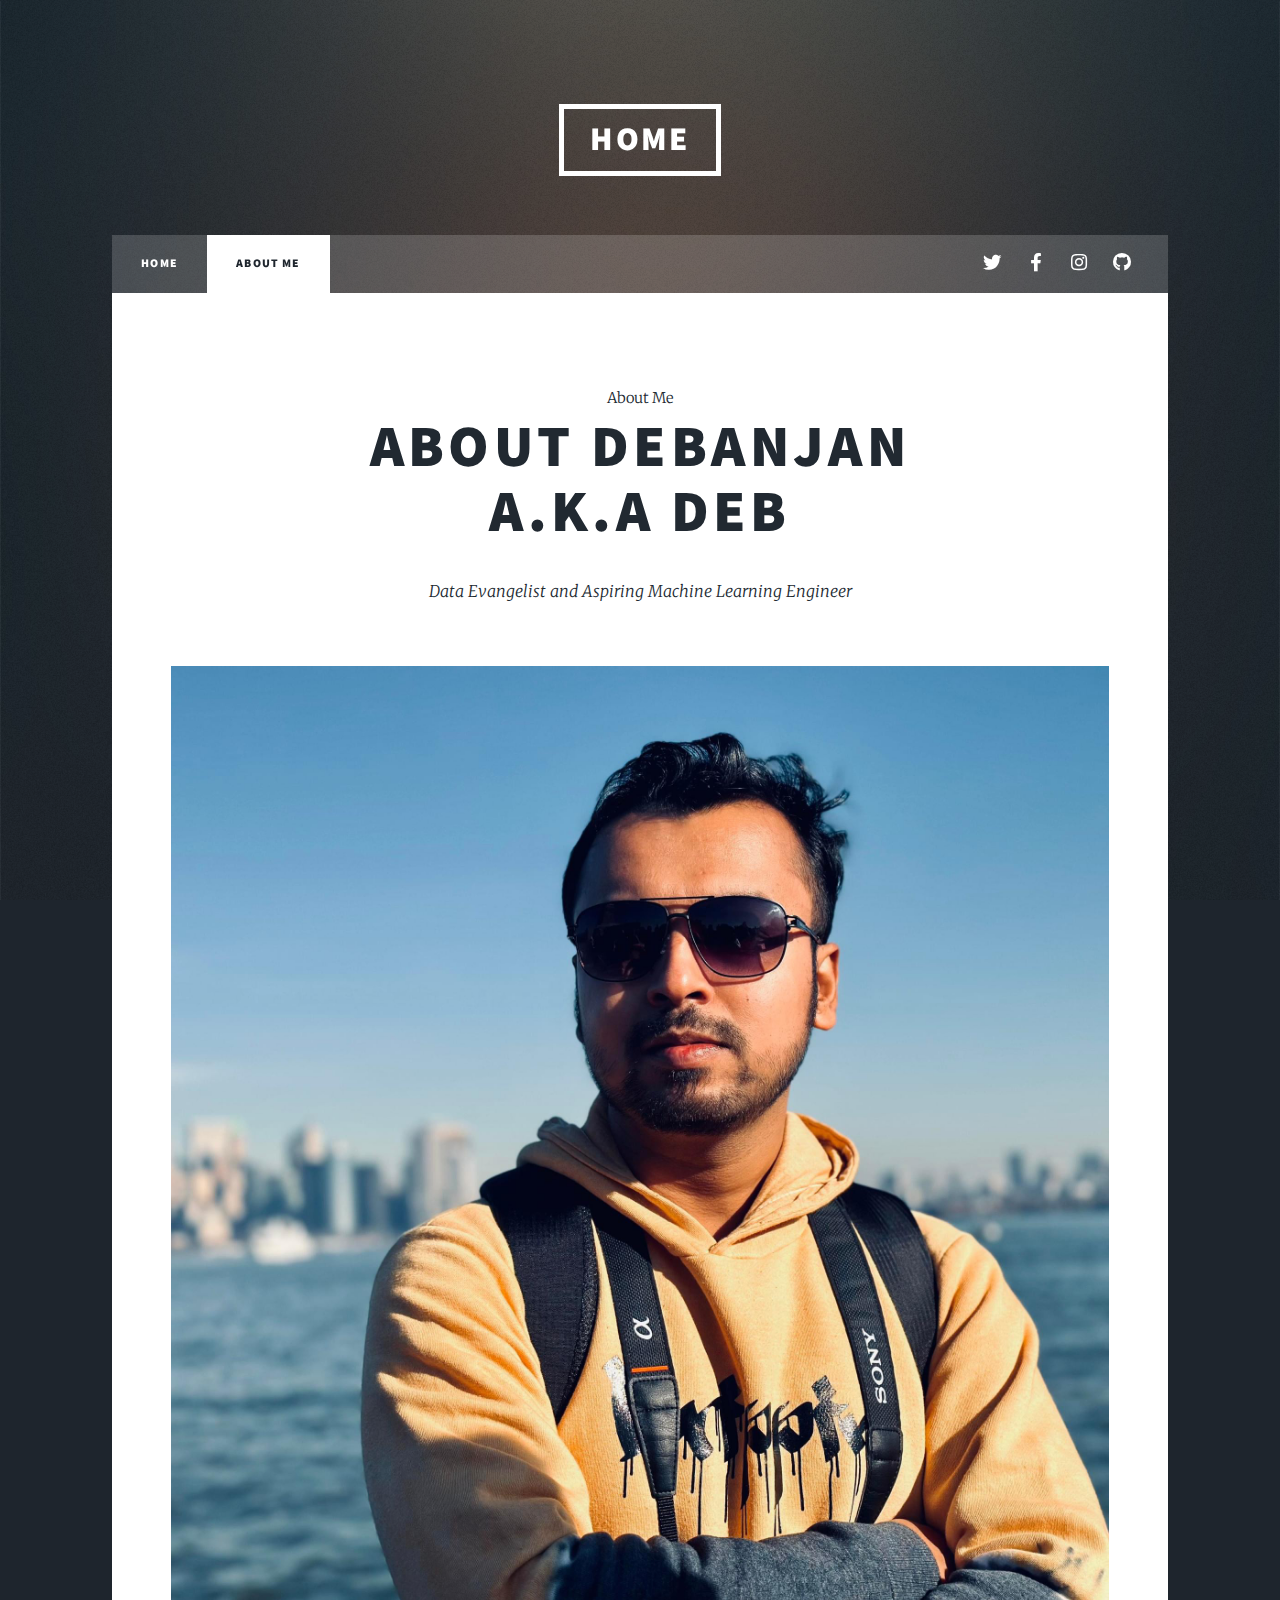
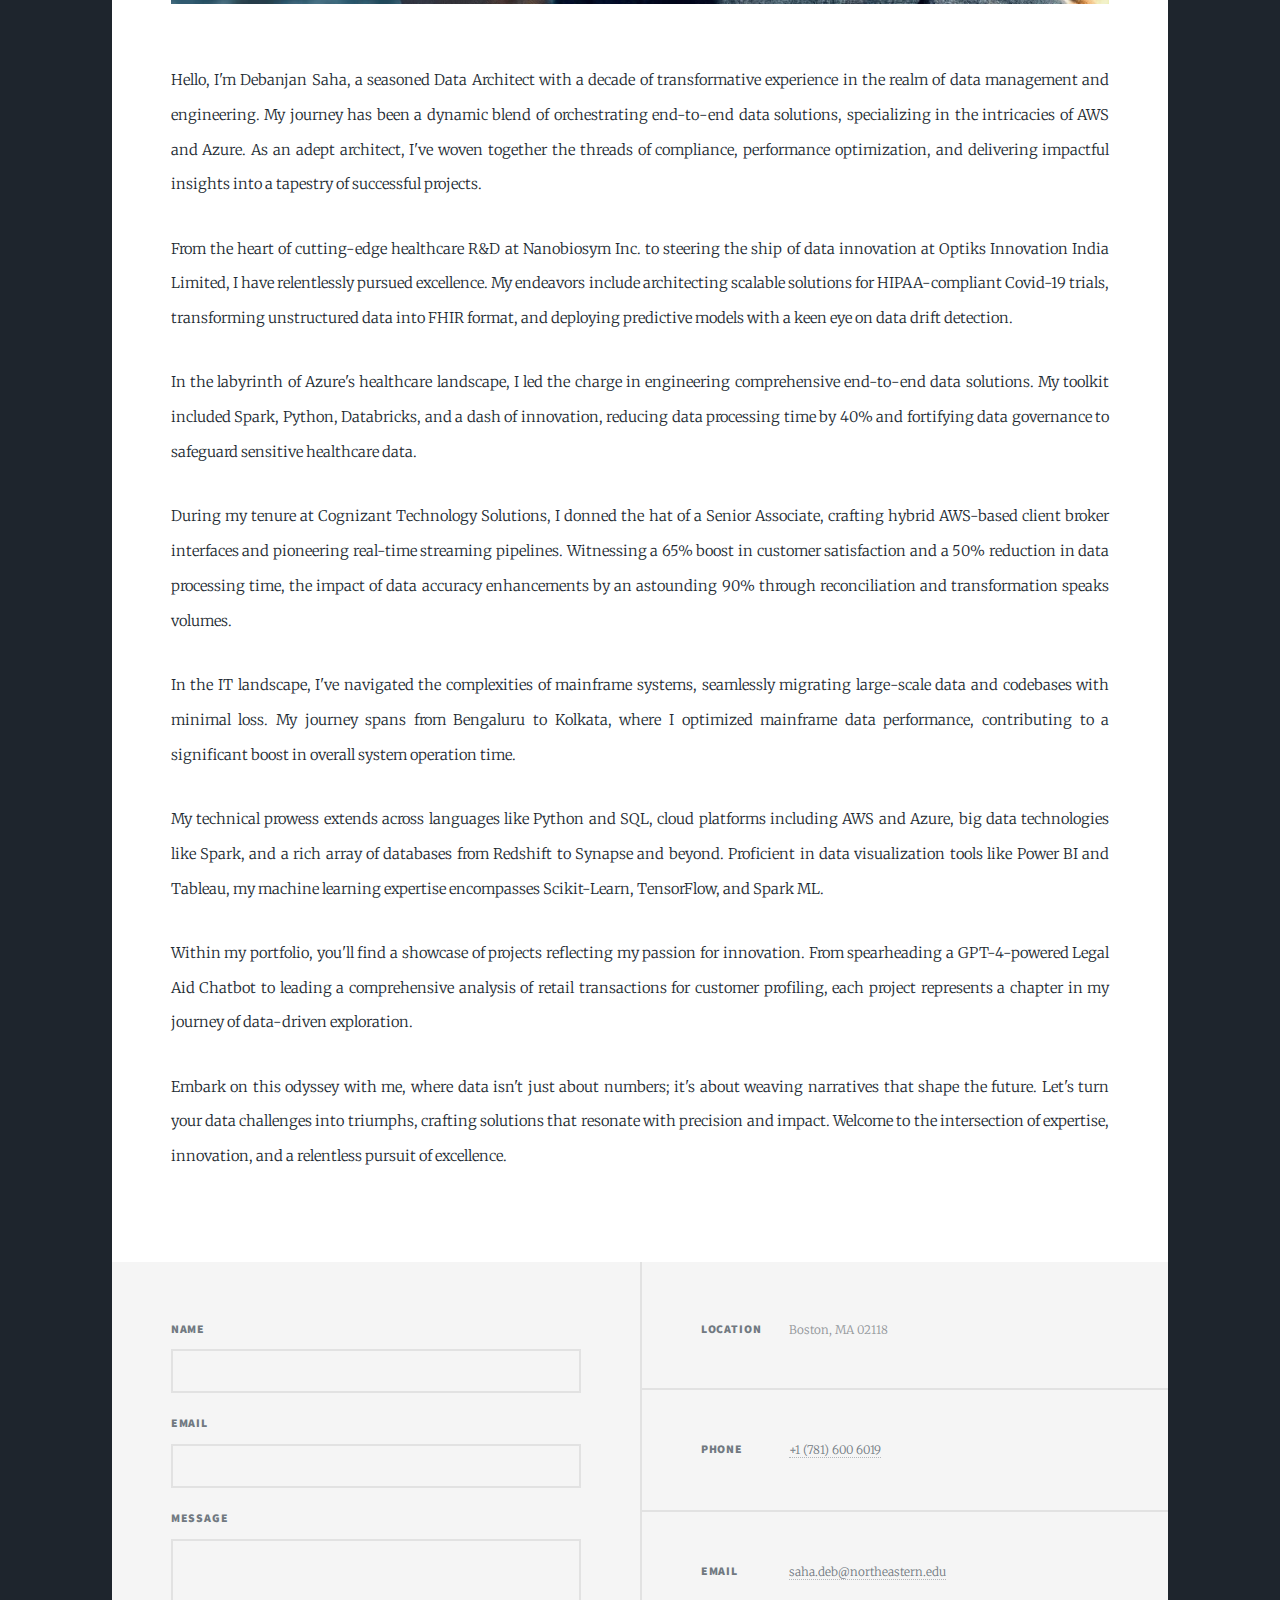
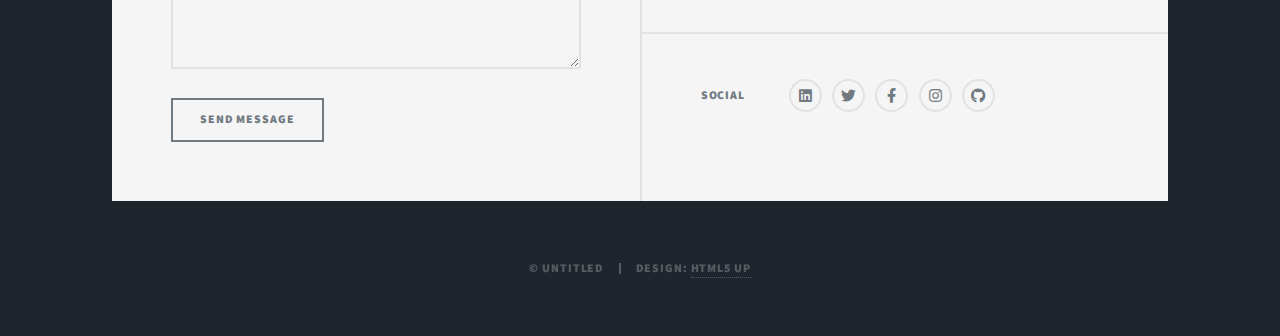
==== aboutme.html @ 3e787fea "updates" ====
<!DOCTYPE HTML>
<!--
	Massively by HTML5 UP
	html5up.net | @ajlkn
	Free for personal and commercial use under the CCA 3.0 license (html5up.net/license)
-->
<html>
	<head>
		<title>About Me</title>
		<meta charset="utf-8" />
		<meta name="viewport" content="width=device-width, initial-scale=1, user-scalable=no" />
		<link rel="stylesheet" href="assets/css/main.css" />
		<noscript><link rel="stylesheet" href="assets/css/noscript.css" /></noscript>
	</head>
	<body class="is-preload">

		<!-- Wrapper -->
			<div id="wrapper">

				<!-- Header -->
					<header id="header">
						<a href="index.html" class="logo">Home</a>
					</header>

				<!-- Nav -->
					<nav id="nav">
						<ul class="links">
							<li><a href="index.html">Home</a></li>
							<li class="active"><a href="aboutme.html">About Me</a></li>
						</ul>
						<ul class="icons">
							<li><a href="#" class="icon brands fa-twitter"><span class="label">Twitter</span></a></li>
							<li><a href="#" class="icon brands fa-facebook-f"><span class="label">Facebook</span></a></li>
							<li><a href="#" class="icon brands fa-instagram"><span class="label">Instagram</span></a></li>
							<li><a href="#" class="icon brands fa-github"><span class="label">GitHub</span></a></li>
						</ul>
					</nav>

				<!-- Main -->
					<div id="main">

						<!-- Post -->
							<section class="post">
								<header class="major">
									<span class="about">About Me</span>
									<h1>About Debanjan<br />
									a.k.a Deb</h1>
									<p>Data Evangelist and Aspiring Machine Learning Engineer</p>
								</header>
								<div class="image main"><img src="images/IMG_4712.JPG" alt="" /></div>
								<p>Hello, I'm Debanjan Saha, a seasoned Data Architect with a decade of transformative experience in the realm of data management and engineering. My journey has been a dynamic blend of orchestrating end-to-end data solutions, specializing in the intricacies of AWS and Azure. As an adept architect, I've woven together the threads of compliance, performance optimization, and delivering impactful insights into a tapestry of successful projects.</p>
								<p>From the heart of cutting-edge healthcare R&D at Nanobiosym Inc. to steering the ship of data innovation at Optiks Innovation India Limited, I have relentlessly pursued excellence. My endeavors include architecting scalable solutions for HIPAA-compliant Covid-19 trials, transforming unstructured data into FHIR format, and deploying predictive models with a keen eye on data drift detection.</p>
								<p>In the labyrinth of Azure's healthcare landscape, I led the charge in engineering comprehensive end-to-end data solutions. My toolkit included Spark, Python, Databricks, and a dash of innovation, reducing data processing time by 40% and fortifying data governance to safeguard sensitive healthcare data.</p>
								<p>During my tenure at Cognizant Technology Solutions, I donned the hat of a Senior Associate, crafting hybrid AWS-based client broker interfaces and pioneering real-time streaming pipelines. Witnessing a 65% boost in customer satisfaction and a 50% reduction in data processing time, the impact of data accuracy enhancements by an astounding 90% through reconciliation and transformation speaks volumes.</p>
								<p>In the IT landscape, I've navigated the complexities of mainframe systems, seamlessly migrating large-scale data and codebases with minimal loss. My journey spans from Bengaluru to Kolkata, where I optimized mainframe data performance, contributing to a significant boost in overall system operation time.</p>
								<p>My technical prowess extends across languages like Python and SQL, cloud platforms including AWS and Azure, big data technologies like Spark, and a rich array of databases from Redshift to Synapse and beyond. Proficient in data visualization tools like Power BI and Tableau, my machine learning expertise encompasses Scikit-Learn, TensorFlow, and Spark ML.</p>
								<p>Within my portfolio, you'll find a showcase of projects reflecting my passion for innovation. From spearheading a GPT-4-powered Legal Aid Chatbot to leading a comprehensive analysis of retail transactions for customer profiling, each project represents a chapter in my journey of data-driven exploration.</p>
								<p>Embark on this odyssey with me, where data isn't just about numbers; it's about weaving narratives that shape the future. Let's turn your data challenges into triumphs, crafting solutions that resonate with precision and impact. Welcome to the intersection of expertise, innovation, and a relentless pursuit of excellence.</p>
							</section>

					</div>

				<!-- Footer -->
					<footer id="footer">
						<section>
							<form method="post" action="#">
								<div class="fields">
									<div class="field">
										<label for="name">Name</label>
										<input type="text" name="name" id="name" />
									</div>
									<div class="field">
										<label for="email">Email</label>
										<input type="text" name="email" id="email" />
									</div>
									<div class="field">
										<label for="message">Message</label>
										<textarea name="message" id="message" rows="3"></textarea>
									</div>
								</div>
								<ul class="actions">
									<li><input type="submit" value="Send Message" /></li>
								</ul>
							</form>
						</section>
						<section class="split contact">
							<section class="alt">
								<h3>Location</h3>
								<p>Boston, MA 02118</p>
							</section>
							<section>
								<h3>Phone</h3>
								<p><a href="tel:+17816006019">+1 (781) 600 6019</a></p>
							</section>
							<section>
								<h3>Email</h3>
								<p><a href="mailto: saha.deb@northeastern.edu">saha.deb@northeastern.edu</a></p>
							</section>
							<section>
								<h3>Social</h3>
								<ul class="icons alt">
									<li><a href="https://www.linkedin.com/in/debanjanaiml/" class="icon brands alt fa-linkedin"><span class="label">LinkedIn</span></a></li>
									<li><a href="#" class="icon brands alt fa-twitter"><span class="label">Twitter</span></a></li>
									<li><a href="#" class="icon brands alt fa-facebook-f"><span class="label">Facebook</span></a></li>
									<li><a href="#" class="icon brands alt fa-instagram"><span class="label">Instagram</span></a></li>
									<li><a href="https://github.com/debanjansaha-git" class="icon brands alt fa-github"><span class="label">GitHub</span></a></li>
								</ul>
							</section>
						</section>
					</footer>

				<!-- Copyright -->
					<div id="copyright">
						<ul><li>&copy; Untitled</li><li>Design: <a href="https://html5up.net">HTML5 UP</a></li></ul>
					</div>

			</div>

		<!-- Scripts -->
			<script src="assets/js/jquery.min.js"></script>
			<script src="assets/js/jquery.scrollex.min.js"></script>
			<script src="assets/js/jquery.scrolly.min.js"></script>
			<script src="assets/js/browser.min.js"></script>
			<script src="assets/js/breakpoints.min.js"></script>
			<script src="assets/js/util.js"></script>
			<script src="assets/js/main.js"></script>

	</body>
</html>
---- assets/css/main.css ----
@import url(fontawesome-all.min.css);
@import url("https://fonts.googleapis.com/css?family=Merriweather:300,700,300italic,700italic|Source+Sans+Pro:900");

/*
	Massively by HTML5 UP
	html5up.net | @ajlkn
	Free for personal and commercial use under the CCA 3.0 license (html5up.net/license)
*/

html, body, div, span, applet, object,
iframe, h1, h2, h3, h4, h5, h6, p, blockquote,
pre, a, abbr, acronym, address, big, cite,
code, del, dfn, em, img, ins, kbd, q, s, samp,
small, strike, strong, sub, sup, tt, var, b,
u, i, center, dl, dt, dd, ol, ul, li, fieldset,
form, label, legend, table, caption, tbody,
tfoot, thead, tr, th, td, article, aside,
canvas, details, embed, figure, figcaption,
footer, header, hgroup, menu, nav, output, ruby,
section, summary, time, mark, audio, video {
	margin: 0;
	padding: 0;
	border: 0;
	font-size: 100%;
	font: inherit;
	vertical-align: baseline;}

article, aside, details, figcaption, figure,
footer, header, hgroup, menu, nav, section {
	display: block;}

body {
	line-height: 1;
}

ol, ul {
	list-style: none;
}

blockquote, q {
	quotes: none;
}

	blockquote:before, blockquote:after, q:before, q:after {
		content: '';
		content: none;
	}

table {
	border-collapse: collapse;
	border-spacing: 0;
}

body {
	-webkit-text-size-adjust: none;
}

mark {
	background-color: transparent;
	color: inherit;
}

input::-moz-focus-inner {
	border: 0;
	padding: 0;
}

input, select, textarea {
	-moz-appearance: none;
	-webkit-appearance: none;
	-ms-appearance: none;
	appearance: none;
}

/* Basic */

	@-ms-viewport {
		width: device-width;
	}

	body {
		-ms-overflow-style: scrollbar;
	}

	@media screen and (max-width: 480px) {

		html, body {
			min-width: 320px;
		}

	}

	html {
		box-sizing: border-box;
	}

	*, *:before, *:after {
		box-sizing: inherit;
	}

	body {
		background-color: #1e252d;
	}

		body.is-preload *, body.is-preload *:before, body.is-preload *:after {
			-moz-animation: none !important;
			-webkit-animation: none !important;
			-ms-animation: none !important;
			animation: none !important;
			-moz-transition: none !important;
			-webkit-transition: none !important;
			-ms-transition: none !important;
			transition: none !important;
		}

/* Type */

	html {
		font-size: 16pt;
	}

		@media screen and (max-width: 1680px) {

			html {
				font-size: 12pt;
			}

		}

		@media screen and (max-width: 1280px) {

			html {
				font-size: 11pt;
			}

		}

		@media screen and (max-width: 360px) {

			html {
				font-size: 10pt;
			}

		}

	body {
		color: #212931;
	}

	body, input, select, textarea {
		font-family: "Merriweather", Georgia, serif;
		font-weight: 300;
		font-size: 1rem;
		line-height: 2.375;
	}

	a {
		-moz-transition: color 0.2s ease-in-out, background-color 0.2s ease-in-out, border-color 0.2s ease-in-out, box-shadow 0.2s ease-in-out;
		-webkit-transition: color 0.2s ease-in-out, background-color 0.2s ease-in-out, border-color 0.2s ease-in-out, box-shadow 0.2s ease-in-out;
		-ms-transition: color 0.2s ease-in-out, background-color 0.2s ease-in-out, border-color 0.2s ease-in-out, box-shadow 0.2s ease-in-out;
		transition: color 0.2s ease-in-out, background-color 0.2s ease-in-out, border-color 0.2s ease-in-out, box-shadow 0.2s ease-in-out;
		border-bottom: dotted 1px;
		text-decoration: none;
	}

		a:hover {
			border-bottom-color: transparent;
		}

	strong, b {
		font-weight: 600;
	}

	em, i {
		font-style: italic;
	}

	p {
		text-align: justify;
		margin: 0 0 2rem 0;
	}

	h1, h2, h3, h4, h5, h6 {
		font-family: "Source Sans Pro", Helvetica, sans-serif;
		font-weight: 900;
		line-height: 1.5;
		letter-spacing: 0.075em;
		text-transform: uppercase;
		margin: 0 0 1rem 0;
	}

		h1 a, h2 a, h3 a, h4 a, h5 a, h6 a {
			border-bottom: 0;
			color: inherit;
			text-decoration: none;
		}

	h1 {
		font-size: 4rem;
		line-height: 1.1;
		margin: 0 0 2rem 0;
	}

	h2 {
		font-size: 1.75rem;
		line-height: 1.3;
		margin: 0 0 1.5rem 0;
	}

	h3 {
		font-size: 1.25rem;
		margin: 0 0 1.5rem 0;
	}

	h4 {
		font-size: 1rem;
	}

	h5 {
		font-size: 0.9rem;
	}

	h6 {
		font-size: 0.8rem;
	}

	sub {
		font-size: 0.8rem;
		position: relative;
		top: 0.5rem;
	}

	sup {
		font-size: 0.8rem;
		position: relative;
		top: -0.5rem;
	}

	blockquote {
		border-left: solid 4px;
		font-style: italic;
		margin: 0 0 2rem 0;
		padding: 0.5rem 0 0.5rem 2rem;
	}

	code {
		border: solid 2px;
		font-family: "Courier New", monospace;
		font-size: 0.9rem;
		margin: 0 0.25rem;
		padding: 0.25rem 0.65rem;
	}

	pre {
		-webkit-overflow-scrolling: touch;
		font-family: "Courier New", monospace;
		font-size: 0.9rem;
		margin: 0 0 2rem 0;
	}

		pre code {
			display: block;
			line-height: 1.75;
			padding: 1rem 1.5rem;
			overflow-x: auto;
		}

	hr {
		border: 0;
		border-bottom: solid 2px;
		margin: 3rem 0;
	}

		hr.major {
			margin: 5rem 0;
		}

	.align-left {
		text-align: left;
	}

	.align-center {
		text-align: center;
	}

	.align-right {
		text-align: right;
	}

	input, select, textarea {
		color: #212931;
	}

	a {
		color: #212931;
		border-bottom-color: rgba(33, 41, 49, 0.5);
	}

		a:hover {
			border-bottom-color: transparent;
			color: #18bfef !important;
		}

	strong, b {
		color: #212931;
	}

	h1, h2, h3, h4, h5, h6 {
		color: #212931;
	}

	blockquote {
		border-left-color: #eeeeee;
	}

	code {
		background: rgba(220, 220, 220, 0.25);
		border-color: #eeeeee;
	}

	hr {
		border-bottom-color: #eeeeee;
	}

/* Row */

	.row {
		display: flex;
		flex-wrap: wrap;
		box-sizing: border-box;
		align-items: stretch;
	}

		.row > * {
			box-sizing: border-box;
		}

		.row.gtr-uniform > * > :last-child {
			margin-bottom: 0;
		}

		.row.aln-left {
			justify-content: flex-start;
		}

		.row.aln-center {
			justify-content: center;
		}

		.row.aln-right {
			justify-content: flex-end;
		}

		.row.aln-top {
			align-items: flex-start;
		}

		.row.aln-middle {
			align-items: center;
		}

		.row.aln-bottom {
			align-items: flex-end;
		}

		.row > .imp {
			order: -1;
		}

		.row > .col-1 {
			width: 8.33333%;
		}

		.row > .off-1 {
			margin-left: 8.33333%;
		}

		.row > .col-2 {
			width: 16.66667%;
		}

		.row > .off-2 {
			margin-left: 16.66667%;
		}

		.row > .col-3 {
			width: 25%;
		}

		.row > .off-3 {
			margin-left: 25%;
		}

		.row > .col-4 {
			width: 33.33333%;
		}

		.row > .off-4 {
			margin-left: 33.33333%;
		}

		.row > .col-5 {
			width: 41.66667%;
		}

		.row > .off-5 {
			margin-left: 41.66667%;
		}

		.row > .col-6 {
			width: 50%;
		}

		.row > .off-6 {
			margin-left: 50%;
		}

		.row > .col-7 {
			width: 58.33333%;
		}

		.row > .off-7 {
			margin-left: 58.33333%;
		}

		.row > .col-8 {
			width: 66.66667%;
		}

		.row > .off-8 {
			margin-left: 66.66667%;
		}

		.row > .col-9 {
			width: 75%;
		}

		.row > .off-9 {
			margin-left: 75%;
		}

		.row > .col-10 {
			width: 83.33333%;
		}

		.row > .off-10 {
			margin-left: 83.33333%;
		}

		.row > .col-11 {
			width: 91.66667%;
		}

		.row > .off-11 {
			margin-left: 91.66667%;
		}

		.row > .col-12 {
			width: 100%;
		}

		.row > .off-12 {
			margin-left: 100%;
		}

		.row.gtr-0 {
			margin-top: 0;
			margin-left: 0rem;
		}

			.row.gtr-0 > * {
				padding: 0 0 0 0rem;
			}

			.row.gtr-0.gtr-uniform {
				margin-top: 0rem;
			}

				.row.gtr-0.gtr-uniform > * {
					padding-top: 0rem;
				}

		.row.gtr-25 {
			margin-top: 0;
			margin-left: -0.375rem;
		}

			.row.gtr-25 > * {
				padding: 0 0 0 0.375rem;
			}

			.row.gtr-25.gtr-uniform {
				margin-top: -0.375rem;
			}

				.row.gtr-25.gtr-uniform > * {
					padding-top: 0.375rem;
				}

		.row.gtr-50 {
			margin-top: 0;
			margin-left: -0.75rem;
		}

			.row.gtr-50 > * {
				padding: 0 0 0 0.75rem;
			}

			.row.gtr-50.gtr-uniform {
				margin-top: -0.75rem;
			}

				.row.gtr-50.gtr-uniform > * {
					padding-top: 0.75rem;
				}

		.row {
			margin-top: 0;
			margin-left: -1.5rem;
		}

			.row > * {
				padding: 0 0 0 1.5rem;
			}

			.row.gtr-uniform {
				margin-top: -1.5rem;
			}

				.row.gtr-uniform > * {
					padding-top: 1.5rem;
				}

		.row.gtr-150 {
			margin-top: 0;
			margin-left: -2.25rem;
		}

			.row.gtr-150 > * {
				padding: 0 0 0 2.25rem;
			}

			.row.gtr-150.gtr-uniform {
				margin-top: -2.25rem;
			}

				.row.gtr-150.gtr-uniform > * {
					padding-top: 2.25rem;
				}

		.row.gtr-200 {
			margin-top: 0;
			margin-left: -3rem;
		}

			.row.gtr-200 > * {
				padding: 0 0 0 3rem;
			}

			.row.gtr-200.gtr-uniform {
				margin-top: -3rem;
			}

				.row.gtr-200.gtr-uniform > * {
					padding-top: 3rem;
				}

		@media screen and (max-width: 1680px) {

			.row {
				display: flex;
				flex-wrap: wrap;
				box-sizing: border-box;
				align-items: stretch;
			}

				.row > * {
					box-sizing: border-box;
				}

				.row.gtr-uniform > * > :last-child {
					margin-bottom: 0;
				}

				.row.aln-left {
					justify-content: flex-start;
				}

				.row.aln-center {
					justify-content: center;
				}

				.row.aln-right {
					justify-content: flex-end;
				}

				.row.aln-top {
					align-items: flex-start;
				}

				.row.aln-middle {
					align-items: center;
				}

				.row.aln-bottom {
					align-items: flex-end;
				}

				.row > .imp-xlarge {
					order: -1;
				}

				.row > .col-1-xlarge {
					width: 8.33333%;
				}

				.row > .off-1-xlarge {
					margin-left: 8.33333%;
				}

				.row > .col-2-xlarge {
					width: 16.66667%;
				}

				.row > .off-2-xlarge {
					margin-left: 16.66667%;
				}

				.row > .col-3-xlarge {
					width: 25%;
				}

				.row > .off-3-xlarge {
					margin-left: 25%;
				}

				.row > .col-4-xlarge {
					width: 33.33333%;
				}

				.row > .off-4-xlarge {
					margin-left: 33.33333%;
				}

				.row > .col-5-xlarge {
					width: 41.66667%;
				}

				.row > .off-5-xlarge {
					margin-left: 41.66667%;
				}

				.row > .col-6-xlarge {
					width: 50%;
				}

				.row > .off-6-xlarge {
					margin-left: 50%;
				}

				.row > .col-7-xlarge {
					width: 58.33333%;
				}

				.row > .off-7-xlarge {
					margin-left: 58.33333%;
				}

				.row > .col-8-xlarge {
					width: 66.66667%;
				}

				.row > .off-8-xlarge {
					margin-left: 66.66667%;
				}

				.row > .col-9-xlarge {
					width: 75%;
				}

				.row > .off-9-xlarge {
					margin-left: 75%;
				}

				.row > .col-10-xlarge {
					width: 83.33333%;
				}

				.row > .off-10-xlarge {
					margin-left: 83.33333%;
				}

				.row > .col-11-xlarge {
					width: 91.66667%;
				}

				.row > .off-11-xlarge {
					margin-left: 91.66667%;
				}

				.row > .col-12-xlarge {
					width: 100%;
				}

				.row > .off-12-xlarge {
					margin-left: 100%;
				}

				.row.gtr-0 {
					margin-top: 0;
					margin-left: 0rem;
				}

					.row.gtr-0 > * {
						padding: 0 0 0 0rem;
					}

					.row.gtr-0.gtr-uniform {
						margin-top: 0rem;
					}

						.row.gtr-0.gtr-uniform > * {
							padding-top: 0rem;
						}

				.row.gtr-25 {
					margin-top: 0;
					margin-left: -0.375rem;
				}

					.row.gtr-25 > * {
						padding: 0 0 0 0.375rem;
					}

					.row.gtr-25.gtr-uniform {
						margin-top: -0.375rem;
					}

						.row.gtr-25.gtr-uniform > * {
							padding-top: 0.375rem;
						}

				.row.gtr-50 {
					margin-top: 0;
					margin-left: -0.75rem;
				}

					.row.gtr-50 > * {
						padding: 0 0 0 0.75rem;
					}

					.row.gtr-50.gtr-uniform {
						margin-top: -0.75rem;
					}

						.row.gtr-50.gtr-uniform > * {
							padding-top: 0.75rem;
						}

				.row {
					margin-top: 0;
					margin-left: -1.5rem;
				}

					.row > * {
						padding: 0 0 0 1.5rem;
					}

					.row.gtr-uniform {
						margin-top: -1.5rem;
					}

						.row.gtr-uniform > * {
							padding-top: 1.5rem;
						}

				.row.gtr-150 {
					margin-top: 0;
					margin-left: -2.25rem;
				}

					.row.gtr-150 > * {
						padding: 0 0 0 2.25rem;
					}

					.row.gtr-150.gtr-uniform {
						margin-top: -2.25rem;
					}

						.row.gtr-150.gtr-uniform > * {
							padding-top: 2.25rem;
						}

				.row.gtr-200 {
					margin-top: 0;
					margin-left: -3rem;
				}

					.row.gtr-200 > * {
						padding: 0 0 0 3rem;
					}

					.row.gtr-200.gtr-uniform {
						margin-top: -3rem;
					}

						.row.gtr-200.gtr-uniform > * {
							padding-top: 3rem;
						}

		}

		@media screen and (max-width: 1280px) {

			.row {
				display: flex;
				flex-wrap: wrap;
				box-sizing: border-box;
				align-items: stretch;
			}

				.row > * {
					box-sizing: border-box;
				}

				.row.gtr-uniform > * > :last-child {
					margin-bottom: 0;
				}

				.row.aln-left {
					justify-content: flex-start;
				}

				.row.aln-center {
					justify-content: center;
				}

				.row.aln-right {
					justify-content: flex-end;
				}

				.row.aln-top {
					align-items: flex-start;
				}

				.row.aln-middle {
					align-items: center;
				}

				.row.aln-bottom {
					align-items: flex-end;
				}

				.row > .imp-large {
					order: -1;
				}

				.row > .col-1-large {
					width: 8.33333%;
				}

				.row > .off-1-large {
					margin-left: 8.33333%;
				}

				.row > .col-2-large {
					width: 16.66667%;
				}

				.row > .off-2-large {
					margin-left: 16.66667%;
				}

				.row > .col-3-large {
					width: 25%;
				}

				.row > .off-3-large {
					margin-left: 25%;
				}

				.row > .col-4-large {
					width: 33.33333%;
				}

				.row > .off-4-large {
					margin-left: 33.33333%;
				}

				.row > .col-5-large {
					width: 41.66667%;
				}

				.row > .off-5-large {
					margin-left: 41.66667%;
				}

				.row > .col-6-large {
					width: 50%;
				}

				.row > .off-6-large {
					margin-left: 50%;
				}

				.row > .col-7-large {
					width: 58.33333%;
				}

				.row > .off-7-large {
					margin-left: 58.33333%;
				}

				.row > .col-8-large {
					width: 66.66667%;
				}

				.row > .off-8-large {
					margin-left: 66.66667%;
				}

				.row > .col-9-large {
					width: 75%;
				}

				.row > .off-9-large {
					margin-left: 75%;
				}

				.row > .col-10-large {
					width: 83.33333%;
				}

				.row > .off-10-large {
					margin-left: 83.33333%;
				}

				.row > .col-11-large {
					width: 91.66667%;
				}

				.row > .off-11-large {
					margin-left: 91.66667%;
				}

				.row > .col-12-large {
					width: 100%;
				}

				.row > .off-12-large {
					margin-left: 100%;
				}

				.row.gtr-0 {
					margin-top: 0;
					margin-left: 0rem;
				}

					.row.gtr-0 > * {
						padding: 0 0 0 0rem;
					}

					.row.gtr-0.gtr-uniform {
						margin-top: 0rem;
					}

						.row.gtr-0.gtr-uniform > * {
							padding-top: 0rem;
						}

				.row.gtr-25 {
					margin-top: 0;
					margin-left: -0.375rem;
				}

					.row.gtr-25 > * {
						padding: 0 0 0 0.375rem;
					}

					.row.gtr-25.gtr-uniform {
						margin-top: -0.375rem;
					}

						.row.gtr-25.gtr-uniform > * {
							padding-top: 0.375rem;
						}

				.row.gtr-50 {
					margin-top: 0;
					margin-left: -0.75rem;
				}

					.row.gtr-50 > * {
						padding: 0 0 0 0.75rem;
					}

					.row.gtr-50.gtr-uniform {
						margin-top: -0.75rem;
					}

						.row.gtr-50.gtr-uniform > * {
							padding-top: 0.75rem;
						}

				.row {
					margin-top: 0;
					margin-left: -1.5rem;
				}

					.row > * {
						padding: 0 0 0 1.5rem;
					}

					.row.gtr-uniform {
						margin-top: -1.5rem;
					}

						.row.gtr-uniform > * {
							padding-top: 1.5rem;
						}

				.row.gtr-150 {
					margin-top: 0;
					margin-left: -2.25rem;
				}

					.row.gtr-150 > * {
						padding: 0 0 0 2.25rem;
					}

					.row.gtr-150.gtr-uniform {
						margin-top: -2.25rem;
					}

						.row.gtr-150.gtr-uniform > * {
							padding-top: 2.25rem;
						}

				.row.gtr-200 {
					margin-top: 0;
					margin-left: -3rem;
				}

					.row.gtr-200 > * {
						padding: 0 0 0 3rem;
					}

					.row.gtr-200.gtr-uniform {
						margin-top: -3rem;
					}

						.row.gtr-200.gtr-uniform > * {
							padding-top: 3rem;
						}

		}

		@media screen and (max-width: 980px) {

			.row {
				display: flex;
				flex-wrap: wrap;
				box-sizing: border-box;
				align-items: stretch;
			}

				.row > * {
					box-sizing: border-box;
				}

				.row.gtr-uniform > * > :last-child {
					margin-bottom: 0;
				}

				.row.aln-left {
					justify-content: flex-start;
				}

				.row.aln-center {
					justify-content: center;
				}

				.row.aln-right {
					justify-content: flex-end;
				}

				.row.aln-top {
					align-items: flex-start;
				}

				.row.aln-middle {
					align-items: center;
				}

				.row.aln-bottom {
					align-items: flex-end;
				}

				.row > .imp-medium {
					order: -1;
				}

				.row > .col-1-medium {
					width: 8.33333%;
				}

				.row > .off-1-medium {
					margin-left: 8.33333%;
				}

				.row > .col-2-medium {
					width: 16.66667%;
				}

				.row > .off-2-medium {
					margin-left: 16.66667%;
				}

				.row > .col-3-medium {
					width: 25%;
				}

				.row > .off-3-medium {
					margin-left: 25%;
				}

				.row > .col-4-medium {
					width: 33.33333%;
				}

				.row > .off-4-medium {
					margin-left: 33.33333%;
				}

				.row > .col-5-medium {
					width: 41.66667%;
				}

				.row > .off-5-medium {
					margin-left: 41.66667%;
				}

				.row > .col-6-medium {
					width: 50%;
				}

				.row > .off-6-medium {
					margin-left: 50%;
				}

				.row > .col-7-medium {
					width: 58.33333%;
				}

				.row > .off-7-medium {
					margin-left: 58.33333%;
				}

				.row > .col-8-medium {
					width: 66.66667%;
				}

				.row > .off-8-medium {
					margin-left: 66.66667%;
				}

				.row > .col-9-medium {
					width: 75%;
				}

				.row > .off-9-medium {
					margin-left: 75%;
				}

				.row > .col-10-medium {
					width: 83.33333%;
				}

				.row > .off-10-medium {
					margin-left: 83.33333%;
				}

				.row > .col-11-medium {
					width: 91.66667%;
				}

				.row > .off-11-medium {
					margin-left: 91.66667%;
				}

				.row > .col-12-medium {
					width: 100%;
				}

				.row > .off-12-medium {
					margin-left: 100%;
				}

				.row.gtr-0 {
					margin-top: 0;
					margin-left: 0rem;
				}

					.row.gtr-0 > * {
						padding: 0 0 0 0rem;
					}

					.row.gtr-0.gtr-uniform {
						margin-top: 0rem;
					}

						.row.gtr-0.gtr-uniform > * {
							padding-top: 0rem;
						}

				.row.gtr-25 {
					margin-top: 0;
					margin-left: -0.375rem;
				}

					.row.gtr-25 > * {
						padding: 0 0 0 0.375rem;
					}

					.row.gtr-25.gtr-uniform {
						margin-top: -0.375rem;
					}

						.row.gtr-25.gtr-uniform > * {
							padding-top: 0.375rem;
						}

				.row.gtr-50 {
					margin-top: 0;
					margin-left: -0.75rem;
				}

					.row.gtr-50 > * {
						padding: 0 0 0 0.75rem;
					}

					.row.gtr-50.gtr-uniform {
						margin-top: -0.75rem;
					}

						.row.gtr-50.gtr-uniform > * {
							padding-top: 0.75rem;
						}

				.row {
					margin-top: 0;
					margin-left: -1.5rem;
				}

					.row > * {
						padding: 0 0 0 1.5rem;
					}

					.row.gtr-uniform {
						margin-top: -1.5rem;
					}

						.row.gtr-uniform > * {
							padding-top: 1.5rem;
						}

				.row.gtr-150 {
					margin-top: 0;
					margin-left: -2.25rem;
				}

					.row.gtr-150 > * {
						padding: 0 0 0 2.25rem;
					}

					.row.gtr-150.gtr-uniform {
						margin-top: -2.25rem;
					}

						.row.gtr-150.gtr-uniform > * {
							padding-top: 2.25rem;
						}

				.row.gtr-200 {
					margin-top: 0;
					margin-left: -3rem;
				}

					.row.gtr-200 > * {
						padding: 0 0 0 3rem;
					}

					.row.gtr-200.gtr-uniform {
						margin-top: -3rem;
					}

						.row.gtr-200.gtr-uniform > * {
							padding-top: 3rem;
						}

		}

		@media screen and (max-width: 736px) {

			.row {
				display: flex;
				flex-wrap: wrap;
				box-sizing: border-box;
				align-items: stretch;
			}

				.row > * {
					box-sizing: border-box;
				}

				.row.gtr-uniform > * > :last-child {
					margin-bottom: 0;
				}

				.row.aln-left {
					justify-content: flex-start;
				}

				.row.aln-center {
					justify-content: center;
				}

				.row.aln-right {
					justify-content: flex-end;
				}

				.row.aln-top {
					align-items: flex-start;
				}

				.row.aln-middle {
					align-items: center;
				}

				.row.aln-bottom {
					align-items: flex-end;
				}

				.row > .imp-small {
					order: -1;
				}

				.row > .col-1-small {
					width: 8.33333%;
				}

				.row > .off-1-small {
					margin-left: 8.33333%;
				}

				.row > .col-2-small {
					width: 16.66667%;
				}

				.row > .off-2-small {
					margin-left: 16.66667%;
				}

				.row > .col-3-small {
					width: 25%;
				}

				.row > .off-3-small {
					margin-left: 25%;
				}

				.row > .col-4-small {
					width: 33.33333%;
				}

				.row > .off-4-small {
					margin-left: 33.33333%;
				}

				.row > .col-5-small {
					width: 41.66667%;
				}

				.row > .off-5-small {
					margin-left: 41.66667%;
				}

				.row > .col-6-small {
					width: 50%;
				}

				.row > .off-6-small {
					margin-left: 50%;
				}

				.row > .col-7-small {
					width: 58.33333%;
				}

				.row > .off-7-small {
					margin-left: 58.33333%;
				}

				.row > .col-8-small {
					width: 66.66667%;
				}

				.row > .off-8-small {
					margin-left: 66.66667%;
				}

				.row > .col-9-small {
					width: 75%;
				}

				.row > .off-9-small {
					margin-left: 75%;
				}

				.row > .col-10-small {
					width: 83.33333%;
				}

				.row > .off-10-small {
					margin-left: 83.33333%;
				}

				.row > .col-11-small {
					width: 91.66667%;
				}

				.row > .off-11-small {
					margin-left: 91.66667%;
				}

				.row > .col-12-small {
					width: 100%;
				}

				.row > .off-12-small {
					margin-left: 100%;
				}

				.row.gtr-0 {
					margin-top: 0;
					margin-left: 0rem;
				}

					.row.gtr-0 > * {
						padding: 0 0 0 0rem;
					}

					.row.gtr-0.gtr-uniform {
						margin-top: 0rem;
					}

						.row.gtr-0.gtr-uniform > * {
							padding-top: 0rem;
						}

				.row.gtr-25 {
					margin-top: 0;
					margin-left: -0.375rem;
				}

					.row.gtr-25 > * {
						padding: 0 0 0 0.375rem;
					}

					.row.gtr-25.gtr-uniform {
						margin-top: -0.375rem;
					}

						.row.gtr-25.gtr-uniform > * {
							padding-top: 0.375rem;
						}

				.row.gtr-50 {
					margin-top: 0;
					margin-left: -0.75rem;
				}

					.row.gtr-50 > * {
						padding: 0 0 0 0.75rem;
					}

					.row.gtr-50.gtr-uniform {
						margin-top: -0.75rem;
					}

						.row.gtr-50.gtr-uniform > * {
							padding-top: 0.75rem;
						}

				.row {
					margin-top: 0;
					margin-left: -1.5rem;
				}

					.row > * {
						padding: 0 0 0 1.5rem;
					}

					.row.gtr-uniform {
						margin-top: -1.5rem;
					}

						.row.gtr-uniform > * {
							padding-top: 1.5rem;
						}

				.row.gtr-150 {
					margin-top: 0;
					margin-left: -2.25rem;
				}

					.row.gtr-150 > * {
						padding: 0 0 0 2.25rem;
					}

					.row.gtr-150.gtr-uniform {
						margin-top: -2.25rem;
					}

						.row.gtr-150.gtr-uniform > * {
							padding-top: 2.25rem;
						}

				.row.gtr-200 {
					margin-top: 0;
					margin-left: -3rem;
				}

					.row.gtr-200 > * {
						padding: 0 0 0 3rem;
					}

					.row.gtr-200.gtr-uniform {
						margin-top: -3rem;
					}

						.row.gtr-200.gtr-uniform > * {
							padding-top: 3rem;
						}

		}

		@media screen and (max-width: 480px) {

			.row {
				display: flex;
				flex-wrap: wrap;
				box-sizing: border-box;
				align-items: stretch;
			}

				.row > * {
					box-sizing: border-box;
				}

				.row.gtr-uniform > * > :last-child {
					margin-bottom: 0;
				}

				.row.aln-left {
					justify-content: flex-start;
				}

				.row.aln-center {
					justify-content: center;
				}

				.row.aln-right {
					justify-content: flex-end;
				}

				.row.aln-top {
					align-items: flex-start;
				}

				.row.aln-middle {
					align-items: center;
				}

				.row.aln-bottom {
					align-items: flex-end;
				}

				.row > .imp-xsmall {
					order: -1;
				}

				.row > .col-1-xsmall {
					width: 8.33333%;
				}

				.row > .off-1-xsmall {
					margin-left: 8.33333%;
				}

				.row > .col-2-xsmall {
					width: 16.66667%;
				}

				.row > .off-2-xsmall {
					margin-left: 16.66667%;
				}

				.row > .col-3-xsmall {
					width: 25%;
				}

				.row > .off-3-xsmall {
					margin-left: 25%;
				}

				.row > .col-4-xsmall {
					width: 33.33333%;
				}

				.row > .off-4-xsmall {
					margin-left: 33.33333%;
				}

				.row > .col-5-xsmall {
					width: 41.66667%;
				}

				.row > .off-5-xsmall {
					margin-left: 41.66667%;
				}

				.row > .col-6-xsmall {
					width: 50%;
				}

				.row > .off-6-xsmall {
					margin-left: 50%;
				}

				.row > .col-7-xsmall {
					width: 58.33333%;
				}

				.row > .off-7-xsmall {
					margin-left: 58.33333%;
				}

				.row > .col-8-xsmall {
					width: 66.66667%;
				}

				.row > .off-8-xsmall {
					margin-left: 66.66667%;
				}

				.row > .col-9-xsmall {
					width: 75%;
				}

				.row > .off-9-xsmall {
					margin-left: 75%;
				}

				.row > .col-10-xsmall {
					width: 83.33333%;
				}

				.row > .off-10-xsmall {
					margin-left: 83.33333%;
				}

				.row > .col-11-xsmall {
					width: 91.66667%;
				}

				.row > .off-11-xsmall {
					margin-left: 91.66667%;
				}

				.row > .col-12-xsmall {
					width: 100%;
				}

				.row > .off-12-xsmall {
					margin-left: 100%;
				}

				.row.gtr-0 {
					margin-top: 0;
					margin-left: 0rem;
				}

					.row.gtr-0 > * {
						padding: 0 0 0 0rem;
					}

					.row.gtr-0.gtr-uniform {
						margin-top: 0rem;
					}

						.row.gtr-0.gtr-uniform > * {
							padding-top: 0rem;
						}

				.row.gtr-25 {
					margin-top: 0;
					margin-left: -0.375rem;
				}

					.row.gtr-25 > * {
						padding: 0 0 0 0.375rem;
					}

					.row.gtr-25.gtr-uniform {
						margin-top: -0.375rem;
					}

						.row.gtr-25.gtr-uniform > * {
							padding-top: 0.375rem;
						}

				.row.gtr-50 {
					margin-top: 0;
					margin-left: -0.75rem;
				}

					.row.gtr-50 > * {
						padding: 0 0 0 0.75rem;
					}

					.row.gtr-50.gtr-uniform {
						margin-top: -0.75rem;
					}

						.row.gtr-50.gtr-uniform > * {
							padding-top: 0.75rem;
						}

				.row {
					margin-top: 0;
					margin-left: -1.5rem;
				}

					.row > * {
						padding: 0 0 0 1.5rem;
					}

					.row.gtr-uniform {
						margin-top: -1.5rem;
					}

						.row.gtr-uniform > * {
							padding-top: 1.5rem;
						}

				.row.gtr-150 {
					margin-top: 0;
					margin-left: -2.25rem;
				}

					.row.gtr-150 > * {
						padding: 0 0 0 2.25rem;
					}

					.row.gtr-150.gtr-uniform {
						margin-top: -2.25rem;
					}

						.row.gtr-150.gtr-uniform > * {
							padding-top: 2.25rem;
						}

				.row.gtr-200 {
					margin-top: 0;
					margin-left: -3rem;
				}

					.row.gtr-200 > * {
						padding: 0 0 0 3rem;
					}

					.row.gtr-200.gtr-uniform {
						margin-top: -3rem;
					}

						.row.gtr-200.gtr-uniform > * {
							padding-top: 3rem;
						}

		}

		@media screen and (max-width: 360px) {

			.row {
				display: flex;
				flex-wrap: wrap;
				box-sizing: border-box;
				align-items: stretch;
			}

				.row > * {
					box-sizing: border-box;
				}

				.row.gtr-uniform > * > :last-child {
					margin-bottom: 0;
				}

				.row.aln-left {
					justify-content: flex-start;
				}

				.row.aln-center {
					justify-content: center;
				}

				.row.aln-right {
					justify-content: flex-end;
				}

				.row.aln-top {
					align-items: flex-start;
				}

				.row.aln-middle {
					align-items: center;
				}

				.row.aln-bottom {
					align-items: flex-end;
				}

				.row > .imp-xxsmall {
					order: -1;
				}

				.row > .col-1-xxsmall {
					width: 8.33333%;
				}

				.row > .off-1-xxsmall {
					margin-left: 8.33333%;
				}

				.row > .col-2-xxsmall {
					width: 16.66667%;
				}

				.row > .off-2-xxsmall {
					margin-left: 16.66667%;
				}

				.row > .col-3-xxsmall {
					width: 25%;
				}

				.row > .off-3-xxsmall {
					margin-left: 25%;
				}

				.row > .col-4-xxsmall {
					width: 33.33333%;
				}

				.row > .off-4-xxsmall {
					margin-left: 33.33333%;
				}

				.row > .col-5-xxsmall {
					width: 41.66667%;
				}

				.row > .off-5-xxsmall {
					margin-left: 41.66667%;
				}

				.row > .col-6-xxsmall {
					width: 50%;
				}

				.row > .off-6-xxsmall {
					margin-left: 50%;
				}

				.row > .col-7-xxsmall {
					width: 58.33333%;
				}

				.row > .off-7-xxsmall {
					margin-left: 58.33333%;
				}

				.row > .col-8-xxsmall {
					width: 66.66667%;
				}

				.row > .off-8-xxsmall {
					margin-left: 66.66667%;
				}

				.row > .col-9-xxsmall {
					width: 75%;
				}

				.row > .off-9-xxsmall {
					margin-left: 75%;
				}

				.row > .col-10-xxsmall {
					width: 83.33333%;
				}

				.row > .off-10-xxsmall {
					margin-left: 83.33333%;
				}

				.row > .col-11-xxsmall {
					width: 91.66667%;
				}

				.row > .off-11-xxsmall {
					margin-left: 91.66667%;
				}

				.row > .col-12-xxsmall {
					width: 100%;
				}

				.row > .off-12-xxsmall {
					margin-left: 100%;
				}

				.row.gtr-0 {
					margin-top: 0;
					margin-left: 0rem;
				}

					.row.gtr-0 > * {
						padding: 0 0 0 0rem;
					}

					.row.gtr-0.gtr-uniform {
						margin-top: 0rem;
					}

						.row.gtr-0.gtr-uniform > * {
							padding-top: 0rem;
						}

				.row.gtr-25 {
					margin-top: 0;
					margin-left: -0.375rem;
				}

					.row.gtr-25 > * {
						padding: 0 0 0 0.375rem;
					}

					.row.gtr-25.gtr-uniform {
						margin-top: -0.375rem;
					}

						.row.gtr-25.gtr-uniform > * {
							padding-top: 0.375rem;
						}

				.row.gtr-50 {
					margin-top: 0;
					margin-left: -0.75rem;
				}

					.row.gtr-50 > * {
						padding: 0 0 0 0.75rem;
					}

					.row.gtr-50.gtr-uniform {
						margin-top: -0.75rem;
					}

						.row.gtr-50.gtr-uniform > * {
							padding-top: 0.75rem;
						}

				.row {
					margin-top: 0;
					margin-left: -1.5rem;
				}

					.row > * {
						padding: 0 0 0 1.5rem;
					}

					.row.gtr-uniform {
						margin-top: -1.5rem;
					}

						.row.gtr-uniform > * {
							padding-top: 1.5rem;
						}

				.row.gtr-150 {
					margin-top: 0;
					margin-left: -2.25rem;
				}

					.row.gtr-150 > * {
						padding: 0 0 0 2.25rem;
					}

					.row.gtr-150.gtr-uniform {
						margin-top: -2.25rem;
					}

						.row.gtr-150.gtr-uniform > * {
							padding-top: 2.25rem;
						}

				.row.gtr-200 {
					margin-top: 0;
					margin-left: -3rem;
				}

					.row.gtr-200 > * {
						padding: 0 0 0 3rem;
					}

					.row.gtr-200.gtr-uniform {
						margin-top: -3rem;
					}

						.row.gtr-200.gtr-uniform > * {
							padding-top: 3rem;
						}

		}

/* Box */

	.box {
		border: solid 2px;
		margin-bottom: 2rem;
		padding: 1.5rem;
	}

		.box > :last-child,
		.box > :last-child > :last-child,
		.box > :last-child > :last-child > :last-child {
			margin-bottom: 0;
		}

		.box.alt {
			border: 0;
			border-radius: 0;
			padding: 0;
		}

	.box {
		border-color: #eeeeee;
	}

/* Button */

	input[type="submit"],
	input[type="reset"],
	input[type="button"],
	button,
	.button {
		-moz-appearance: none;
		-webkit-appearance: none;
		-ms-appearance: none;
		appearance: none;
		-moz-transition: background-color 0.2s ease-in-out, box-shadow 0.2s ease-in-out, color 0.2s ease-in-out;
		-webkit-transition: background-color 0.2s ease-in-out, box-shadow 0.2s ease-in-out, color 0.2s ease-in-out;
		-ms-transition: background-color 0.2s ease-in-out, box-shadow 0.2s ease-in-out, color 0.2s ease-in-out;
		transition: background-color 0.2s ease-in-out, box-shadow 0.2s ease-in-out, color 0.2s ease-in-out;
		border: 0;
		border-radius: 0;
		cursor: pointer;
		display: inline-block;
		font-family: "Source Sans Pro", Helvetica, sans-serif;
		font-size: 0.8rem;
		font-weight: 900;
		letter-spacing: 0.075em;
		height: 3rem;
		line-height: 3rem;
		padding: 0 2rem;
		text-align: center;
		text-decoration: none;
		text-transform: uppercase;
		white-space: nowrap;
	}

		input[type="submit"].icon:before,
		input[type="reset"].icon:before,
		input[type="button"].icon:before,
		button.icon:before,
		.button.icon:before {
			margin-right: 0.5rem;
		}

		input[type="submit"].icon.solo,
		input[type="reset"].icon.solo,
		input[type="button"].icon.solo,
		button.icon.solo,
		.button.icon.solo {
			position: relative;
			width: 4rem;
			height: 4rem;
			line-height: 4rem;
			border-radius: 4rem;
			text-indent: 4rem;
			overflow: hidden;
			padding: 0;
			white-space: nowrap;
		}

			input[type="submit"].icon.solo:before,
			input[type="reset"].icon.solo:before,
			input[type="button"].icon.solo:before,
			button.icon.solo:before,
			.button.icon.solo:before {
				position: absolute;
				display: block;
				top: 0;
				left: 0;
				width: inherit;
				height: inherit;
				line-height: inherit;
				font-size: 1.25rem;
				margin-right: 0;
				text-align: center;
				text-indent: 0;
			}

		input[type="submit"].fit,
		input[type="reset"].fit,
		input[type="button"].fit,
		button.fit,
		.button.fit {
			width: 100%;
		}

		input[type="submit"].small,
		input[type="reset"].small,
		input[type="button"].small,
		button.small,
		.button.small {
			font-size: 0.7rem;
			height: 2.5rem;
			line-height: 2.5rem;
			padding: 0 1.5rem;
		}

		input[type="submit"].large,
		input[type="reset"].large,
		input[type="button"].large,
		button.large,
		.button.large {
			font-size: 0.9rem;
			height: 3.5rem;
			line-height: 3.5rem;
			padding: 0 2.75rem;
		}

		@media screen and (max-width: 980px) {

			input[type="submit"],
			input[type="reset"],
			input[type="button"],
			button,
			.button {
				font-size: 0.9rem;
				height: 3.25rem;
				line-height: 3.25rem;
			}

				input[type="submit"].large,
				input[type="reset"].large,
				input[type="button"].large,
				button.large,
				.button.large {
					font-size: 1rem;
					height: 3.75rem;
					line-height: 3.75rem;
				}

		}

		input[type="submit"].disabled, input[type="submit"]:disabled,
		input[type="reset"].disabled,
		input[type="reset"]:disabled,
		input[type="button"].disabled,
		input[type="button"]:disabled,
		button.disabled,
		button:disabled,
		.button.disabled,
		.button:disabled {
			pointer-events: none;
			opacity: 0.25;
		}

	input[type="submit"],
	input[type="reset"],
	input[type="button"],
	button,
	.button {
		background-color: transparent;
		box-shadow: inset 0 0 0 2px #212931;
		color: #212931 !important;
	}

		input[type="submit"]:hover,
		input[type="reset"]:hover,
		input[type="button"]:hover,
		button:hover,
		.button:hover {
			box-shadow: inset 0 0 0 2px #18bfef;
			color: #18bfef !important;
		}

		input[type="submit"].primary,
		input[type="reset"].primary,
		input[type="button"].primary,
		button.primary,
		.button.primary {
			background-color: #212931;
			box-shadow: none;
			color: #ffffff !important;
		}

			input[type="submit"].primary:hover,
			input[type="reset"].primary:hover,
			input[type="button"].primary:hover,
			button.primary:hover,
			.button.primary:hover {
				background-color: #18bfef;
			}

/* Form */

	form {
		margin: 0 0 2rem 0;
	}

		form > :last-child {
			margin-bottom: 0;
		}

		form > .fields {
			display: -moz-flex;
			display: -webkit-flex;
			display: -ms-flex;
			display: flex;
			-moz-flex-wrap: wrap;
			-webkit-flex-wrap: wrap;
			-ms-flex-wrap: wrap;
			flex-wrap: wrap;
			width: calc(100% + 3rem);
			margin: -1.5rem 0 2rem -1.5rem;
		}

			form > .fields > .field {
				-moz-flex-grow: 0;
				-webkit-flex-grow: 0;
				-ms-flex-grow: 0;
				flex-grow: 0;
				-moz-flex-shrink: 0;
				-webkit-flex-shrink: 0;
				-ms-flex-shrink: 0;
				flex-shrink: 0;
				padding: 1.5rem 0 0 1.5rem;
				width: calc(100% - 1.5rem);
			}

				form > .fields > .field.half {
					width: calc(50% - 0.75rem);
				}

				form > .fields > .field.third {
					width: calc(100%/3 - 0.5rem);
				}

				form > .fields > .field.quarter {
					width: calc(25% - 0.375rem);
				}

		@media screen and (max-width: 480px) {

			form > .fields {
				width: calc(100% + 3rem);
				margin: -1.5rem 0 2rem -1.5rem;
			}

				form > .fields > .field {
					padding: 1.5rem 0 0 1.5rem;
					width: calc(100% - 1.5rem);
				}

					form > .fields > .field.half {
						width: calc(100% - 1.5rem);
					}

					form > .fields > .field.third {
						width: calc(100% - 1.5rem);
					}

					form > .fields > .field.quarter {
						width: calc(100% - 1.5rem);
					}

		}

	label {
		display: block;
		font-family: "Source Sans Pro", Helvetica, sans-serif;
		font-weight: 900;
		line-height: 1.5;
		letter-spacing: 0.075em;
		font-size: 0.8rem;
		text-transform: uppercase;
		margin: 0 0 0.75rem 0;
	}

		@media screen and (max-width: 980px) {

			label {
				font-size: 0.9rem;
			}

		}

	input[type="text"],
	input[type="password"],
	input[type="email"],
	select,
	textarea {
		-moz-appearance: none;
		-webkit-appearance: none;
		-ms-appearance: none;
		appearance: none;
		background: transparent;
		border-radius: 0;
		border: solid 2px;
		color: inherit;
		display: block;
		outline: 0;
		padding: 0 1rem;
		text-decoration: none;
		width: 100%;
	}

		input[type="text"]:invalid,
		input[type="password"]:invalid,
		input[type="email"]:invalid,
		select:invalid,
		textarea:invalid {
			box-shadow: none;
		}

	select {
		background-size: 1.25rem;
		background-repeat: no-repeat;
		background-position: calc(100% - 1rem) center;
		height: 3rem;
		padding-right: 3rem;
		text-overflow: ellipsis;
	}

		select:focus::-ms-value {
			background-color: transparent;
		}

		select::-ms-expand {
			display: none;
		}

	input[type="text"],
	input[type="password"],
	input[type="email"],
	select {
		height: 3rem;
	}

	textarea {
		padding: 0.75rem 1rem;
	}

	input[type="checkbox"],
	input[type="radio"] {
		-moz-appearance: none;
		-webkit-appearance: none;
		-ms-appearance: none;
		appearance: none;
		display: block;
		float: left;
		margin-right: -2rem;
		opacity: 0;
		width: 1rem;
		z-index: -1;
	}

		input[type="checkbox"] + label,
		input[type="radio"] + label {
			text-decoration: none;
			cursor: pointer;
			display: inline-block;
			font-size: 1rem;
			letter-spacing: 0;
			font-family: "Merriweather", Georgia, serif;
			text-transform: none;
			font-weight: 300;
			padding-left: 2.8rem;
			padding-right: 1rem;
			position: relative;
		}

			input[type="checkbox"] + label:before,
			input[type="radio"] + label:before {
				-moz-osx-font-smoothing: grayscale;
				-webkit-font-smoothing: antialiased;
				display: inline-block;
				font-style: normal;
				font-variant: normal;
				text-rendering: auto;
				line-height: 1;
				text-transform: none !important;
				font-family: 'Font Awesome 5 Free';
				font-weight: 900;
			}

			input[type="checkbox"] + label:before,
			input[type="radio"] + label:before {
				border-radius: 0;
				border: solid 2px;
				content: '';
				display: inline-block;
				font-size: 0.8rem;
				height: 1.8rem;
				left: 0;
				line-height: 1.65rem;
				position: absolute;
				text-align: center;
				top: -0.125rem;
				width: 1.8rem;
			}

		input[type="checkbox"]:checked + label:before,
		input[type="radio"]:checked + label:before {
			content: '\f00c';
		}

	input[type="checkbox"] + label:before {
		border-radius: 0;
	}

	input[type="radio"] + label:before {
		border-radius: 100%;
	}

	::-webkit-input-placeholder {
		opacity: 1.0;
	}

	:-moz-placeholder {
		opacity: 1.0;
	}

	::-moz-placeholder {
		opacity: 1.0;
	}

	:-ms-input-placeholder {
		opacity: 1.0;
	}

	label {
		color: #212931;
	}

	input[type="text"],
	input[type="password"],
	input[type="email"],
	select,
	textarea {
		border-color: #eeeeee;
	}

		input[type="text"]:focus,
		input[type="password"]:focus,
		input[type="email"]:focus,
		select:focus,
		textarea:focus {
			border-color: #18bfef;
		}

	select {
		background-image: url("data:image/svg+xml;charset=utf8,%3Csvg xmlns='http://www.w3.org/2000/svg' width='40' height='40' preserveAspectRatio='none' viewBox='0 0 40 40'%3E%3Cpath d='M9.4,12.3l10.4,10.4l10.4-10.4c0.2-0.2,0.5-0.4,0.9-0.4c0.3,0,0.6,0.1,0.9,0.4l3.3,3.3c0.2,0.2,0.4,0.5,0.4,0.9 c0,0.4-0.1,0.6-0.4,0.9L20.7,31.9c-0.2,0.2-0.5,0.4-0.9,0.4c-0.3,0-0.6-0.1-0.9-0.4L4.3,17.3c-0.2-0.2-0.4-0.5-0.4-0.9 c0-0.4,0.1-0.6,0.4-0.9l3.3-3.3c0.2-0.2,0.5-0.4,0.9-0.4S9.1,12.1,9.4,12.3z' fill='%23eeeeee' /%3E%3C/svg%3E");
	}

		select option {
			background-color: #ffffff;
			color: #212931;
		}

	.select-wrapper:before {
		color: #eeeeee;
	}

	input[type="checkbox"] + label,
	input[type="radio"] + label {
		color: #212931;
	}

		input[type="checkbox"] + label:before,
		input[type="radio"] + label:before {
			border-color: #eeeeee;
		}

	input[type="checkbox"]:checked + label:before,
	input[type="radio"]:checked + label:before {
		background-color: #212931;
		border-color: #212931;
		color: #ffffff;
	}

	input[type="checkbox"]:focus + label:before,
	input[type="radio"]:focus + label:before {
		border-color: #18bfef;
	}

	::-webkit-input-placeholder {
		color: #909498 !important;
	}

	:-moz-placeholder {
		color: #909498 !important;
	}

	::-moz-placeholder {
		color: #909498 !important;
	}

	:-ms-input-placeholder {
		color: #909498 !important;
	}

	.formerize-placeholder {
		color: #909498 !important;
	}

/* Icon */

	.icon {
		text-decoration: none;
		border-bottom: none;
		position: relative;
	}

		.icon:before {
			-moz-osx-font-smoothing: grayscale;
			-webkit-font-smoothing: antialiased;
			display: inline-block;
			font-style: normal;
			font-variant: normal;
			text-rendering: auto;
			line-height: 1;
			text-transform: none !important;
			font-family: 'Font Awesome 5 Free';
			font-weight: 400;
		}

		.icon > .label {
			display: none;
		}

		.icon:before {
			line-height: inherit;
		}

		.icon.solid:before {
			font-weight: 900;
		}

		.icon.brands:before {
			font-family: 'Font Awesome 5 Brands';
		}

/* Image */

	.image {
		border: 0;
		display: inline-block;
		position: relative;
	}

		.image img {
			display: block;
		}

		.image.left, .image.right {
			max-width: 40%;
		}

			.image.left img, .image.right img {
				width: 100%;
			}

		.image.left {
			float: left;
			margin: 0 2rem 2rem 0;
			top: 0.75rem;
		}

		.image.right {
			float: right;
			margin: 0 0 2rem 2rem;
			top: 0.75rem;
		}

		.image.fit {
			display: block;
			margin: 2.5rem 0;
			width: 100%;
		}

			.image.fit:first-child {
				margin-top: 0;
			}

			.image.fit img {
				width: 100%;
			}

		.image.main {
			display: block;
			margin: 4rem 0;
			width: 100%;
		}

			.image.main:first-child {
				margin-top: 0;
			}

			.image.main img {
				width: 100%;
			}

		@media screen and (max-width: 736px) {

			.image.fit {
				margin: 2rem 0;
			}

			.image.main {
				margin: 2rem 0;
			}

		}

	a.image {
		overflow: hidden;
	}

		a.image img {
			-moz-transition: -moz-transform 0.2s ease-out;
			-webkit-transition: -webkit-transform 0.2s ease-out;
			-ms-transition: -ms-transform 0.2s ease-out;
			transition: transform 0.2s ease-out;
		}

		a.image:hover img {
			-moz-transform: scale(1.05);
			-webkit-transform: scale(1.05);
			-ms-transform: scale(1.05);
			transform: scale(1.05);
		}

/* Actions */

	ul.actions {
		display: -moz-flex;
		display: -webkit-flex;
		display: -ms-flex;
		display: flex;
		cursor: default;
		list-style: none;
		margin-left: -1rem;
		padding-left: 0;
	}

		ul.actions li {
			padding: 0 0 0 1rem;
			vertical-align: middle;
		}

		ul.actions.special {
			-moz-justify-content: center;
			-webkit-justify-content: center;
			-ms-justify-content: center;
			justify-content: center;
			width: 100%;
			margin-left: 0;
		}

			ul.actions.special li:first-child {
				padding-left: 0;
			}

		ul.actions.stacked {
			-moz-flex-direction: column;
			-webkit-flex-direction: column;
			-ms-flex-direction: column;
			flex-direction: column;
			margin-left: 0;
		}

			ul.actions.stacked li {
				padding: 1.3rem 0 0 0;
			}

				ul.actions.stacked li:first-child {
					padding-top: 0;
				}

		ul.actions.fit {
			width: calc(100% + 1rem);
		}

			ul.actions.fit li {
				-moz-flex-grow: 1;
				-webkit-flex-grow: 1;
				-ms-flex-grow: 1;
				flex-grow: 1;
				-moz-flex-shrink: 1;
				-webkit-flex-shrink: 1;
				-ms-flex-shrink: 1;
				flex-shrink: 1;
				width: 100%;
			}

				ul.actions.fit li > * {
					width: 100%;
				}

			ul.actions.fit.stacked {
				width: 100%;
			}

		@media screen and (max-width: 480px) {

			ul.actions:not(.fixed) {
				-moz-flex-direction: column;
				-webkit-flex-direction: column;
				-ms-flex-direction: column;
				flex-direction: column;
				margin-left: 0;
				width: 100% !important;
			}

				ul.actions:not(.fixed) li {
					-moz-flex-grow: 1;
					-webkit-flex-grow: 1;
					-ms-flex-grow: 1;
					flex-grow: 1;
					-moz-flex-shrink: 1;
					-webkit-flex-shrink: 1;
					-ms-flex-shrink: 1;
					flex-shrink: 1;
					padding: 1rem 0 0 0;
					text-align: center;
					width: 100%;
				}

					ul.actions:not(.fixed) li > * {
						width: 100%;
					}

					ul.actions:not(.fixed) li:first-child {
						padding-top: 0;
					}

					ul.actions:not(.fixed) li input[type="submit"],
					ul.actions:not(.fixed) li input[type="reset"],
					ul.actions:not(.fixed) li input[type="button"],
					ul.actions:not(.fixed) li button,
					ul.actions:not(.fixed) li .button {
						width: 100%;
					}

						ul.actions:not(.fixed) li input[type="submit"].icon:before,
						ul.actions:not(.fixed) li input[type="reset"].icon:before,
						ul.actions:not(.fixed) li input[type="button"].icon:before,
						ul.actions:not(.fixed) li button.icon:before,
						ul.actions:not(.fixed) li .button.icon:before {
							margin-left: -0.5rem;
						}

		}

/* Icons */

	ul.icons {
		cursor: default;
		list-style: none;
		padding-left: 0;
	}

		ul.icons li {
			display: inline-block;
			padding: 0 0.5rem 0 0;
			vertical-align: middle;
		}

			ul.icons li:last-child {
				padding-right: 0;
			}

			ul.icons li .icon:before {
				width: 2.25rem;
				height: 2.25rem;
				line-height: 2.25rem;
				display: inline-block;
				text-align: center;
				border-radius: 100%;
				font-size: 1.25rem;
			}

		ul.icons.alt li .icon:before {
			-moz-transition: color 0.2s ease-in-out, background-color 0.2s ease-in-out, border-color 0.2s ease-in-out, box-shadow 0.2s ease-in-out;
			-webkit-transition: color 0.2s ease-in-out, background-color 0.2s ease-in-out, border-color 0.2s ease-in-out, box-shadow 0.2s ease-in-out;
			-ms-transition: color 0.2s ease-in-out, background-color 0.2s ease-in-out, border-color 0.2s ease-in-out, box-shadow 0.2s ease-in-out;
			transition: color 0.2s ease-in-out, background-color 0.2s ease-in-out, border-color 0.2s ease-in-out, box-shadow 0.2s ease-in-out;
			font-size: 1rem;
		}

/* List */

	ol {
		list-style: decimal;
		margin: 0 0 2rem 0;
		padding-left: 1.25rem;
	}

		ol li {
			padding-left: 0.25rem;
		}

	ul {
		list-style: disc;
		margin: 0 0 2rem 0;
		padding-left: 1rem;
	}

		ul li {
			padding-left: 0.5rem;
		}

		ul.divided {
			list-style: none;
			padding-left: 0;
		}

			ul.divided li {
				border-top: solid 1px;
				padding: 0.5rem 0;
			}

				ul.divided li:first-child {
					border-top: 0;
					padding-top: 0;
				}

	dl {
		margin: 0 0 2rem 0;
	}

		dl dt {
			display: block;
			font-weight: 600;
			margin: 0 0 1rem 0;
		}

		dl dd {
			margin-left: 2rem;
		}

	ul.divided li {
		border-top-color: #eeeeee;
	}

	ul.icons li a.icon:hover:before {
		color: #18bfef;
	}

	ul.icons.alt li .icon:before {
		box-shadow: inset 0 0 0 2px #eeeeee;
	}

	ul.icons.alt li a.icon:hover:before {
		box-shadow: inset 0 0 0 2px #18bfef;
	}

/* Section/Article */

	section.special, article.special {
		text-align: center;
	}

	header {
		cursor: default;
	}

		header > .date {
			display: block;
			font-size: 0.8rem;
			height: 1;
			margin: 0 0 1rem 0;
			position: relative;
		}

		header > p {
			font-style: italic;
		}

		header > h1 + p {
			font-size: 1.1rem;
			margin-top: -0.5rem;
			line-height: 2;
		}

		header > h2 + p {
			font-size: 1rem;
			margin-top: -0.75rem;
		}

		header > h3 + p {
			font-size: 0.9rem;
			margin-top: -0.75rem;
		}

		header > h4 + p {
			font-size: 0.8rem;
			margin-top: -0.75rem;
		}

		header.major {
			margin: 0 0 4rem 0;
			text-align: center;
		}

			header.major > :last-child {
				margin-bottom: 0;
			}

			header.major > p {
				margin-top: 0;
				text-align: center;
			}

			header.major > .date {
				font-size: 1rem;
				margin: 0 0 4rem 0;
			}

				header.major > .date:before, header.major > .date:after {
					content: '';
					display: block;
					position: absolute;
					top: 50%;
					width: calc(50% - 6rem);
					border-top: solid 2px;
				}

				header.major > .date:before {
					left: 0;
				}

				header.major > .date:after {
					right: 0;
				}

		@media screen and (max-width: 980px) {

			header br {
				display: none;
			}

		}

		@media screen and (max-width: 736px) {

			header.major {
				margin: 0 0 2rem 0;
			}

		}

	header.major .date:before, header.major .date:after {
		border-top-color: #eeeeee;
	}

/* Table */

	.table-wrapper {
		-webkit-overflow-scrolling: touch;
		overflow-x: auto;
	}

	table {
		margin: 0 0 2rem 0;
		width: 100%;
	}

		table tbody tr {
			border: solid 1px;
			border-left: 0;
			border-right: 0;
		}

		table td {
			padding: 0.75rem 0.75rem;
		}

		table th {
			font-family: "Source Sans Pro", Helvetica, sans-serif;
			font-size: 0.8rem;
			font-weight: 900;
			letter-spacing: 0.075em;
			line-height: 1.5;
			padding: 0 0.75rem 0.75rem 0.75rem;
			text-align: left;
			text-transform: uppercase;
		}

			@media screen and (max-width: 980px) {

				table th {
					font-size: 0.9rem;
				}

			}

		table thead {
			border-bottom: solid 2px;
		}

		table tfoot {
			border-top: solid 2px;
		}

		table.alt {
			border-collapse: separate;
		}

			table.alt tbody tr td {
				border: solid 1px;
				border-left-width: 0;
				border-top-width: 0;
			}

				table.alt tbody tr td:first-child {
					border-left-width: 1px;
				}

			table.alt tbody tr:first-child td {
				border-top-width: 1px;
			}

			table.alt thead {
				border-bottom: 0;
			}

			table.alt tfoot {
				border-top: 0;
			}

	table tbody tr {
		border-color: #eeeeee;
	}

		table tbody tr:nth-child(2n + 1) {
			background-color: rgba(220, 220, 220, 0.25);
		}

	table th {
		color: #212931;
	}

	table thead {
		border-bottom-color: #eeeeee;
	}

	table tfoot {
		border-top-color: #eeeeee;
	}

	table.alt tbody tr td {
		border-color: #eeeeee;
	}

/* Pagination */

	.pagination {
		display: -moz-inline-flex;
		display: -webkit-inline-flex;
		display: -ms-inline-flex;
		display: inline-flex;
		-moz-user-select: none;
		-webkit-user-select: none;
		-ms-user-select: none;
		user-select: none;
		cursor: default;
		list-style: none;
		margin: 0 0 2rem 2px;
		padding: 0;
	}

		.pagination a, .pagination span {
			-moz-transition: background-color 0.2s ease-in-out, border-color 0.2s ease-in-out, box-shadow 0.2s ease-in-out, color 0.2s ease-in-out;
			-webkit-transition: background-color 0.2s ease-in-out, border-color 0.2s ease-in-out, box-shadow 0.2s ease-in-out, color 0.2s ease-in-out;
			-ms-transition: background-color 0.2s ease-in-out, border-color 0.2s ease-in-out, box-shadow 0.2s ease-in-out, color 0.2s ease-in-out;
			transition: background-color 0.2s ease-in-out, border-color 0.2s ease-in-out, box-shadow 0.2s ease-in-out, color 0.2s ease-in-out;
			border: solid 2px;
			display: inline-block;
			font-family: "Source Sans Pro", Helvetica, sans-serif;
			font-size: 0.8rem;
			font-weight: 900;
			height: 3rem;
			letter-spacing: 0.075em;
			line-height: calc(3rem - 4px);
			margin-left: -2px;
			min-width: 3rem;
			position: relative;
			text-align: center;
			text-decoration: none;
			text-transform: uppercase;
		}

		.pagination .next, .pagination .previous {
			text-decoration: none;
			padding: 0 1.75rem;
		}

			.pagination .next:before, .pagination .previous:before {
				-moz-osx-font-smoothing: grayscale;
				-webkit-font-smoothing: antialiased;
				display: inline-block;
				font-style: normal;
				font-variant: normal;
				text-rendering: auto;
				line-height: 1;
				text-transform: none !important;
				font-family: 'Font Awesome 5 Free';
				font-weight: 900;
			}

			.pagination .next:before, .pagination .previous:before {
				display: inline-block;
				color: inherit !important;
				line-height: inherit;
			}

		.pagination .previous:before {
			content: '\f104';
			margin-right: 0.9375em;
		}

		.pagination .next:before {
			content: '\f105';
			float: right;
			margin-left: 0.9375em;
		}

		@media screen and (max-width: 980px) {

			.pagination a, .pagination span {
				font-size: 0.9rem;
			}

		}

		@media screen and (max-width: 480px) {

			.pagination .page, .pagination .extra {
				display: none;
			}

		}

	.pagination a, .pagination span {
		border-color: #eeeeee;
	}

	.pagination a {
		color: #212931 !important;
	}

		.pagination a:hover {
			color: #18bfef !important;
			border-color: #18bfef;
			z-index: 1;
		}

			.pagination a:hover + a,
			.pagination a:hover + span {
				border-left-color: #18bfef;
			}

		.pagination a.active {
			background-color: #eeeeee;
		}

	.pagination span {
		color: #eeeeee;
	}

/* Wrapper */

	#wrapper {
		-moz-transition: opacity 0.5s ease;
		-webkit-transition: opacity 0.5s ease;
		-ms-transition: opacity 0.5s ease;
		transition: opacity 0.5s ease;
		position: relative;
		z-index: 1;
		overflow: hidden;
	}

		#wrapper > .bg {
			position: absolute;
			top: 0;
			left: 0;
			width: 100%;
			height: 100%;
			background-color: #212931;
			background-image: url("../../images/overlay.png"), linear-gradient(0deg, rgba(0, 0, 0, 0.1), rgba(0, 0, 0, 0.1)), url("../../images/bg.jpg");
			background-size: auto,								auto,														100% auto;
			background-position: center,								center,														top center;
			background-repeat: repeat,								no-repeat,													no-repeat;
			background-attachment: scroll,								scroll,														scroll;
			z-index: -1;
		}

			#wrapper > .bg.fixed {
				position: fixed;
				width: 100vw;
				height: 100vh;
			}

		#wrapper.fade-in:before {
			pointer-events: none;
			-moz-transition: opacity 1s ease-in-out;
			-webkit-transition: opacity 1s ease-in-out;
			-ms-transition: opacity 1s ease-in-out;
			transition: opacity 1s ease-in-out;
			-moz-transition-delay: 0.75s;
			-webkit-transition-delay: 0.75s;
			-ms-transition-delay: 0.75s;
			transition-delay: 0.75s;
			background: #1e252d;
			content: '';
			display: block;
			height: 100%;
			left: 0;
			opacity: 0;
			position: fixed;
			top: 0;
			width: 100%;
		}

		body.is-preload #wrapper.fade-in:before {
			opacity: 1;
		}

		@media screen and (orientation: portrait) {

			#wrapper > .bg {
				background-size: auto,								auto,														auto 175%;
			}

		}

/* Intro */

	#intro {
		color: #ffffff;
		padding: 8rem 4rem 6rem 4rem ;
		-moz-align-items: center;
		-webkit-align-items: center;
		-ms-align-items: center;
		align-items: center;
		display: -moz-flex;
		display: -webkit-flex;
		display: -ms-flex;
		display: flex;
		-moz-flex-direction: column;
		-webkit-flex-direction: column;
		-ms-flex-direction: column;
		flex-direction: column;
		-moz-justify-content: -moz-flex-end;
		-webkit-justify-content: -webkit-flex-end;
		-ms-justify-content: -ms-flex-end;
		justify-content: flex-end;
		-moz-transition: opacity 1s ease, -moz-transform 1s ease;
		-webkit-transition: opacity 1s ease, -webkit-transform 1s ease;
		-ms-transition: opacity 1s ease, -ms-transform 1s ease;
		transition: opacity 1s ease, transform 1s ease;
		position: relative;
		cursor: default;
		text-align: center;
		z-index: 1;
		min-height: 100vh;
	}

		#intro input, #intro select, #intro textarea {
			color: #ffffff;
		}

		#intro a {
			color: #ffffff;
			border-bottom-color: rgba(255, 255, 255, 0.5);
		}

			#intro a:hover {
				border-bottom-color: transparent;
				color: #18bfef !important;
			}

		#intro strong, #intro b {
			color: #ffffff;
		}

		#intro h1, #intro h2, #intro h3, #intro h4, #intro h5, #intro h6 {
			color: #ffffff;
		}

		#intro blockquote {
			border-left-color: #ffffff;
		}

		#intro code {
			background: rgba(255, 255, 255, 0.075);
			border-color: #ffffff;
		}

		#intro hr {
			border-bottom-color: #ffffff;
		}

		#intro input[type="submit"],
		#intro input[type="reset"],
		#intro input[type="button"],
		#intro button,
		#intro .button {
			background-color: transparent;
			box-shadow: inset 0 0 0 2px #ffffff;
			color: #ffffff !important;
		}

			#intro input[type="submit"]:hover,
			#intro input[type="reset"]:hover,
			#intro input[type="button"]:hover,
			#intro button:hover,
			#intro .button:hover {
				box-shadow: inset 0 0 0 2px #18bfef;
				color: #18bfef !important;
			}

			#intro input[type="submit"].primary,
			#intro input[type="reset"].primary,
			#intro input[type="button"].primary,
			#intro button.primary,
			#intro .button.primary {
				background-color: #ffffff;
				box-shadow: none;
				color: #1e252d !important;
			}

				#intro input[type="submit"].primary:hover,
				#intro input[type="reset"].primary:hover,
				#intro input[type="button"].primary:hover,
				#intro button.primary:hover,
				#intro .button.primary:hover {
					background-color: #18bfef;
				}

		#intro h1 {
			font-size: 5rem;
			line-height: 1;
		}

		#intro p {
			font-size: 1.25rem;
			font-style: italic;
			margin-top: -0.25rem;
			text-align: center;
		}

		#intro + #header {
			margin-top: -20rem;
		}

			#intro + #header .logo {
				-moz-transform: translateY(2rem);
				-webkit-transform: translateY(2rem);
				-ms-transform: translateY(2rem);
				transform: translateY(2rem);
				opacity: 0;
				visibility: hidden;
			}

		#intro.hidden {
			pointer-events: none;
			-moz-transform: translateY(2rem);
			-webkit-transform: translateY(2rem);
			-ms-transform: translateY(2rem);
			transform: translateY(2rem);
			-moz-transition: opacity 0.5s ease, -moz-transform 0.5s ease, visibility 0.5s;
			-webkit-transition: opacity 0.5s ease, -webkit-transform 0.5s ease, visibility 0.5s;
			-ms-transition: opacity 0.5s ease, -ms-transform 0.5s ease, visibility 0.5s;
			transition: opacity 0.5s ease, transform 0.5s ease, visibility 0.5s;
			opacity: 0;
			visibility: hidden;
		}

			#intro.hidden + #header .logo {
				-moz-transform: translateY(0);
				-webkit-transform: translateY(0);
				-ms-transform: translateY(0);
				transform: translateY(0);
				opacity: 1;
				visibility: visible;
			}

		body.is-preload #intro {
			-moz-transform: translateY(2rem);
			-webkit-transform: translateY(2rem);
			-ms-transform: translateY(2rem);
			transform: translateY(2rem);
			opacity: 0;
		}

			body.is-preload #intro:not(.hidden) + #header + #nav {
				-moz-transform: translateY(4rem);
				-webkit-transform: translateY(4rem);
				-ms-transform: translateY(4rem);
				transform: translateY(4rem);
				opacity: 0;
			}

		@media screen and (max-width: 980px) {

			#intro {
				padding: 4rem 4rem 2rem 4rem ;
				min-height: 90vh;
			}

				#intro p br {
					display: none;
				}

				#intro + #header {
					margin-top: -14rem;
				}

		}

		@media screen and (max-width: 736px) {

			#intro {
				padding: 3rem 2rem 1rem 2rem ;
				min-height: 80vh;
			}

				#intro h1 {
					font-size: 3.25rem;
					line-height: 1.1;
					margin-bottom: 1rem;
				}

				#intro p {
					font-size: 1rem;
					margin-top: 0rem;
				}

				#intro .actions {
					display: none;
				}

		}

/* Header */

	#header {
		color: #ffffff;
		-moz-align-items: center;
		-webkit-align-items: center;
		-ms-align-items: center;
		align-items: center;
		display: -moz-flex;
		display: -webkit-flex;
		display: -ms-flex;
		display: flex;
		-moz-flex-direction: column;
		-webkit-flex-direction: column;
		-ms-flex-direction: column;
		flex-direction: column;
		-moz-justify-content: -moz-flex-end;
		-webkit-justify-content: -webkit-flex-end;
		-ms-justify-content: -ms-flex-end;
		justify-content: flex-end;
		pointer-events: none;
		-moz-user-select: none;
		-webkit-user-select: none;
		-ms-user-select: none;
		user-select: none;
		height: 20rem;
		padding-bottom: 8rem;
		position: relative;
		text-align: center;
		z-index: 2;
	}

		#header input, #header select, #header textarea {
			color: #ffffff;
		}

		#header a {
			color: #ffffff;
			border-bottom-color: rgba(255, 255, 255, 0.5);
		}

			#header a:hover {
				border-bottom-color: transparent;
				color: #18bfef !important;
			}

		#header strong, #header b {
			color: #ffffff;
		}

		#header h1, #header h2, #header h3, #header h4, #header h5, #header h6 {
			color: #ffffff;
		}

		#header blockquote {
			border-left-color: #ffffff;
		}

		#header code {
			background: rgba(255, 255, 255, 0.075);
			border-color: #ffffff;
		}

		#header hr {
			border-bottom-color: #ffffff;
		}

		#header .logo {
			-moz-transition: border-color 0.2s ease-in-out, color 0.2s ease-in-out, opacity 0.5s ease, -moz-transform 0.5s ease, visibility 0.5s;
			-webkit-transition: border-color 0.2s ease-in-out, color 0.2s ease-in-out, opacity 0.5s ease, -webkit-transform 0.5s ease, visibility 0.5s;
			-ms-transition: border-color 0.2s ease-in-out, color 0.2s ease-in-out, opacity 0.5s ease, -ms-transform 0.5s ease, visibility 0.5s;
			transition: border-color 0.2s ease-in-out, color 0.2s ease-in-out, opacity 0.5s ease, transform 0.5s ease, visibility 0.5s;
			pointer-events: auto;
			border-style: solid;
			border-color: #ffffff;
			border-width: 5px !important;
			font-family: "Source Sans Pro", Helvetica, sans-serif;
			font-size: 2.25rem;
			font-weight: 900;
			letter-spacing: 0.075em;
			line-height: 1;
			padding: 1rem 1.75rem;
			text-transform: uppercase;
			visibility: visible;
		}

			#header .logo:hover {
				border-color: #18bfef !important;
				color: #18bfef !important;
			}

		@media screen and (max-width: 980px) {

			#header {
				height: 14rem;
				padding-bottom: 4rem;
			}

		}

		@media screen and (max-width: 736px) {

			#header {
				padding-bottom: 3rem;
			}

				#header .logo {
					font-size: 1.75rem;
					border-width: 3px !important;
				}

		}

/* Nav */

	#nav {
		color: #ffffff;
		display: -moz-flex;
		display: -webkit-flex;
		display: -ms-flex;
		display: flex;
		-moz-transition: -moz-transform 1s ease, opacity 1s ease;
		-webkit-transition: -webkit-transform 1s ease, opacity 1s ease;
		-ms-transition: -ms-transform 1s ease, opacity 1s ease;
		transition: transform 1s ease, opacity 1s ease;
		background: rgba(255, 255, 255, 0.175);
		height: 4rem;
		line-height: 4rem;
		margin: -4rem auto 0 auto;
		overflow: hidden;
		padding: 0 2rem 0 0;
		position: relative;
		width: calc(100% - 4rem);
		max-width: 72rem;
		z-index: 2;
	}

		#nav ul.divided li {
			border-top-color: #ffffff;
		}

		#nav ul.icons li a.icon:hover:before {
			color: #18bfef;
		}

		#nav ul.icons.alt li .icon:before {
			box-shadow: inset 0 0 0 2px #ffffff;
		}

		#nav ul.icons.alt li a.icon:hover:before {
			box-shadow: inset 0 0 0 2px #18bfef;
		}

		#nav input, #nav select, #nav textarea {
			color: #ffffff;
		}

		#nav a {
			color: #ffffff;
			border-bottom-color: rgba(255, 255, 255, 0.5);
		}

			#nav a:hover {
				border-bottom-color: transparent;
				color: #18bfef !important;
			}

		#nav strong, #nav b {
			color: #ffffff;
		}

		#nav h1, #nav h2, #nav h3, #nav h4, #nav h5, #nav h6 {
			color: #ffffff;
		}

		#nav blockquote {
			border-left-color: #ffffff;
		}

		#nav code {
			background: rgba(255, 255, 255, 0.075);
			border-color: #ffffff;
		}

		#nav hr {
			border-bottom-color: #ffffff;
		}

		#nav ul.links {
			display: -moz-flex;
			display: -webkit-flex;
			display: -ms-flex;
			display: flex;
			-moz-flex-grow: 1;
			-webkit-flex-grow: 1;
			-ms-flex-grow: 1;
			flex-grow: 1;
			-moz-flex-shrink: 1;
			-webkit-flex-shrink: 1;
			-ms-flex-shrink: 1;
			flex-shrink: 1;
			font-family: "Source Sans Pro", Helvetica, sans-serif;
			font-weight: 900;
			letter-spacing: 0.075em;
			list-style: none;
			margin-bottom: 0;
			padding-left: 0;
			text-transform: uppercase;
		}

			#nav ul.links li {
				display: block;
				padding-left: 0;
			}

				#nav ul.links li a {
					-moz-transition: background-color 0.2s ease-in-out, color 0.2s ease-in-out;
					-webkit-transition: background-color 0.2s ease-in-out, color 0.2s ease-in-out;
					-ms-transition: background-color 0.2s ease-in-out, color 0.2s ease-in-out;
					transition: background-color 0.2s ease-in-out, color 0.2s ease-in-out;
					display: block;
					font-size: 0.8rem;
					outline: none;
					padding: 0 2rem;
				}

					#nav ul.links li a:hover {
						color: inherit !important;
						background-color: rgba(255, 255, 255, 0.1);
					}

				#nav ul.links li.active {
					background-color: #ffffff;
				}

					#nav ul.links li.active a {
						color: #1e252d;
					}

						#nav ul.links li.active a:hover {
							color: #18bfef !important;
						}

		#nav ul.icons {
			-moz-flex-grow: 0;
			-webkit-flex-grow: 0;
			-ms-flex-grow: 0;
			flex-grow: 0;
			-moz-flex-shrink: 0;
			-webkit-flex-shrink: 0;
			-ms-flex-shrink: 0;
			flex-shrink: 0;
			margin-bottom: 0;
		}

		@media screen and (max-width: 980px) {

			#nav {
				display: none;
			}

		}

/* Main */

	#main {
		background-color: #ffffff;
		position: relative;
		margin: 0 auto;
		width: calc(100% - 4rem);
		max-width: 72rem;
		z-index: 2;
	}

		#main > * {
			padding: 4rem 4rem 2rem 4rem ;
			border-top: solid 2px #eeeeee;
			margin: 0;
		}

			#main > *:first-child {
				border-top: 0;
			}

		#main > footer {
			text-align: center;
		}

		#main > .post {
			padding: 8rem 8rem 6rem 8rem ;
		}

			#main > .post header.major > .date {
				margin-top: -2rem;
			}

			#main > .post header.major > h1, #main > .post header.major h2 {
				font-size: 4rem;
				line-height: 1.1;
				margin: 0 0 2rem 0;
			}

			#main > .post.featured {
				text-align: center;
			}

			@media screen and (max-width: 1280px) {

				#main > .post {
					padding: 6rem 4rem 4rem 4rem ;
				}

			}

			@media screen and (max-width: 736px) {

				#main > .post {
					padding: 4rem 2rem 2rem 2rem ;
				}

					#main > .post header.major > .date {
						margin-top: -1rem;
						margin-bottom: 2rem;
					}

					#main > .post header.major > h1, #main > .post header.major h2 {
						font-size: 2.5rem;
						line-height: 1.2;
						margin: 0 0 1.5rem 0;
					}

			}

		#main > .posts {
			display: -moz-flex;
			display: -webkit-flex;
			display: -ms-flex;
			display: flex;
			-moz-flex-wrap: wrap;
			-webkit-flex-wrap: wrap;
			-ms-flex-wrap: wrap;
			flex-wrap: wrap;
			-moz-align-items: -moz-stretch;
			-webkit-align-items: -webkit-stretch;
			-ms-align-items: -ms-stretch;
			align-items: stretch;
			text-align: center;
			width: 100%;
			padding: 0;
		}

			#main > .posts > * {
				-moz-flex-shrink: 1;
				-webkit-flex-shrink: 1;
				-ms-flex-shrink: 1;
				flex-shrink: 1;
				-moz-flex-grow: 0;
				-webkit-flex-grow: 0;
				-ms-flex-grow: 0;
				flex-grow: 0;
			}

			#main > .posts > * {
				width: 50%;
			}

			#main > .posts > * {
				padding: 4rem;
				width: 50%;
			}

			#main > .posts > article {
				border-color: #eeeeee;
				border-left-width: 2px;
				border-style: solid;
				border-top-width: 2px;
				text-align: center;
			}

				#main > .posts > article > :last-child {
					margin-bottom: 0;
				}

				#main > .posts > article:nth-child(2n - 1) {
					border-left-width: 0;
				}

				#main > .posts > article:nth-child(-n + 2) {
					border-top-width: 0;
				}

			@media screen and (max-width: 980px) {

				#main > .posts > * {
					width: 50%;
				}

				#main > .posts > * {
					padding: 2.5rem;
					width: 50%;
				}

			}

			@media screen and (max-width: 736px) {

				#main > .posts > * {
					width: 100%;
				}

				#main > .posts > * {
					padding: 2rem;
					width: 100%;
				}

				#main > .posts > article:nth-child(2n - 1) {
					border-left-width: 2px;
				}

				#main > .posts > article:nth-child(-n + 2) {
					border-top-width: 2px;
				}

				#main > .posts > article:nth-child(n) {
					border-left-width: 0;
				}

				#main > .posts > article:nth-child(-n + 1) {
					border-top-width: 0;
				}

				#main > .posts > article .image {
					max-width: 25rem;
					margin-left: auto;
					margin-right: auto;
				}

			}

		@media screen and (max-width: 736px) {

			#main > * {
				padding: 2rem 2rem 0.1rem 2rem ;
			}

		}

		@media screen and (max-width: 480px) {

			#main {
				width: 100%;
			}

		}

/* Footer */

	#footer {
		color: #717981;
		display: -moz-flex;
		display: -webkit-flex;
		display: -ms-flex;
		display: flex;
		background-color: #f5f5f5;
		color: #909498;
		cursor: default;
		position: relative;
		margin: 0 auto;
		width: calc(100% - 4rem);
		max-width: 72rem;
		z-index: 2;
	}

		#footer input, #footer select, #footer textarea {
			color: #717981;
		}

		#footer a {
			color: #717981;
			border-bottom-color: rgba(113, 121, 129, 0.5);
		}

			#footer a:hover {
				border-bottom-color: transparent;
				color: #18bfef !important;
			}

		#footer strong, #footer b {
			color: #717981;
		}

		#footer h1, #footer h2, #footer h3, #footer h4, #footer h5, #footer h6 {
			color: #717981;
		}

		#footer blockquote {
			border-left-color: #e2e2e2;
		}

		#footer code {
			background: rgba(220, 220, 220, 0.5);
			border-color: #e2e2e2;
		}

		#footer hr {
			border-bottom-color: #e2e2e2;
		}

		#footer .box {
			border-color: #e2e2e2;
		}

		#footer input[type="submit"],
		#footer input[type="reset"],
		#footer input[type="button"],
		#footer button,
		#footer .button {
			background-color: transparent;
			box-shadow: inset 0 0 0 2px #717981;
			color: #717981 !important;
		}

			#footer input[type="submit"]:hover,
			#footer input[type="reset"]:hover,
			#footer input[type="button"]:hover,
			#footer button:hover,
			#footer .button:hover {
				box-shadow: inset 0 0 0 2px #18bfef;
				color: #18bfef !important;
			}

			#footer input[type="submit"].primary,
			#footer input[type="reset"].primary,
			#footer input[type="button"].primary,
			#footer button.primary,
			#footer .button.primary {
				background-color: #717981;
				box-shadow: none;
				color: #f5f5f5 !important;
			}

				#footer input[type="submit"].primary:hover,
				#footer input[type="reset"].primary:hover,
				#footer input[type="button"].primary:hover,
				#footer button.primary:hover,
				#footer .button.primary:hover {
					background-color: #18bfef;
				}

		#footer label {
			color: #717981;
		}

		#footer input[type="text"],
		#footer input[type="password"],
		#footer input[type="email"],
		#footer select,
		#footer textarea {
			border-color: #e2e2e2;
		}

			#footer input[type="text"]:focus,
			#footer input[type="password"]:focus,
			#footer input[type="email"]:focus,
			#footer select:focus,
			#footer textarea:focus {
				border-color: #18bfef;
			}

		#footer select {
			background-image: url("data:image/svg+xml;charset=utf8,%3Csvg xmlns='http://www.w3.org/2000/svg' width='40' height='40' preserveAspectRatio='none' viewBox='0 0 40 40'%3E%3Cpath d='M9.4,12.3l10.4,10.4l10.4-10.4c0.2-0.2,0.5-0.4,0.9-0.4c0.3,0,0.6,0.1,0.9,0.4l3.3,3.3c0.2,0.2,0.4,0.5,0.4,0.9 c0,0.4-0.1,0.6-0.4,0.9L20.7,31.9c-0.2,0.2-0.5,0.4-0.9,0.4c-0.3,0-0.6-0.1-0.9-0.4L4.3,17.3c-0.2-0.2-0.4-0.5-0.4-0.9 c0-0.4,0.1-0.6,0.4-0.9l3.3-3.3c0.2-0.2,0.5-0.4,0.9-0.4S9.1,12.1,9.4,12.3z' fill='%23e2e2e2' /%3E%3C/svg%3E");
		}

			#footer select option {
				background-color: #f5f5f5;
				color: #717981;
			}

		#footer .select-wrapper:before {
			color: #e2e2e2;
		}

		#footer input[type="checkbox"] + label,
		#footer input[type="radio"] + label {
			color: #717981;
		}

			#footer input[type="checkbox"] + label:before,
			#footer input[type="radio"] + label:before {
				border-color: #e2e2e2;
			}

		#footer input[type="checkbox"]:checked + label:before,
		#footer input[type="radio"]:checked + label:before {
			background-color: #717981;
			border-color: #717981;
			color: #f5f5f5;
		}

		#footer input[type="checkbox"]:focus + label:before,
		#footer input[type="radio"]:focus + label:before {
			border-color: #18bfef;
		}

		#footer ::-webkit-input-placeholder {
			color: #b3b7bb !important;
		}

		#footer :-moz-placeholder {
			color: #b3b7bb !important;
		}

		#footer ::-moz-placeholder {
			color: #b3b7bb !important;
		}

		#footer :-ms-input-placeholder {
			color: #b3b7bb !important;
		}

		#footer .formerize-placeholder {
			color: #b3b7bb !important;
		}

		#footer ul.divided li {
			border-top-color: #e2e2e2;
		}

		#footer ul.icons li a.icon:hover:before {
			color: #18bfef;
		}

		#footer ul.icons.alt li .icon:before {
			box-shadow: inset 0 0 0 2px #e2e2e2;
		}

		#footer ul.icons.alt li a.icon:hover:before {
			box-shadow: inset 0 0 0 2px #18bfef;
		}

		#footer header.major .date:before, #footer header.major .date:after {
			border-top-color: #e2e2e2;
		}

		#footer table tbody tr {
			border-color: #e2e2e2;
		}

			#footer table tbody tr:nth-child(2n + 1) {
				background-color: rgba(220, 220, 220, 0.5);
			}

		#footer table th {
			color: #717981;
		}

		#footer table thead {
			border-bottom-color: #e2e2e2;
		}

		#footer table tfoot {
			border-top-color: #e2e2e2;
		}

		#footer table.alt tbody tr td {
			border-color: #e2e2e2;
		}

		#footer .pagination a, #footer .pagination span {
			border-color: #e2e2e2;
		}

		#footer .pagination a {
			color: #717981 !important;
		}

			#footer .pagination a:hover {
				color: #18bfef !important;
				border-color: #18bfef;
				z-index: 1;
			}

				#footer .pagination a:hover + a,
				#footer .pagination a:hover + span {
					border-left-color: #18bfef;
				}

			#footer .pagination a.active {
				background-color: #e2e2e2;
			}

		#footer .pagination span {
			color: #e2e2e2;
		}

		#footer > section {
			-moz-flex-basis: 50%;
			-webkit-flex-basis: 50%;
			-ms-flex-basis: 50%;
			flex-basis: 50%;
			-moz-flex-grow: 1;
			-webkit-flex-grow: 1;
			-ms-flex-grow: 1;
			flex-grow: 1;
			-moz-flex-shrink: 1;
			-webkit-flex-shrink: 1;
			-ms-flex-shrink: 1;
			flex-shrink: 1;
			padding: 4rem 4rem 2rem 4rem ;
			border-left: solid 2px #e2e2e2;
		}

			#footer > section:first-child {
				border-left: 0;
			}

			#footer > section.split {
				display: -moz-flex;
				display: -webkit-flex;
				display: -ms-flex;
				display: flex;
				-moz-flex-direction: column;
				-webkit-flex-direction: column;
				-ms-flex-direction: column;
				flex-direction: column;
				padding: 0;
			}

				#footer > section.split > section {
					padding: 3rem 4rem 1rem 4rem ;
					border-top: solid 2px #e2e2e2;
				}

					#footer > section.split > section:first-child {
						padding: 5rem 4rem 1rem 4rem ;
						border-top: 0;
					}

					#footer > section.split > section:last-child {
						padding: 3rem 4rem 3rem 4rem ;
					}

				#footer > section.split.contact > section {
					display: -moz-flex;
					display: -webkit-flex;
					display: -ms-flex;
					display: flex;
					-moz-align-items: center;
					-webkit-align-items: center;
					-ms-align-items: center;
					align-items: center;
					padding: 3.15rem 4rem;
				}

					#footer > section.split.contact > section > * {
						margin-bottom: 0;
					}

					#footer > section.split.contact > section > :first-child {
						-moz-flex-shrink: 0;
						-webkit-flex-shrink: 0;
						-ms-flex-shrink: 0;
						flex-shrink: 0;
						-moz-flex-grow: 0;
						-webkit-flex-grow: 0;
						-ms-flex-grow: 0;
						flex-grow: 0;
						width: 6rem;
					}

					#footer > section.split.contact > section > :last-child {
						-moz-flex-shrink: 1;
						-webkit-flex-shrink: 1;
						-ms-flex-shrink: 1;
						flex-shrink: 1;
						-moz-flex-grow: 1;
						-webkit-flex-grow: 1;
						-ms-flex-grow: 1;
						flex-grow: 1;
					}

					#footer > section.split.contact > section:first-child {
						padding: 4rem 4rem 3rem 4rem;
					}

					#footer > section.split.contact > section:last-child {
						padding: 3rem 4rem 4rem 4rem;
					}

					#footer > section.split.contact > section.alt {
						-moz-align-items: -moz-flex-start;
						-webkit-align-items: -webkit-flex-start;
						-ms-align-items: -ms-flex-start;
						align-items: flex-start;
					}

						#footer > section.split.contact > section.alt > :last-child {
							margin-top: -0.325rem;
						}

		#footer form label,
		#footer h3,
		#footer p {
			font-size: 0.8rem;
		}

		@media screen and (max-width: 980px) {

			#footer {
				display: block;
			}

				#footer > section {
					border-top: solid 2px #e2e2e2;
				}

					#footer > section:first-child {
						border-top: 0;
					}

					#footer > section.split > section {
						padding: 4rem 4rem 2rem 4rem ;
					}

						#footer > section.split > section:first-child {
							padding: 4rem 4rem 2rem 4rem ;
						}

						#footer > section.split > section:last-child {
							padding: 4rem 4rem 2rem 4rem ;
						}

					#footer > section.split.contact > section {
						padding: 4rem;
					}

						#footer > section.split.contact > section:first-child {
							padding: 4rem;
						}

						#footer > section.split.contact > section:last-child {
							padding: 4rem;
						}

				#footer form label,
				#footer h3,
				#footer p {
					font-size: 0.9rem;
				}

		}

		@media screen and (max-width: 736px) {

			#footer > section {
				padding: 2rem 2rem 0.1rem 2rem ;
			}

				#footer > section.split > section {
					padding: 2rem 2rem 0.1rem 2rem ;
				}

					#footer > section.split > section:first-child {
						padding: 2rem 2rem 0.1rem 2rem ;
					}

					#footer > section.split > section:last-child {
						padding: 2rem 2rem 0.1rem 2rem ;
					}

				#footer > section.split.contact > section {
					padding: 2rem;
				}

					#footer > section.split.contact > section:first-child {
						padding: 2rem;
					}

					#footer > section.split.contact > section:last-child {
						padding: 2rem;
					}

		}

		@media screen and (max-width: 480px) {

			#footer {
				width: 100%;
			}

		}

	#copyright {
		color: #ffffff;
		position: relative;
		color: rgba(255, 255, 255, 0.25);
		cursor: default;
		font-family: "Source Sans Pro", Helvetica, sans-serif;
		font-size: 0.8rem;
		font-weight: 900;
		letter-spacing: 0.075em;
		line-height: 1.5;
		text-align: center;
		text-transform: uppercase;
		margin: 4rem auto 8rem auto;
		width: calc(100% - 4rem);
		max-width: 72rem;
		z-index: 2;
	}

		#copyright input, #copyright select, #copyright textarea {
			color: #ffffff;
		}

		#copyright a {
			color: #ffffff;
			border-bottom-color: rgba(255, 255, 255, 0.5);
		}

			#copyright a:hover {
				border-bottom-color: transparent;
				color: #18bfef !important;
			}

		#copyright strong, #copyright b {
			color: #ffffff;
		}

		#copyright h1, #copyright h2, #copyright h3, #copyright h4, #copyright h5, #copyright h6 {
			color: #ffffff;
		}

		#copyright blockquote {
			border-left-color: #ffffff;
		}

		#copyright code {
			background: rgba(255, 255, 255, 0.075);
			border-color: #ffffff;
		}

		#copyright hr {
			border-bottom-color: #ffffff;
		}

		#copyright a {
			color: inherit;
			border-bottom-color: inherit;
		}

		#copyright ul {
			list-style: none;
			margin: 0;
			padding-left: 0;
		}

			#copyright ul li {
				border-left: solid 2px;
				display: inline-block;
				line-height: 1;
				margin-left: 1rem;
				padding-left: 1rem;
			}

				#copyright ul li:first-child {
					border-left: 0;
					margin-left: 0;
					padding-left: 0;
				}

		@media screen and (max-width: 1280px) {

			#copyright {
				margin: 4rem auto;
			}

		}

		@media screen and (max-width: 480px) {

			#copyright ul li {
				border-left: 0;
				margin: 1rem 0 0 0;
				padding-left: 0;
				display: block;
			}

				#copyright ul li:first-child {
					margin-top: 0;
				}

		}

/* Nav Panel */

	#navPanelToggle {
		text-decoration: none;
		-moz-transition: color 0.2s ease-in-out, background-color 0.2s ease-in-out, box-shadow 0.2s ease-in-out;
		-webkit-transition: color 0.2s ease-in-out, background-color 0.2s ease-in-out, box-shadow 0.2s ease-in-out;
		-ms-transition: color 0.2s ease-in-out, background-color 0.2s ease-in-out, box-shadow 0.2s ease-in-out;
		transition: color 0.2s ease-in-out, background-color 0.2s ease-in-out, box-shadow 0.2s ease-in-out;
		display: none;
		position: fixed;
		top: 0.75rem;
		right: 0.75rem;
		border: 0;
		color: #ffffff;
		font-family: "Source Sans Pro", Helvetica, sans-serif;
		font-size: 0.9rem;
		font-weight: 900;
		letter-spacing: 0.075em;
		padding: 0.375rem 1.25rem;
		text-transform: uppercase;
		z-index: 10001;
	}

		#navPanelToggle:before {
			-moz-osx-font-smoothing: grayscale;
			-webkit-font-smoothing: antialiased;
			display: inline-block;
			font-style: normal;
			font-variant: normal;
			text-rendering: auto;
			line-height: 1;
			text-transform: none !important;
			font-family: 'Font Awesome 5 Free';
			font-weight: 900;
		}

		#navPanelToggle:before {
			content: '\f0c9';
			margin-right: 0.5rem;
		}

		#navPanelToggle.alt {
			background-color: rgba(255, 255, 255, 0.875);
			box-shadow: 0 0.125rem 0.75rem 0 rgba(30, 37, 45, 0.25);
			color: #212931;
		}

			#navPanelToggle.alt:hover {
				background-color: #ffffff;
			}

		@media screen and (max-width: 980px) {

			#navPanelToggle {
				display: block;
			}

		}

		@media screen and (max-width: 736px) {

			#navPanelToggle {
				font-size: 0.8rem;
				padding: 0.25rem 1rem;
			}

		}

	#navPanel {
		-moz-transform: translateX(20rem);
		-webkit-transform: translateX(20rem);
		-ms-transform: translateX(20rem);
		transform: translateX(20rem);
		-moz-transition: -moz-transform 0.5s ease, box-shadow 0.5s ease, visibility 0.5s;
		-webkit-transition: -webkit-transform 0.5s ease, box-shadow 0.5s ease, visibility 0.5s;
		-ms-transition: -ms-transform 0.5s ease, box-shadow 0.5s ease, visibility 0.5s;
		transition: transform 0.5s ease, box-shadow 0.5s ease, visibility 0.5s;
		display: none;
		-webkit-overflow-scrolling: touch;
		background: #ffffff;
		box-shadow: none;
		color: #212931;
		height: 100%;
		max-width: 80%;
		overflow-y: auto;
		padding: 3rem 2rem;
		position: fixed;
		right: 0;
		top: 0;
		visibility: hidden;
		width: 20rem;
		z-index: 10002;
	}

		#navPanel .links {
			list-style: none;
			padding-left: 0;
		}

			#navPanel .links li {
				border-top: solid 2px #eeeeee;
			}

				#navPanel .links li a {
					border-bottom: 0;
					display: block;
					font-family: "Source Sans Pro", Helvetica, sans-serif;
					font-size: 0.9rem;
					font-size: 0.9rem;
					font-weight: 900;
					letter-spacing: 0.075em;
					padding: 0.75rem 0;
					text-transform: uppercase;
				}

				#navPanel .links li:first-child {
					border-top: 0;
				}

		#navPanel .close {
			text-decoration: none;
			-moz-transition: color 0.2s ease-in-out;
			-webkit-transition: color 0.2s ease-in-out;
			-ms-transition: color 0.2s ease-in-out;
			transition: color 0.2s ease-in-out;
			-webkit-tap-highlight-color: rgba(0, 0, 0, 0);
			border: 0;
			color: #909498;
			cursor: pointer;
			display: block;
			height: 3.25rem;
			line-height: 3.25rem;
			padding-right: 1.25rem;
			position: absolute;
			right: 0;
			text-align: right;
			top: 0;
			vertical-align: middle;
			width: 7rem;
		}

			#navPanel .close:before {
				-moz-osx-font-smoothing: grayscale;
				-webkit-font-smoothing: antialiased;
				display: inline-block;
				font-style: normal;
				font-variant: normal;
				text-rendering: auto;
				line-height: 1;
				text-transform: none !important;
				font-family: 'Font Awesome 5 Free';
				font-weight: 900;
			}

			#navPanel .close:before {
				content: '\f00d';
				font-size: 1.25rem;
			}

			#navPanel .close:hover {
				color: #212931;
			}

			@media screen and (max-width: 736px) {

				#navPanel .close {
					height: 4rem;
					line-height: 4rem;
				}

			}

		@media screen and (max-width: 980px) {

			#navPanel {
				display: block;
			}

		}

		@media screen and (max-width: 736px) {

			#navPanel {
				padding: 2.5rem 1.75rem;
			}

		}

	@media screen and (max-width: 980px) {

		body.is-navPanel-visible #wrapper {
			opacity: 0.5;
		}

		body.is-navPanel-visible #navPanel {
			-moz-transform: translateX(0);
			-webkit-transform: translateX(0);
			-ms-transform: translateX(0);
			transform: translateX(0);
			box-shadow: 0 0 1.5rem 0 rgba(0, 0, 0, 0.2);
			visibility: visible;
		}

	}
---- assets/css/noscript.css ----
@import url(font-awesome.min.css);

/*
	Massively by HTML5 UP
	html5up.net | @ajlkn
	Free for personal and commercial use under the CCA 3.0 license (html5up.net/license)
*/

/* Wrapper */

	#wrapper {
		background-color: #212931;
		background-image: url("../../images/overlay.png"), linear-gradient(0deg, rgba(0, 0, 0, 0.1), rgba(0, 0, 0, 0.1)), url("../../images/bg.jpg");
		background-size: auto,								auto,														100% auto;
		background-position: center,								center,														top center;
		background-repeat: repeat,								no-repeat,													no-repeat;
		background-attachment: fixed,								fixed,														fixed;
	}

		#wrapper.fade-in:before {
			display: none;
		}

/* Intro */

	body.is-preload #intro {
		opacity: 1;
	}

		body.is-preload #intro:not(.hidden) + #header + #nav {
			-moz-transform: none;
			-webkit-transform: none;
			-ms-transform: none;
			transform: none;
			opacity: 1;
		}
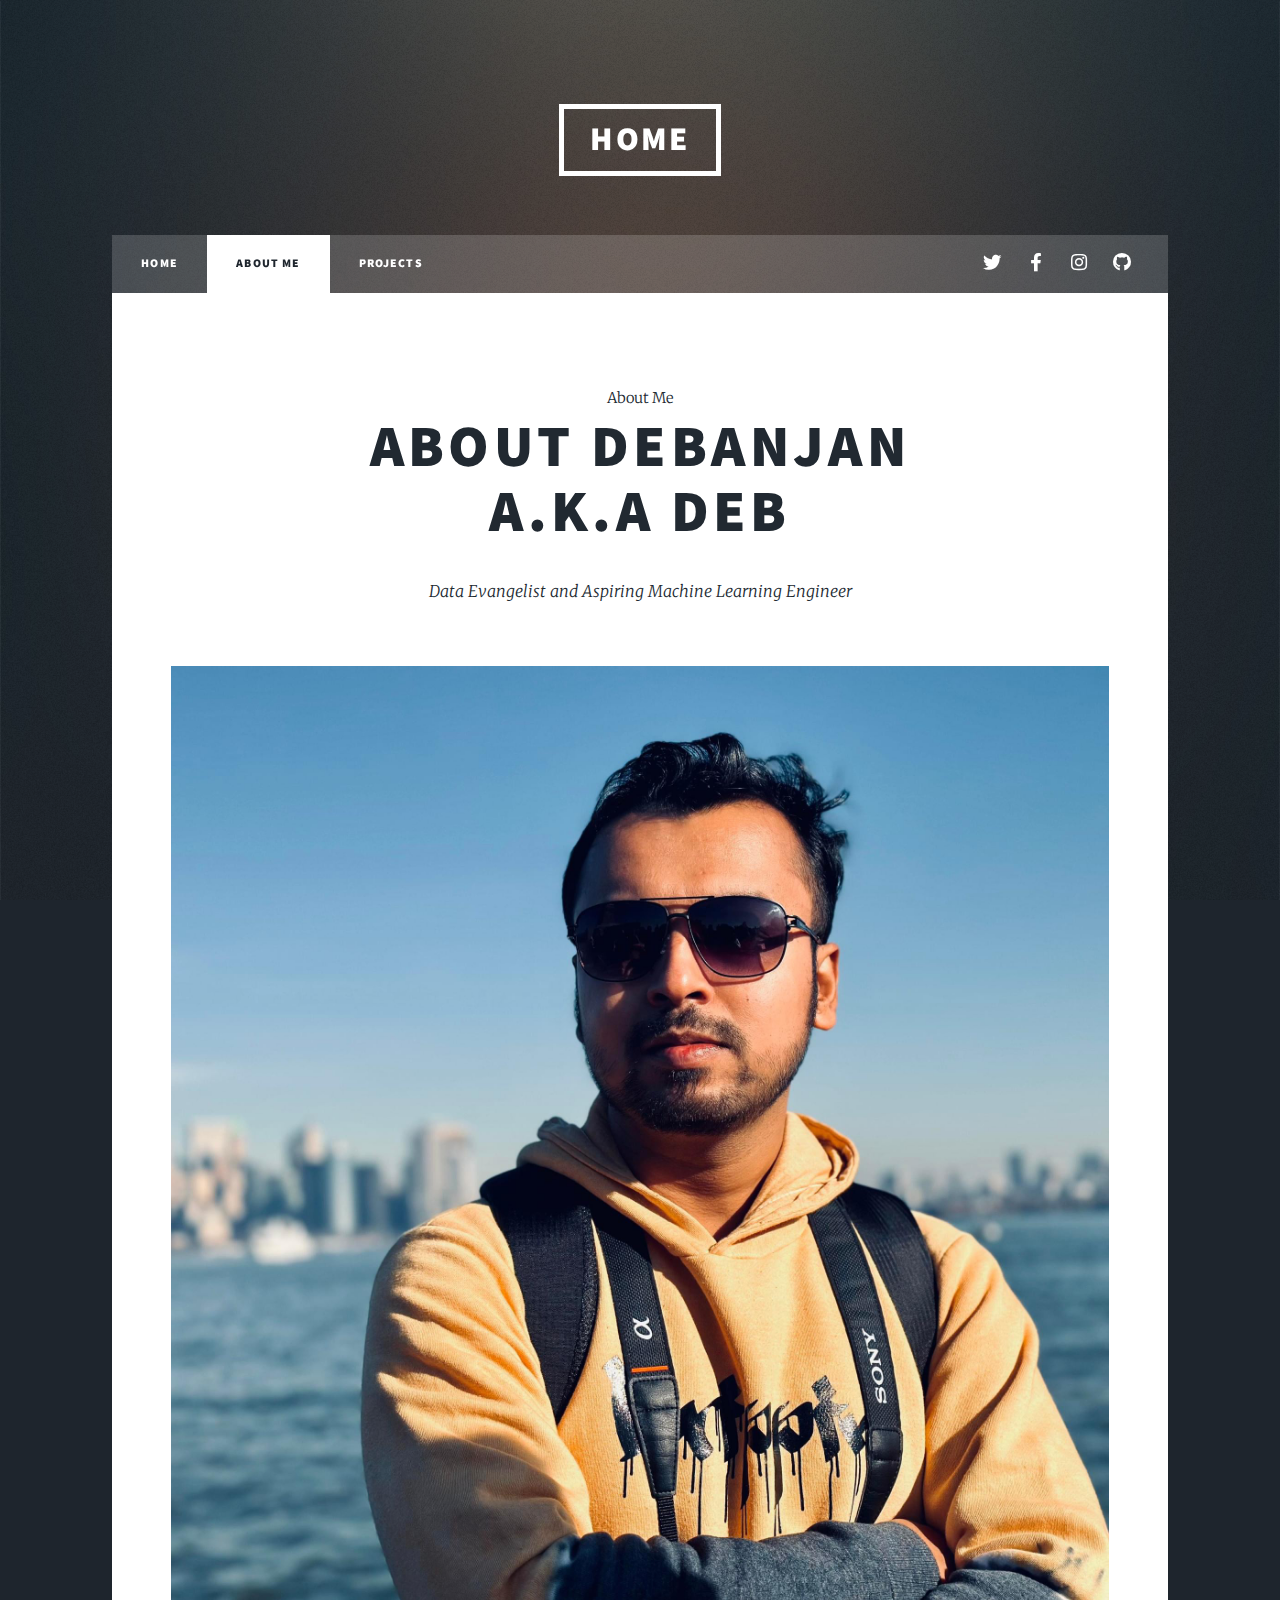
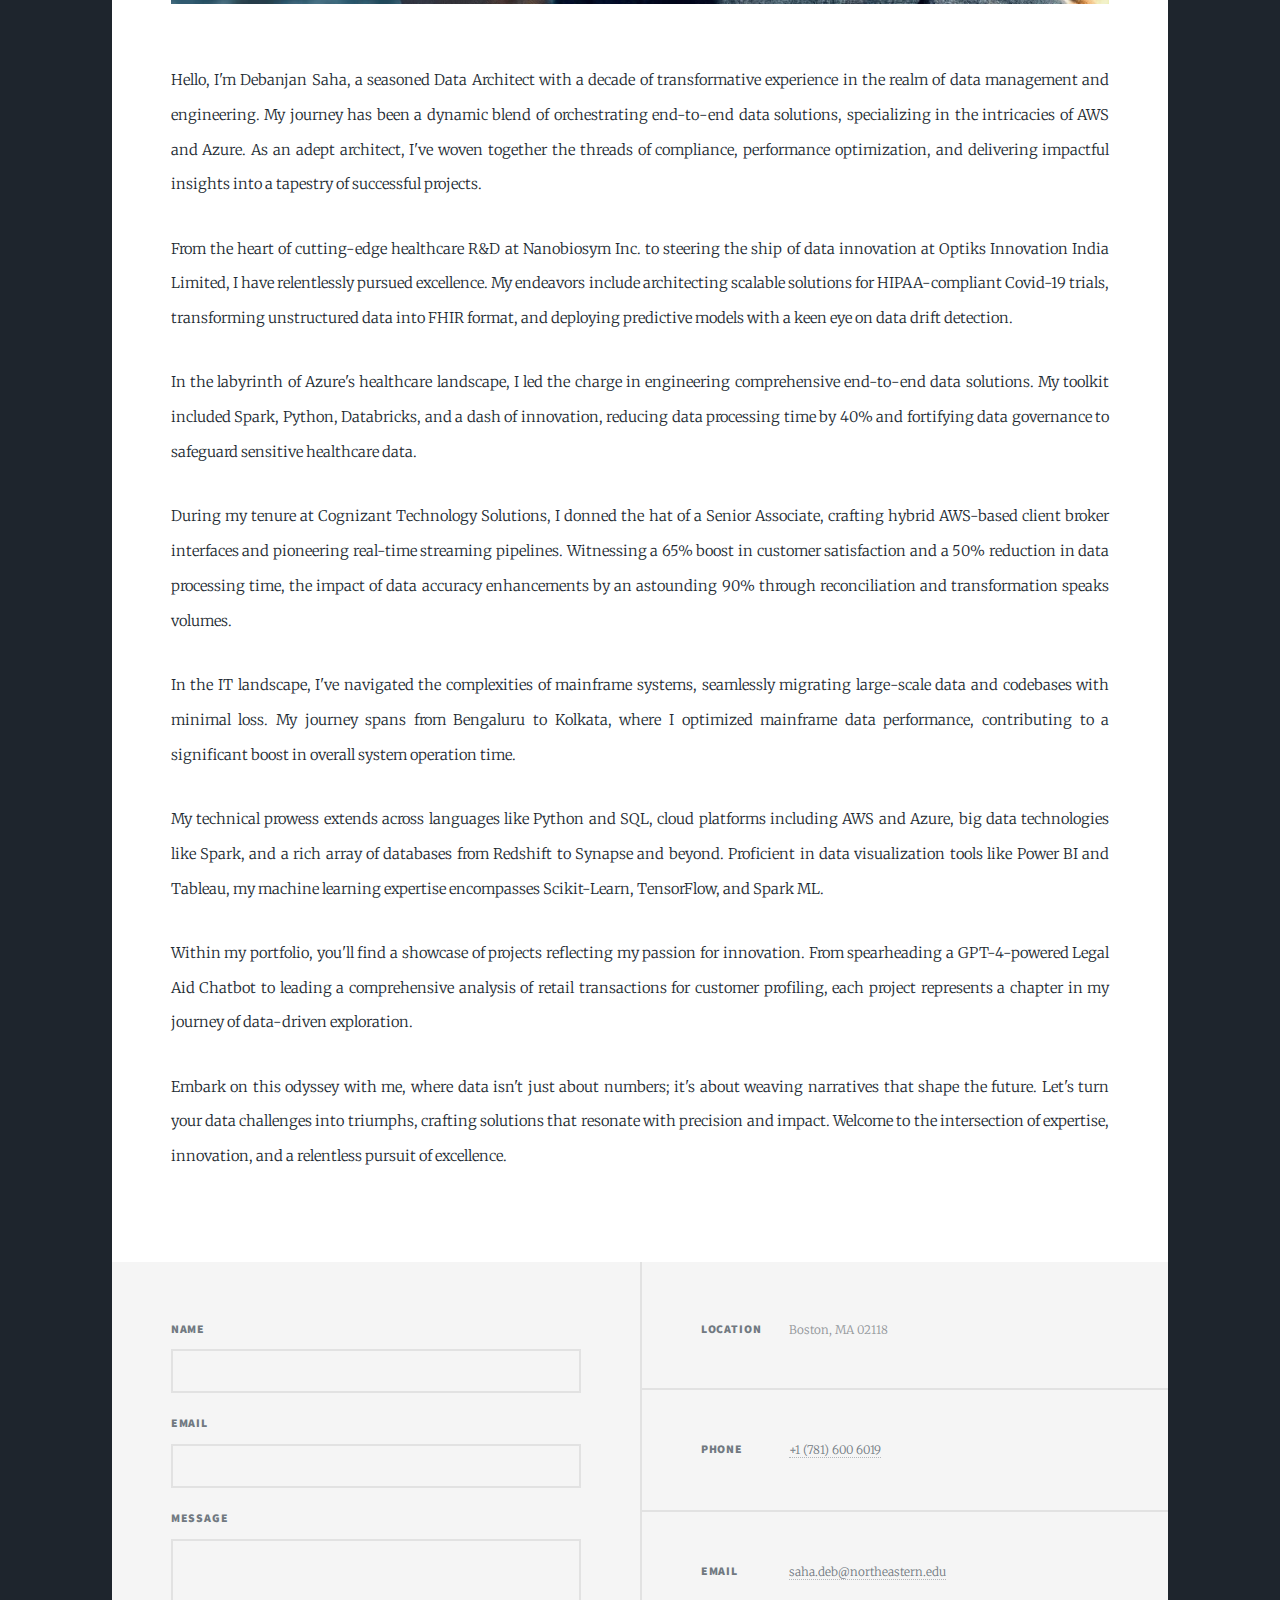
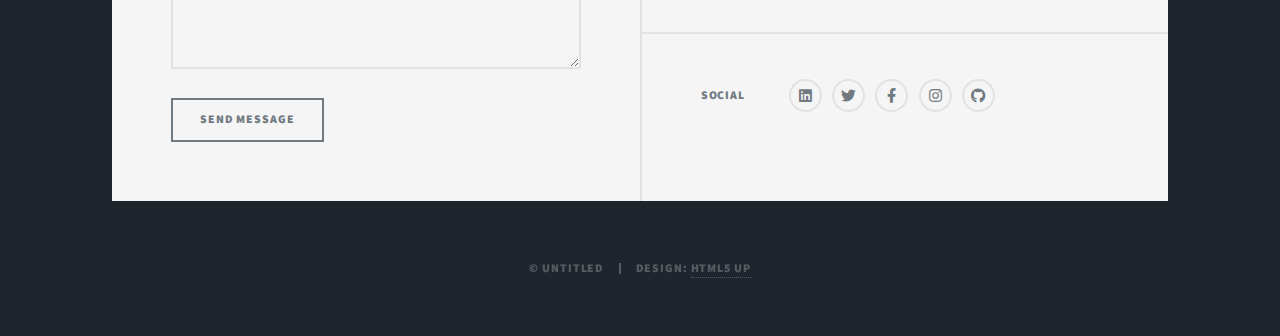
==== commit f62684e7: "updates" ====
--- a/aboutme.html
+++ b/aboutme.html
@@ -27,6 +27,7 @@
 						<ul class="links">
 							<li><a href="index.html">Home</a></li>
 							<li class="active"><a href="aboutme.html">About Me</a></li>
+							<li><a href="projects.html">Projects</a></li>
 						</ul>
 						<ul class="icons">
 							<li><a href="#" class="icon brands fa-twitter"><span class="label">Twitter</span></a></li>
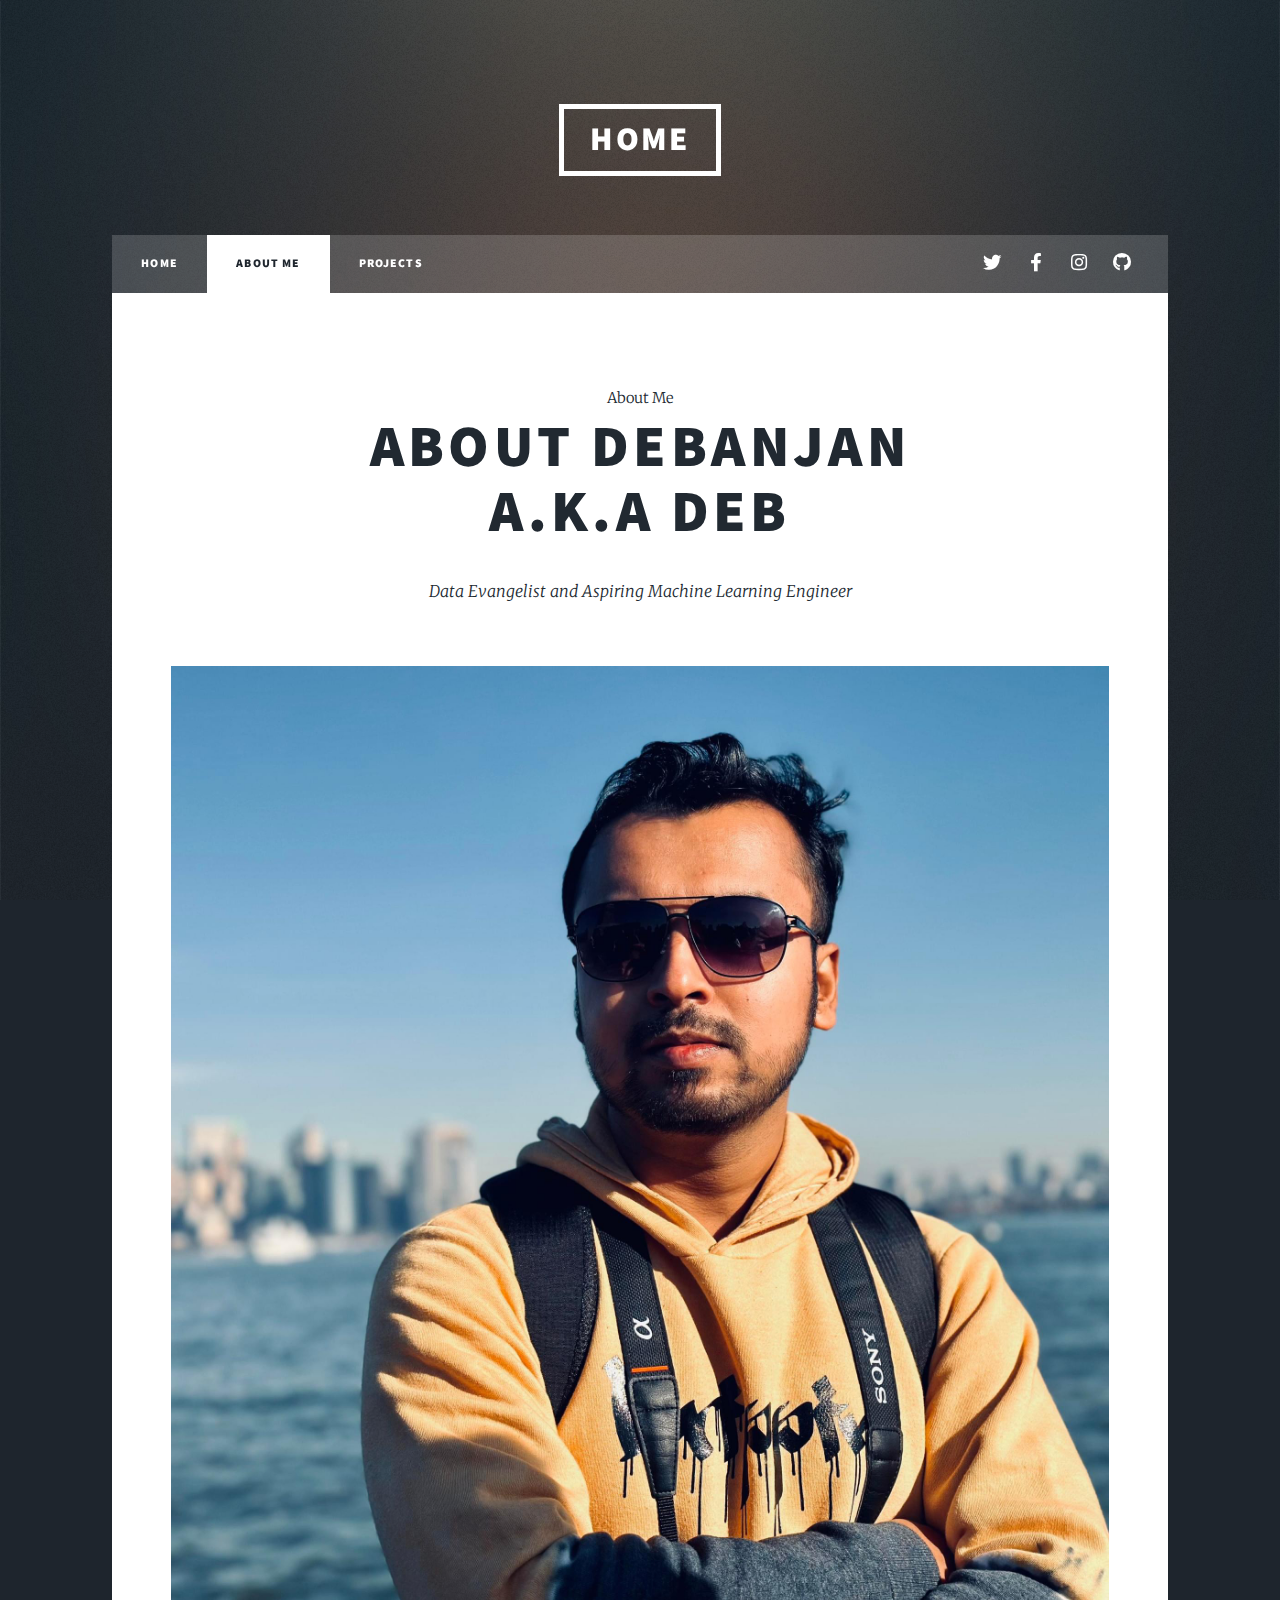
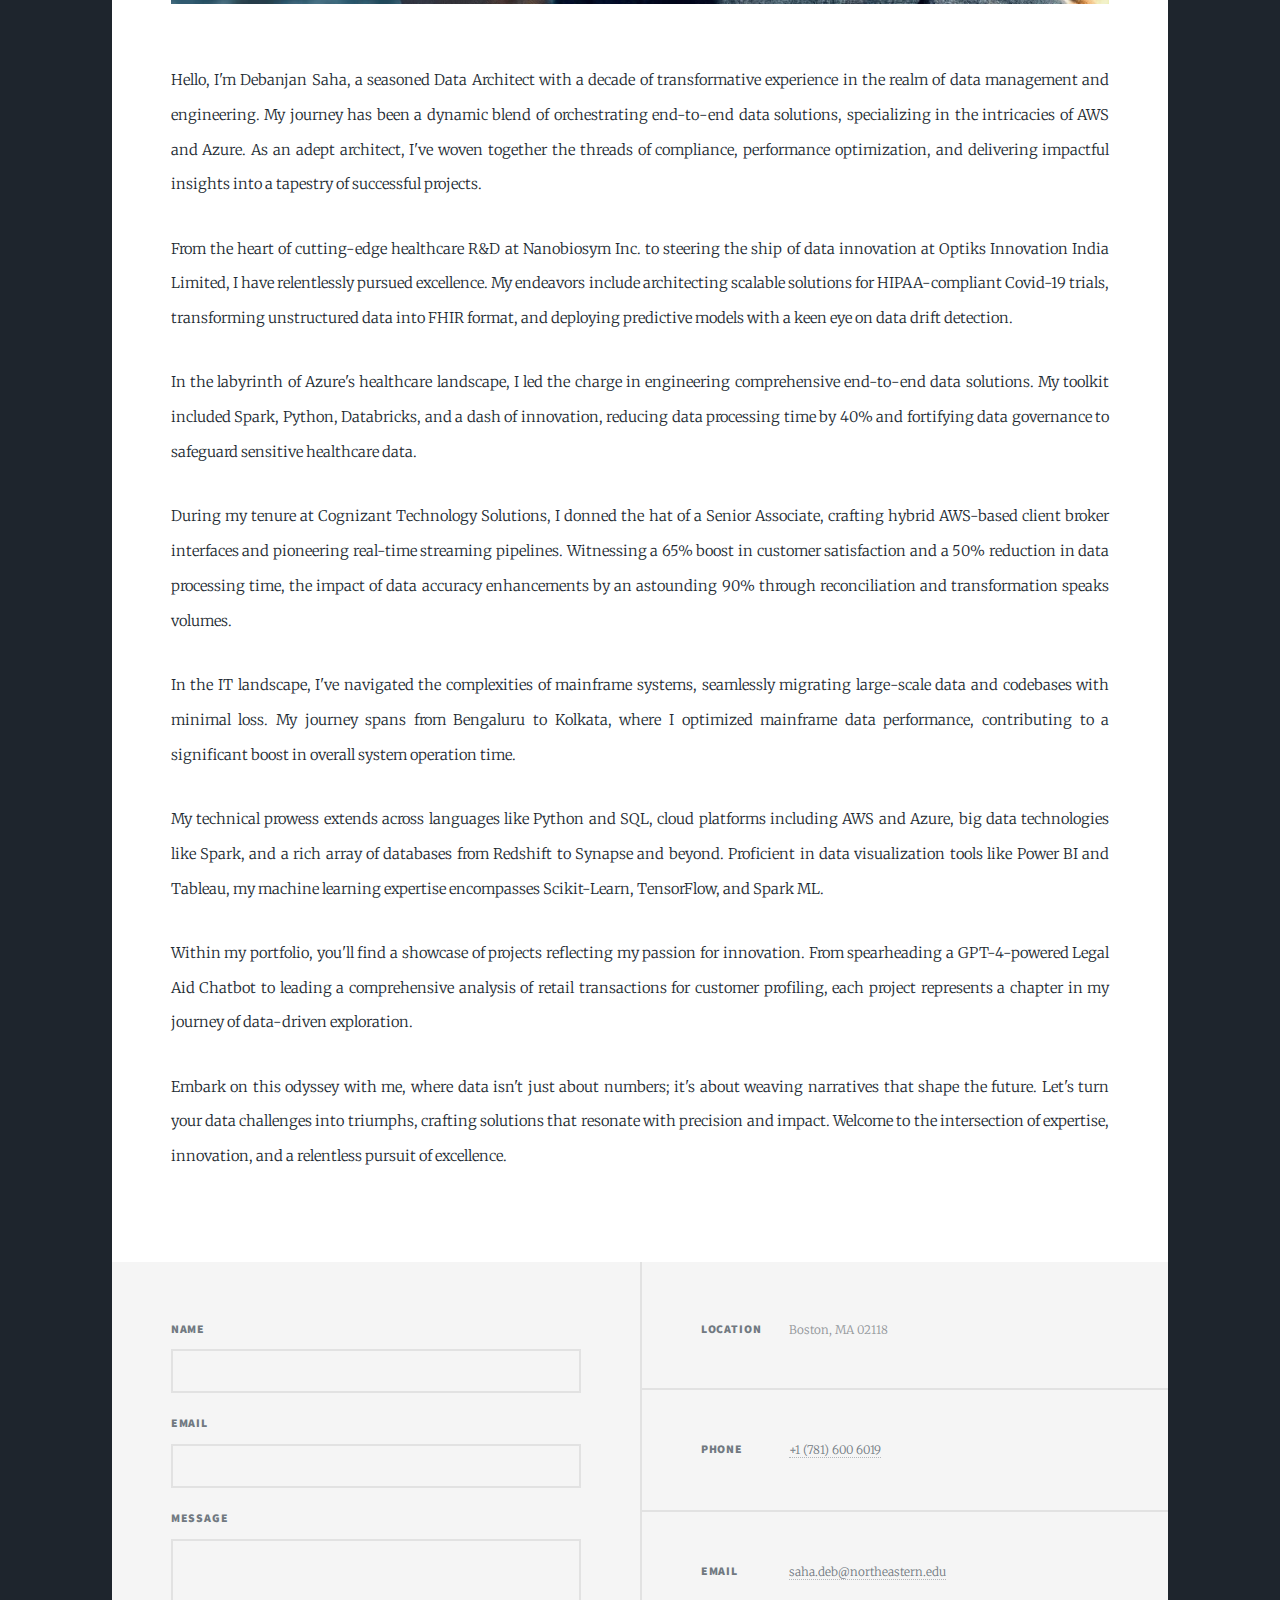
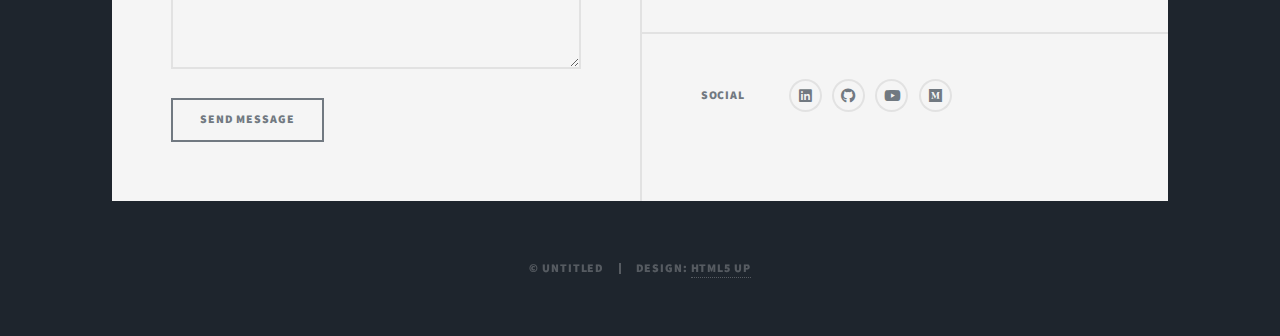
==== commit 48b498bc: "update profile" ====
--- a/aboutme.html
+++ b/aboutme.html
@@ -101,10 +101,10 @@
 								<h3>Social</h3>
 								<ul class="icons alt">
 									<li><a href="https://www.linkedin.com/in/debanjanaiml/" class="icon brands alt fa-linkedin"><span class="label">LinkedIn</span></a></li>
-									<li><a href="#" class="icon brands alt fa-twitter"><span class="label">Twitter</span></a></li>
-									<li><a href="#" class="icon brands alt fa-facebook-f"><span class="label">Facebook</span></a></li>
-									<li><a href="#" class="icon brands alt fa-instagram"><span class="label">Instagram</span></a></li>
 									<li><a href="https://github.com/debanjansaha-git" class="icon brands alt fa-github"><span class="label">GitHub</span></a></li>
+									<li><a href="http://www.youtube.com/@user-wf8dm8wu9b" class="icon brands alt fa-youtube"><span class="label">YouTube</span></a></li>
+									<li><a href="https://medium.com/@dsdojo" class="icon brands alt fa-medium"><span class="label">Medium</span></a></li>
+									<li><a href="https://wa.me/17816006019" class="icon brands alt fa-ehatsapp"><span class="label">Medium</span></a></li>
 								</ul>
 							</section>
 						</section>
--- a/assets/css/main.css
+++ b/assets/css/main.css
@@ -1,10 +1,10 @@
 @import url(fontawesome-all.min.css);
 @import url("https://fonts.googleapis.com/css?family=Merriweather:300,700,300italic,700italic|Source+Sans+Pro:900");
 
-/*
-	Massively by HTML5 UP
-	html5up.net | @ajlkn
-	Free for personal and commercial use under the CCA 3.0 license (html5up.net/license)
+/*
+	Massively by HTML5 UP
+	html5up.net | @ajlkn
+	Free for personal and commercial use under the CCA 3.0 license (html5up.net/license)
 */
 
 html, body, div, span, applet, object,
@@ -321,7 +321,72 @@
 	hr {
 		border-bottom-color: #eeeeee;
 	}
-
+	.timeline{
+		width:600px;
+		padding:20px 20px;
+		box-shadow:0px 0px 10px rgba(0,0,0,.5);
+	  }
+	.timeline ul{
+		list-style-type:none;
+		border-left:2px solid #094a68;
+		padding:10px 5px;
+	}
+	.timeline ul li{
+		padding:20px 20px;
+		position:relative;
+		cursor:pointer;
+		transition:.5s;
+	}
+	.timeline ul li span{
+		display:inline-block;
+		background-color:#20b12f;
+		border-radius:25px;
+		padding:2px 10px;
+		font-size:15px;
+		text-align:center;
+	}
+	.timeline ul li .content h3{
+		color:#34ace0;
+		font-size:17px;
+		padding-top:5px;
+	}
+	.timeline ul li .content p{
+		padding:5px 0px 15px 0px;
+		font-size:15px;
+	}
+	.timeline ul li:before{
+		position:absolute;
+		content:'';
+		width:10px;
+		height:10px;
+		background-color:#0c3b4f;
+		border-radius:50%;
+		left:-11px;
+		top:28px;
+		transition:.5s;
+	}
+	.timeline ul li:hover{
+		background-color:#64c4f0;
+	}
+	.timeline ul li:hover:before{
+		background-color:#0F0;
+		box-shadow:0px 0px 2px 2px #0F0;
+	}
+
+	.split-container {
+		display: flex;
+	}
+	
+	.left-section {
+		flex: 1;
+		padding-right: 30px; /* Adjust spacing as needed */
+	}
+	
+	.right-section {
+		flex: 2;
+	}
+	
+	
 /* Row */
 
 	.row {
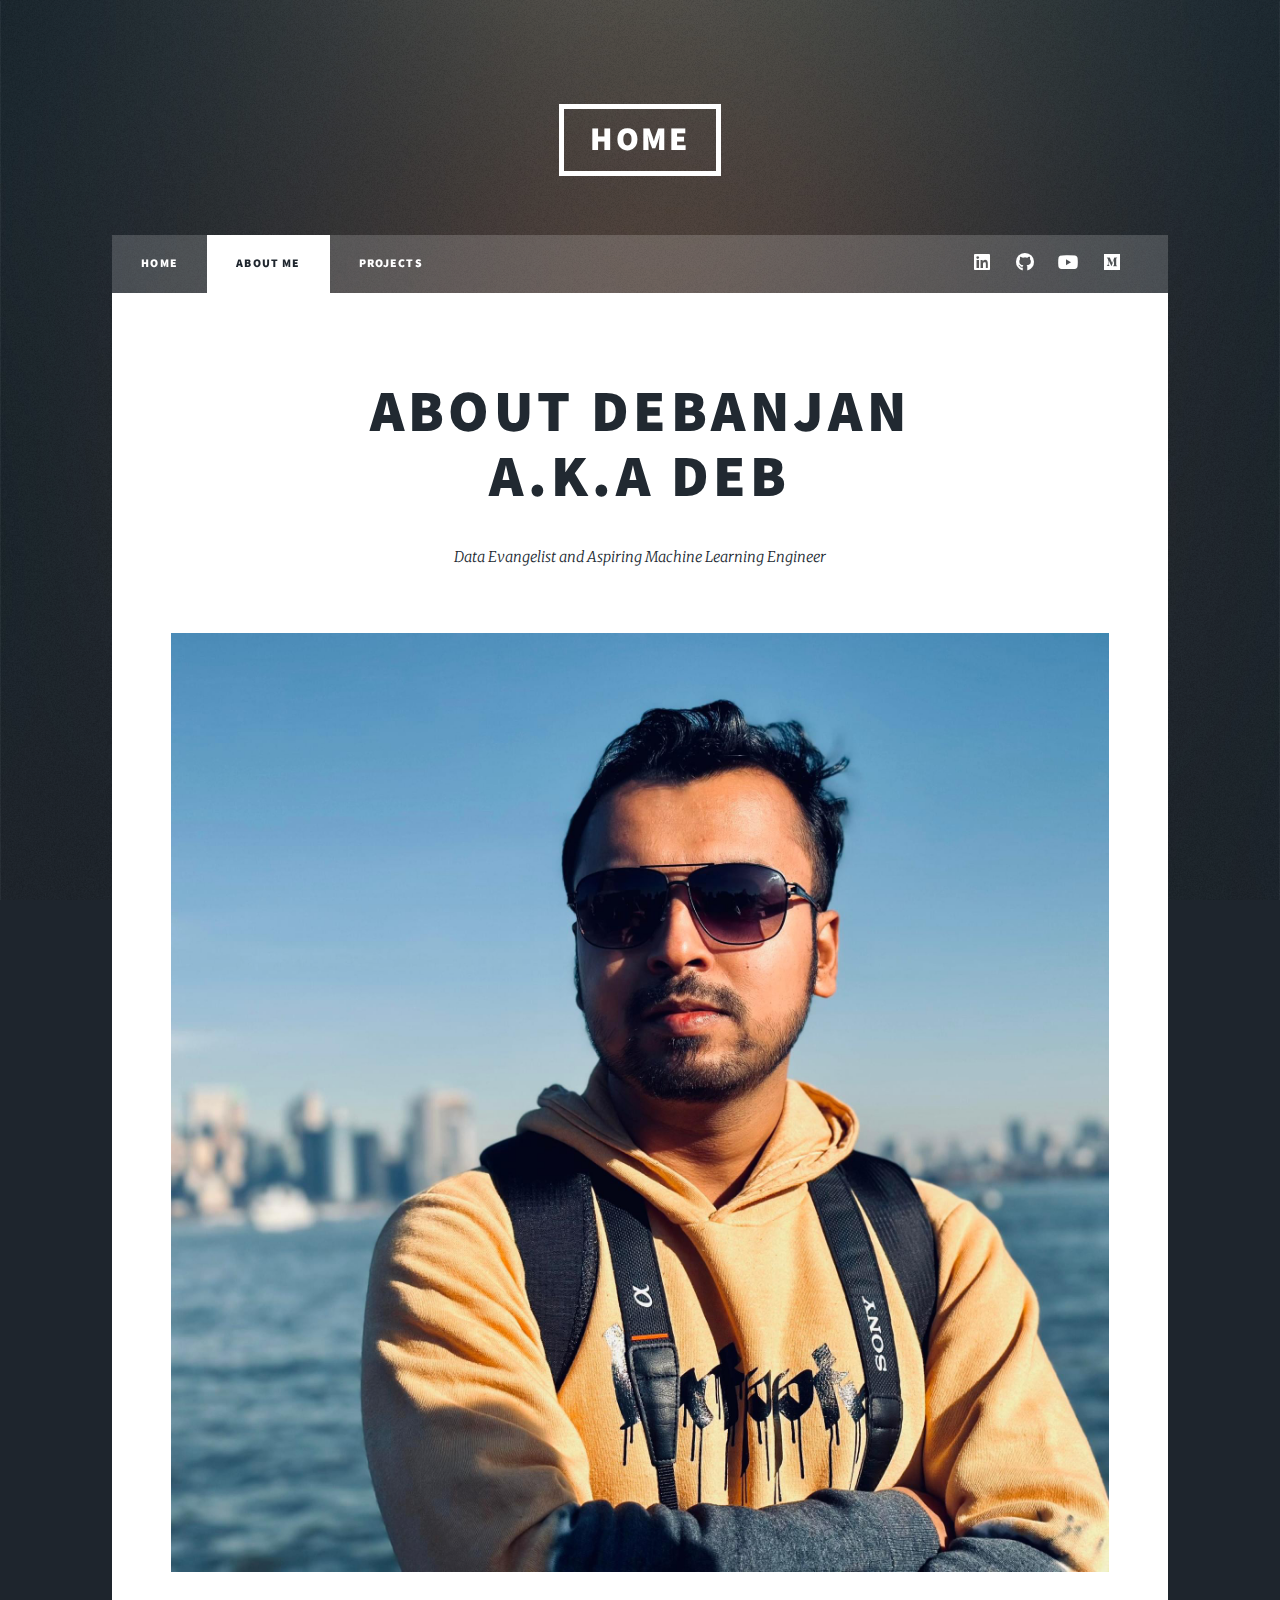
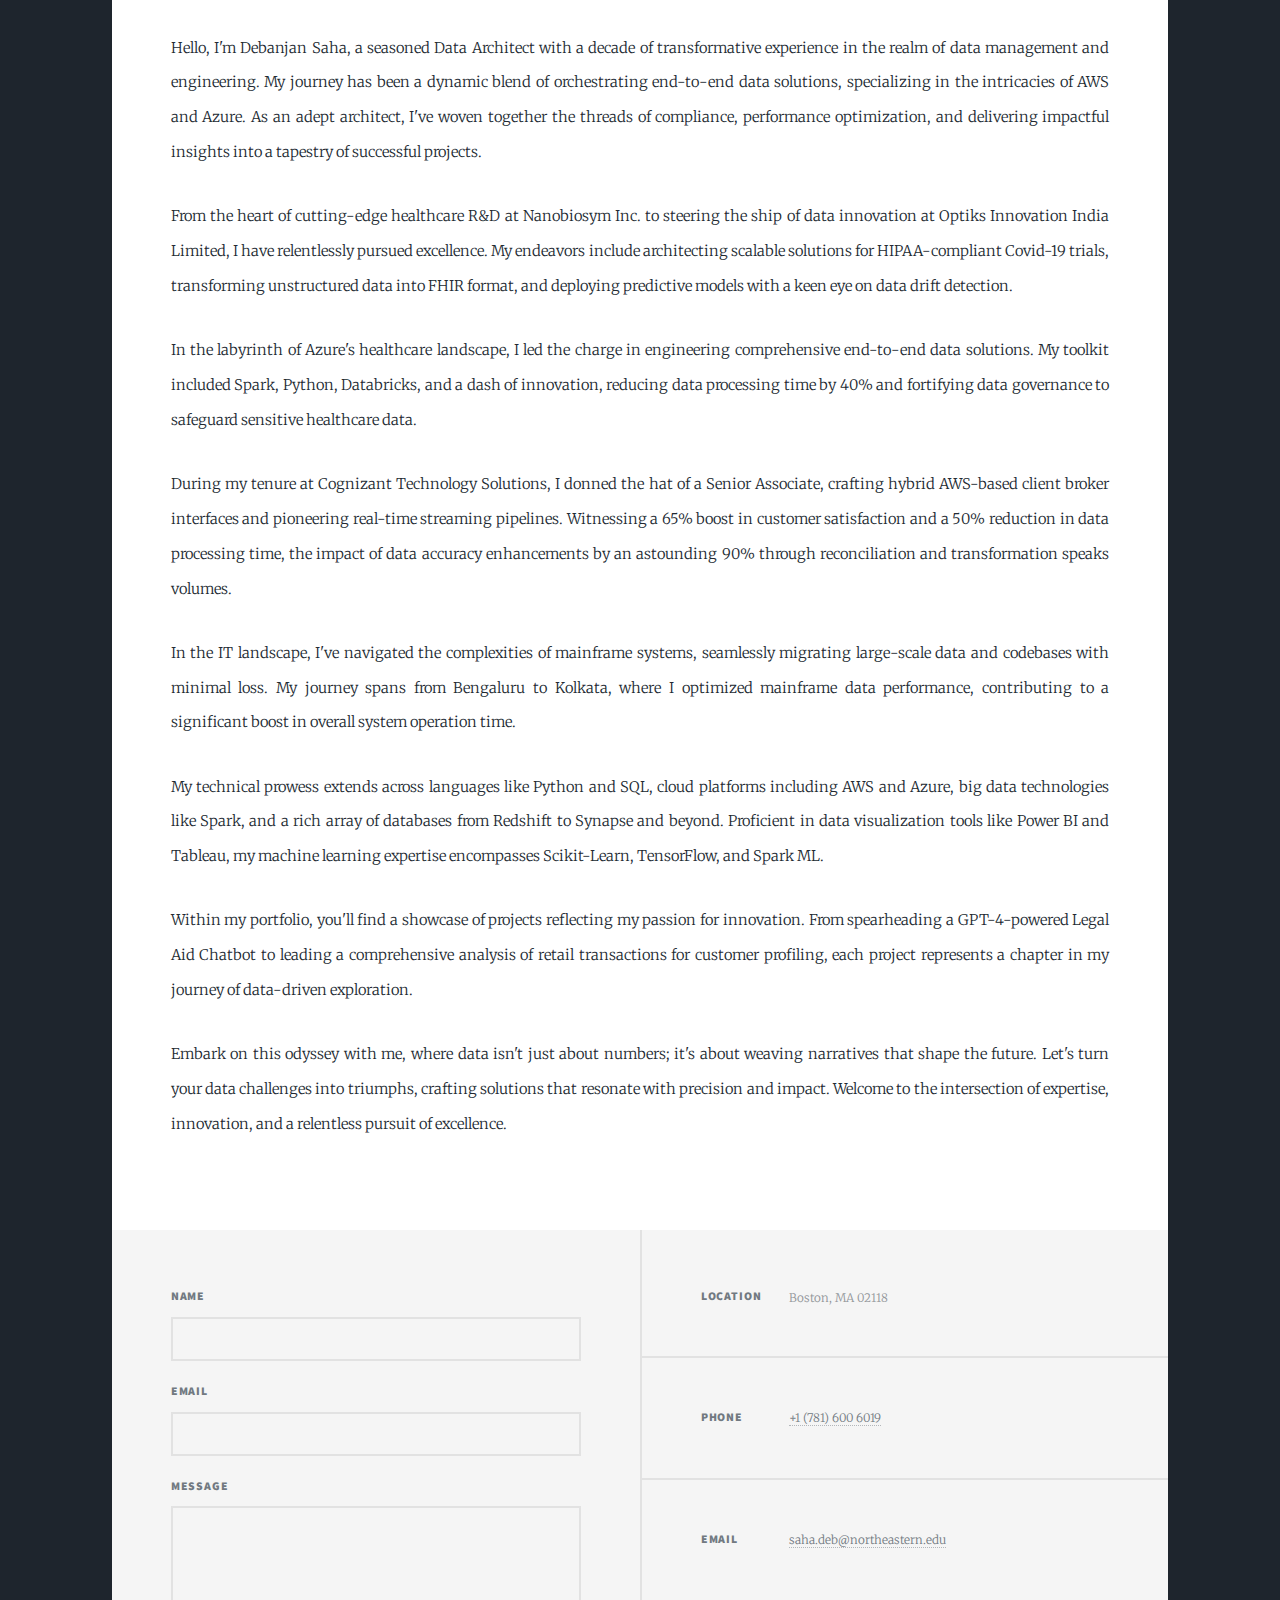
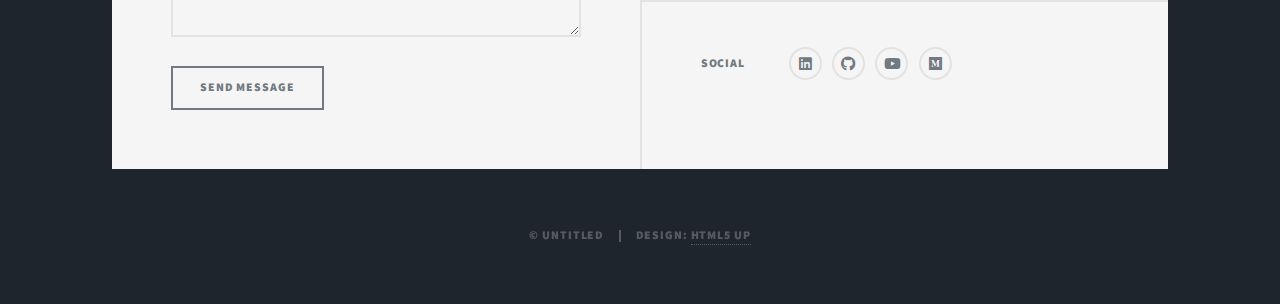
==== commit bcf6b7ff: "update workex" ====
--- a/aboutme.html
+++ b/aboutme.html
@@ -30,10 +30,11 @@
 							<li><a href="projects.html">Projects</a></li>
 						</ul>
 						<ul class="icons">
-							<li><a href="#" class="icon brands fa-twitter"><span class="label">Twitter</span></a></li>
-							<li><a href="#" class="icon brands fa-facebook-f"><span class="label">Facebook</span></a></li>
-							<li><a href="#" class="icon brands fa-instagram"><span class="label">Instagram</span></a></li>
-							<li><a href="#" class="icon brands fa-github"><span class="label">GitHub</span></a></li>
+							<li><a href="https://www.linkedin.com/in/debanjanaiml/" class="icon brands alt fa-linkedin"><span class="label">LinkedIn</span></a></li>
+							<li><a href="https://github.com/debanjansaha-git" class="icon brands alt fa-github"><span class="label">GitHub</span></a></li>
+							<li><a href="http://www.youtube.com/@user-wf8dm8wu9b" class="icon brands alt fa-youtube"><span class="label">YouTube</span></a></li>
+							<li><a href="https://medium.com/@dsdojo" class="icon brands alt fa-medium"><span class="label">Medium</span></a></li>
+							<li><a href="https://wa.me/17816006019" class="icon brands alt fa-ehatsapp"><span class="label">Medium</span></a></li>
 						</ul>
 					</nav>
 
@@ -43,9 +44,8 @@
 						<!-- Post -->
 							<section class="post">
 								<header class="major">
-									<span class="about">About Me</span>
-									<h1>About Debanjan<br />
-									a.k.a Deb</h1>
+									<h2>About Debanjan<br />
+									a.k.a Deb</h2>
 									<p>Data Evangelist and Aspiring Machine Learning Engineer</p>
 								</header>
 								<div class="image main"><img src="images/IMG_4712.JPG" alt="" /></div>
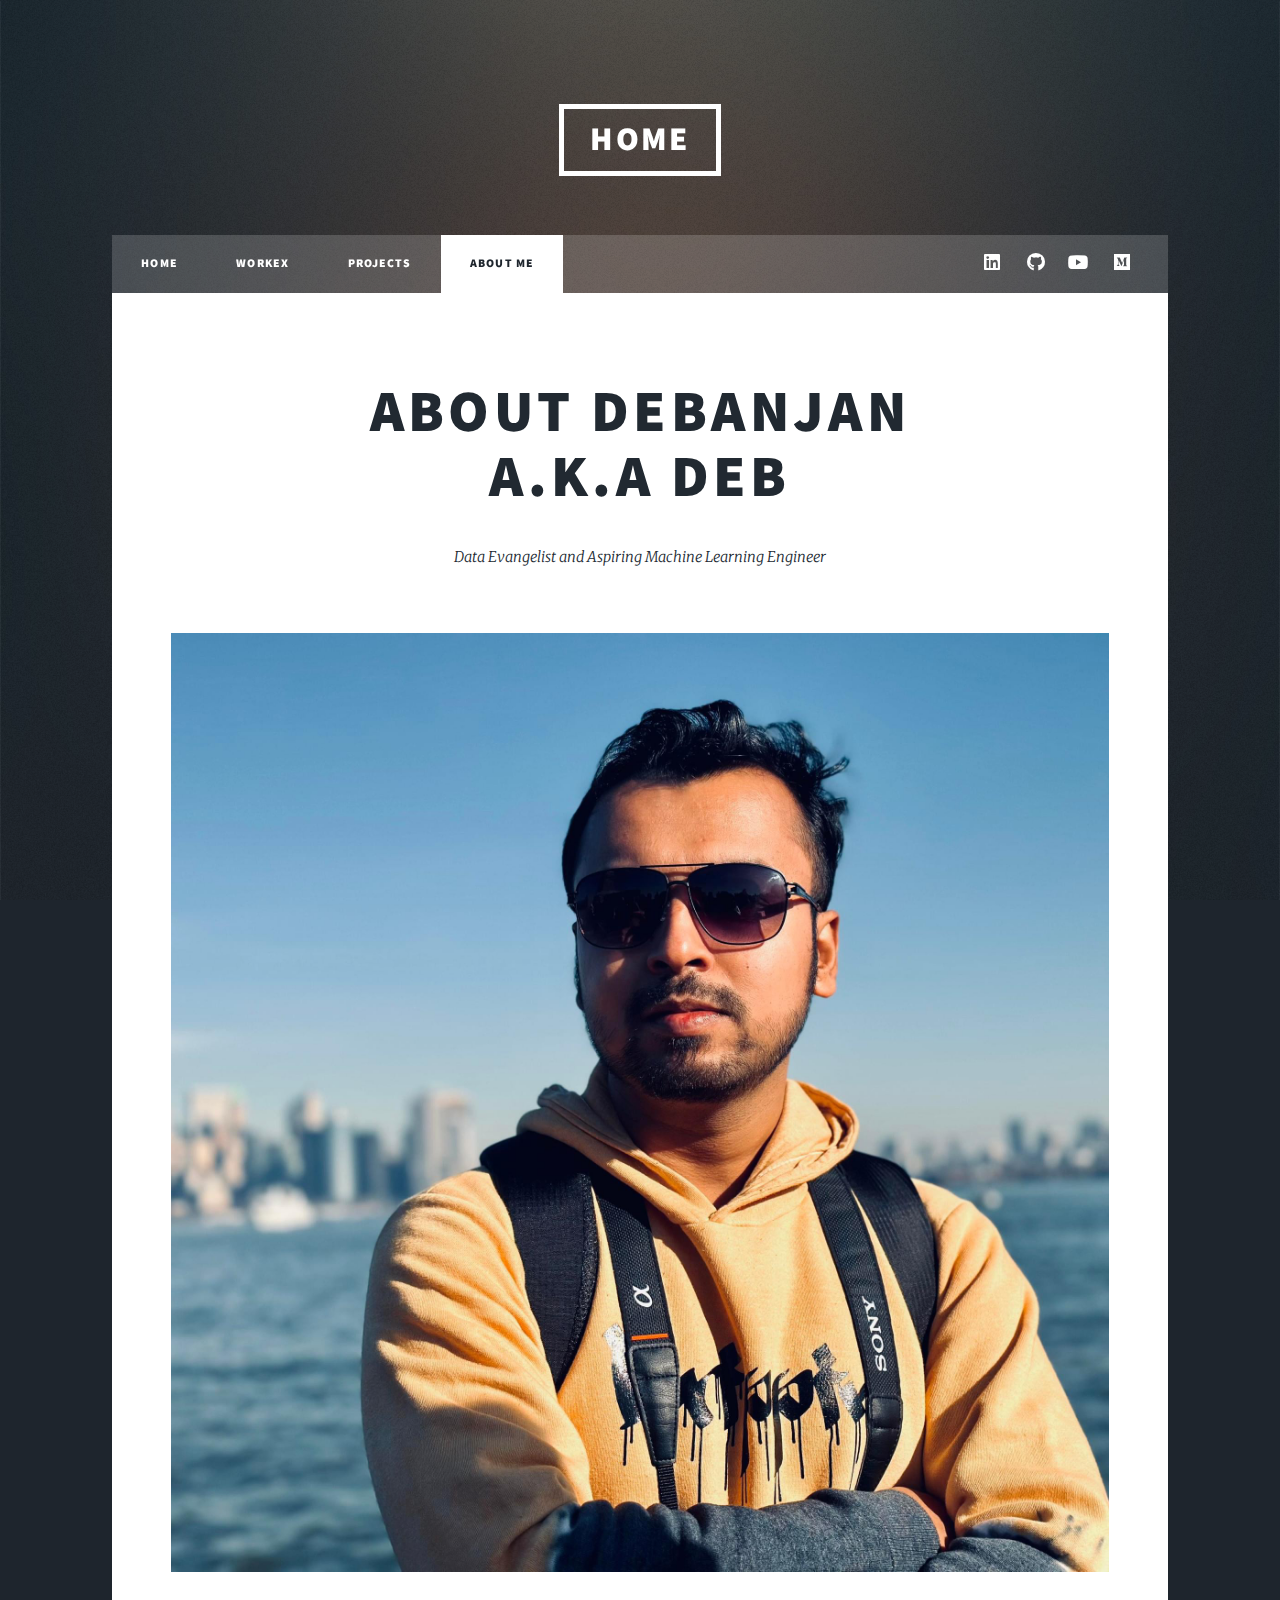
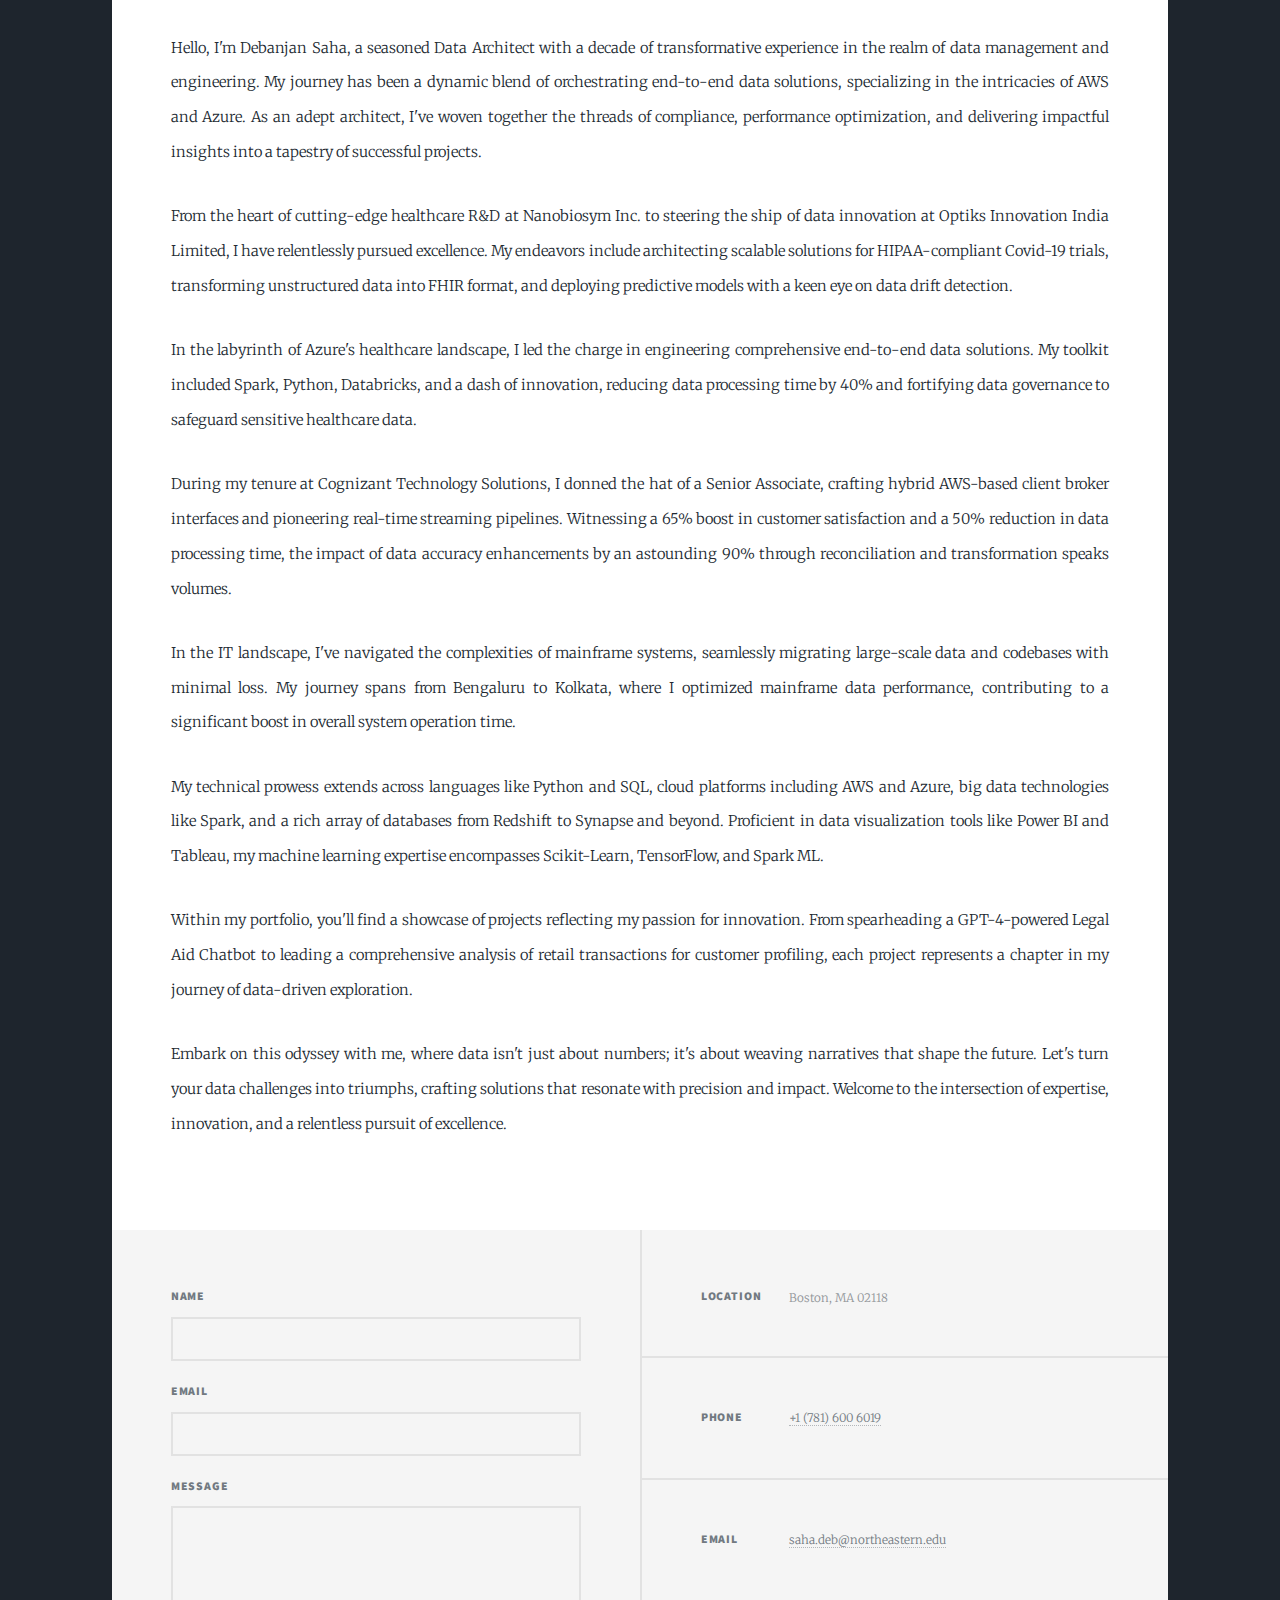
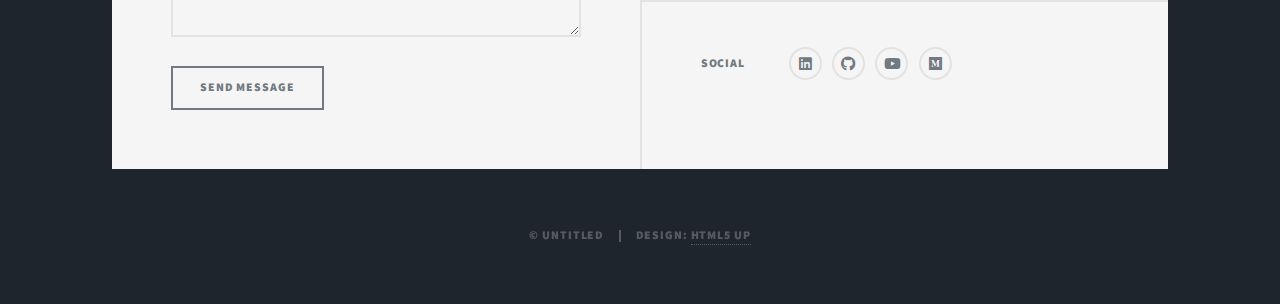
==== commit 0db2ea7b: "changes" ====
--- a/aboutme.html
+++ b/aboutme.html
@@ -26,15 +26,15 @@
 					<nav id="nav">
 						<ul class="links">
 							<li><a href="index.html">Home</a></li>
+							<li><a href="workex.html">WorkEx</a></li>
+							<li><a href="projects.html">Projects</a></li>
 							<li class="active"><a href="aboutme.html">About Me</a></li>
-							<li><a href="projects.html">Projects</a></li>
 						</ul>
 						<ul class="icons">
 							<li><a href="https://www.linkedin.com/in/debanjanaiml/" class="icon brands alt fa-linkedin"><span class="label">LinkedIn</span></a></li>
 							<li><a href="https://github.com/debanjansaha-git" class="icon brands alt fa-github"><span class="label">GitHub</span></a></li>
 							<li><a href="http://www.youtube.com/@user-wf8dm8wu9b" class="icon brands alt fa-youtube"><span class="label">YouTube</span></a></li>
 							<li><a href="https://medium.com/@dsdojo" class="icon brands alt fa-medium"><span class="label">Medium</span></a></li>
-							<li><a href="https://wa.me/17816006019" class="icon brands alt fa-ehatsapp"><span class="label">Medium</span></a></li>
 						</ul>
 					</nav>
 
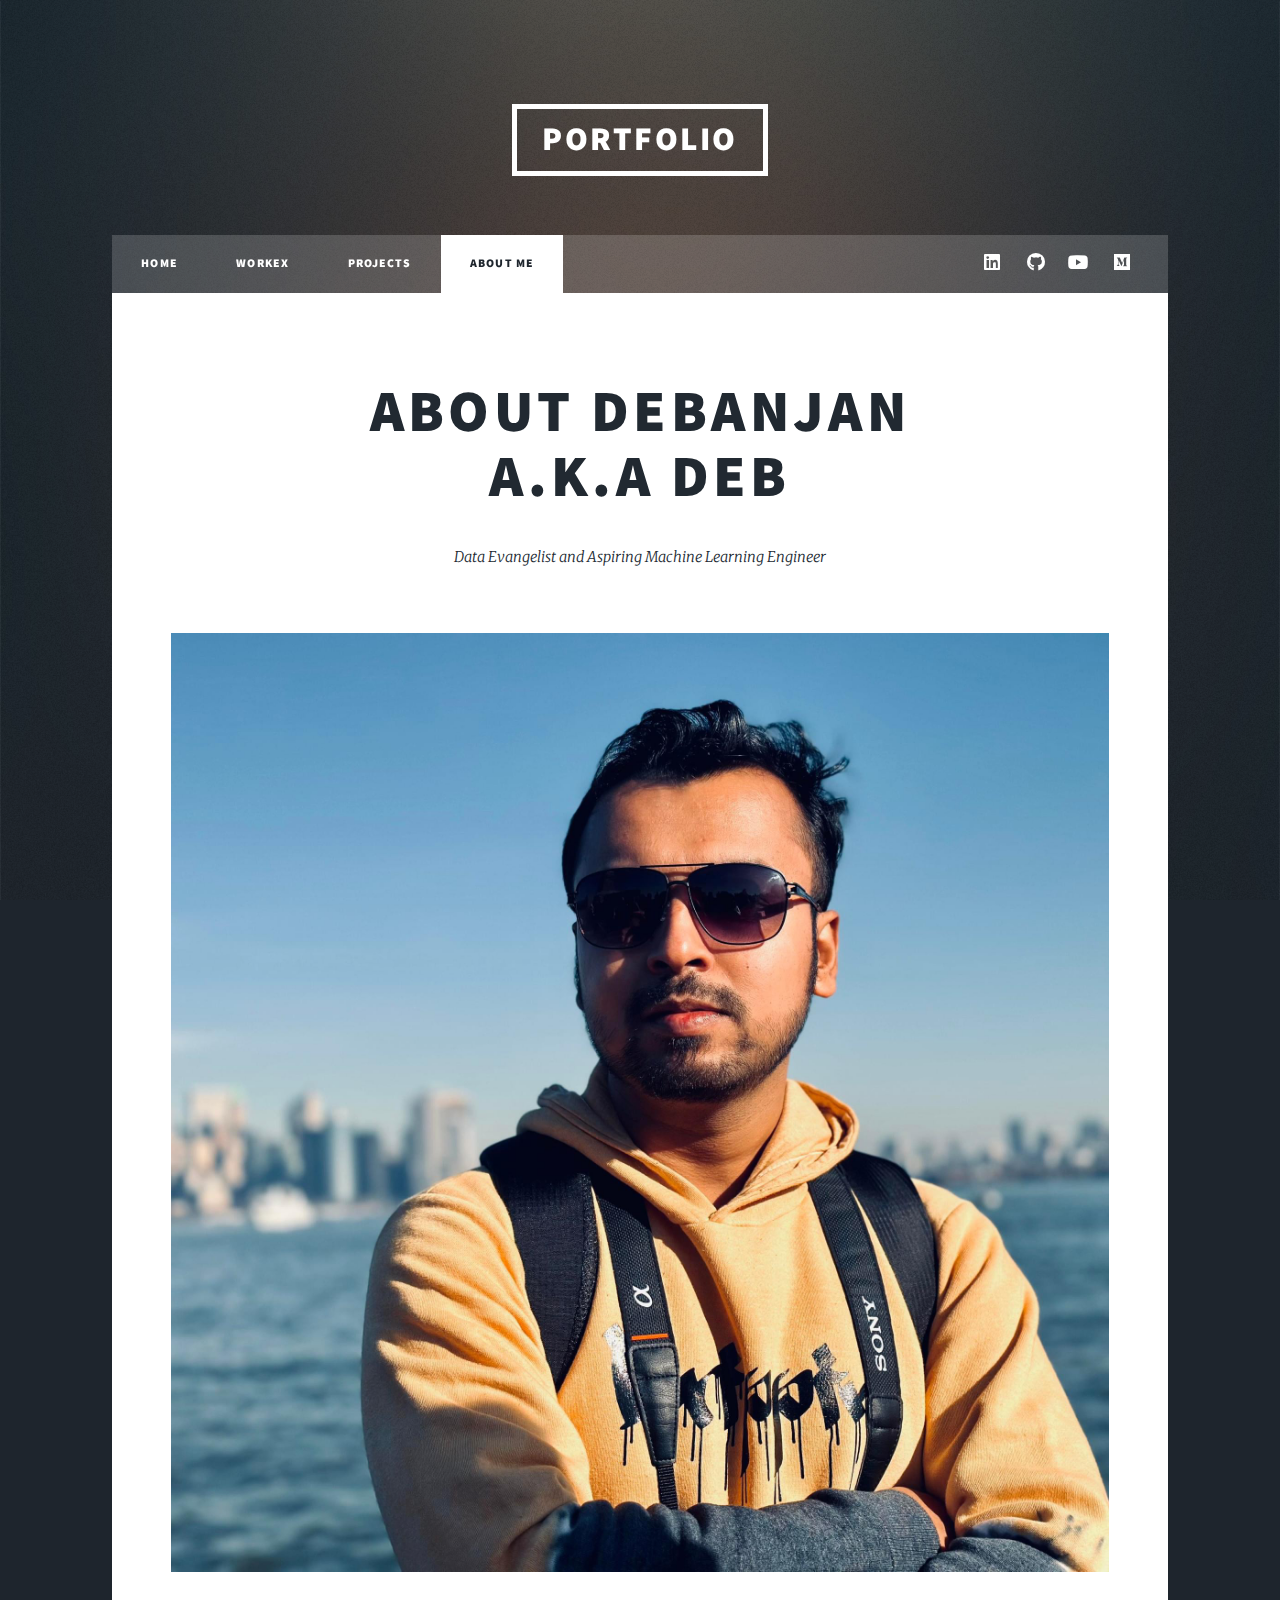
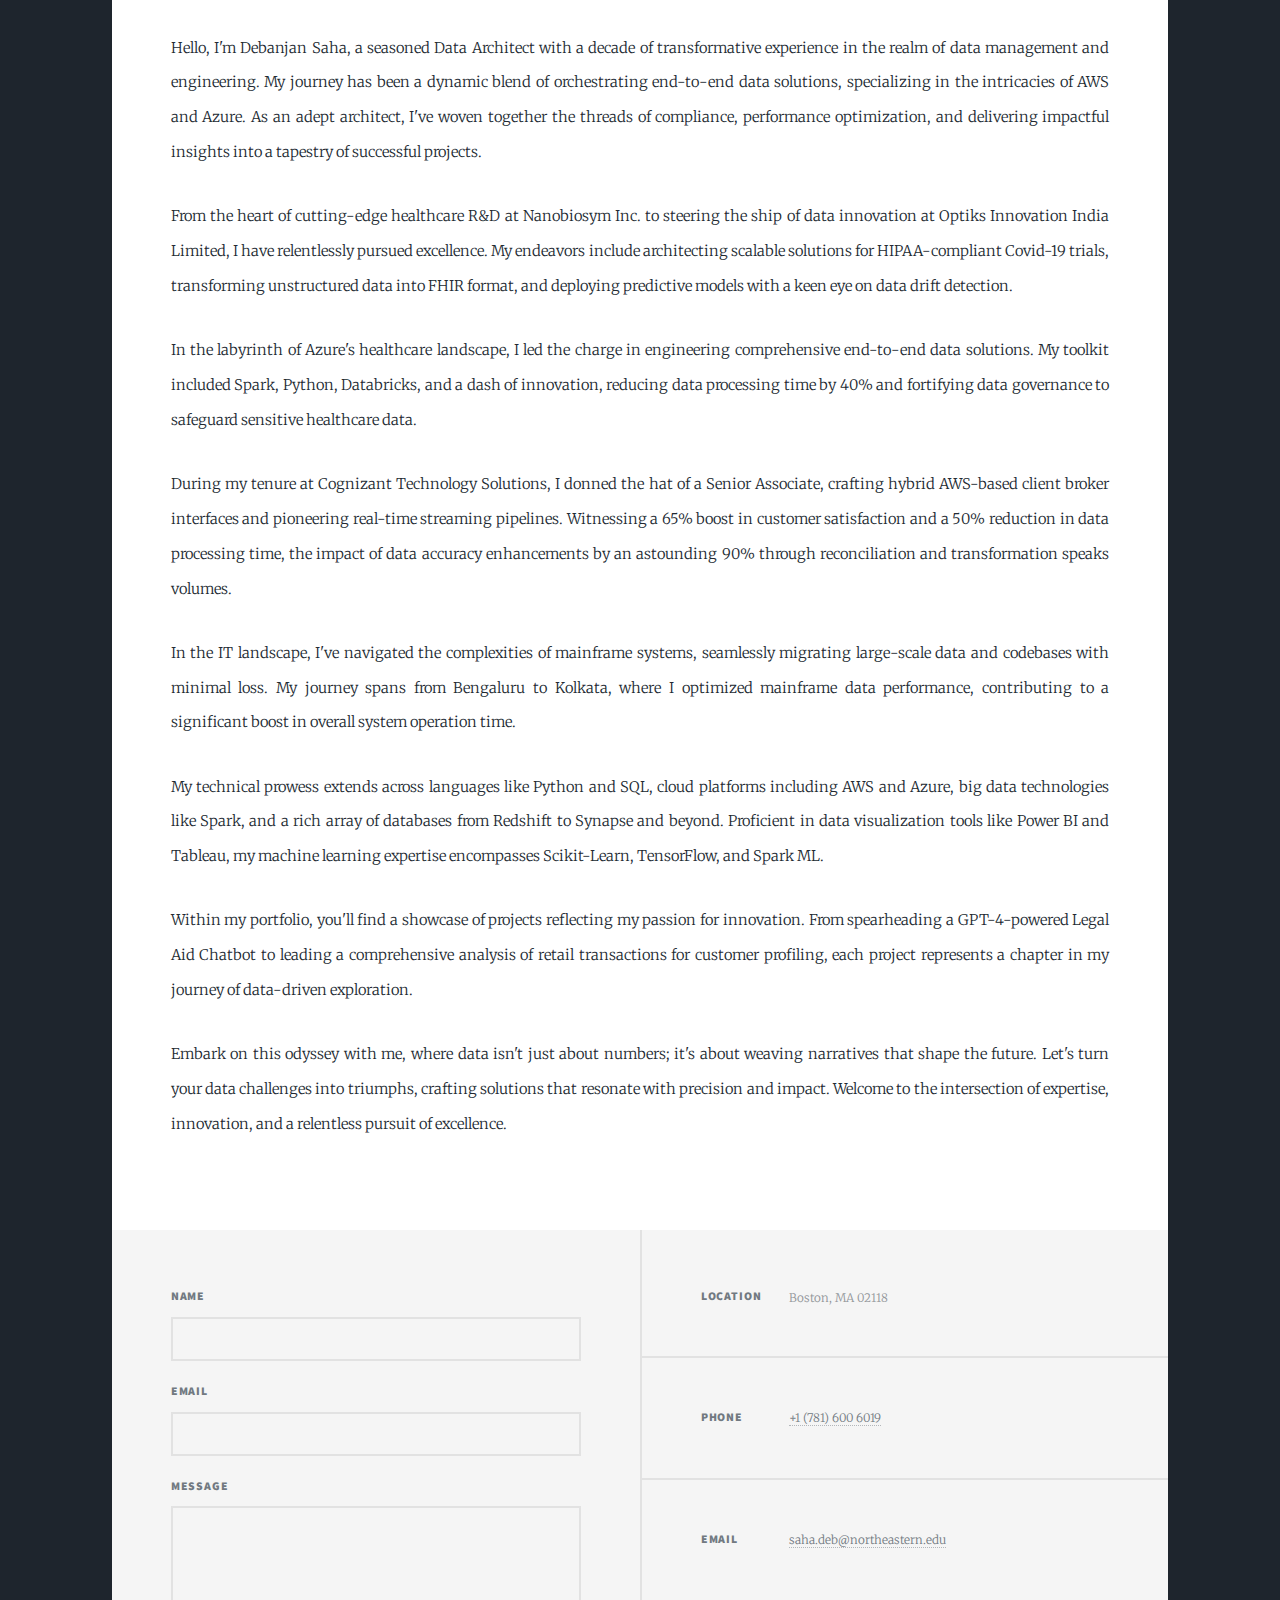
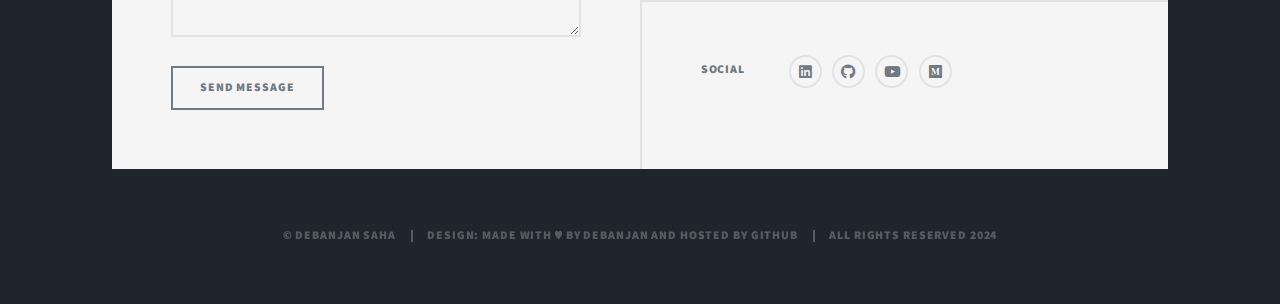
==== commit f7e4ffb7: "update" ====
--- a/aboutme.html
+++ b/aboutme.html
@@ -19,7 +19,7 @@
 
 				<!-- Header -->
 					<header id="header">
-						<a href="index.html" class="logo">Home</a>
+						<a href="index.html#nav" class="logo">Portfolio</a>
 					</header>
 
 				<!-- Nav -->
@@ -112,7 +112,7 @@
 
 				<!-- Copyright -->
 					<div id="copyright">
-						<ul><li>&copy; Untitled</li><li>Design: <a href="https://html5up.net">HTML5 UP</a></li></ul>
+						<ul><li>&copy; Debanjan Saha</li><li>Design: Made with &hearts; by Debanjan and hosted by GitHub</li><li>All rights reserved 2024</li></ul>
 					</div>
 
 			</div>
--- a/assets/css/main.css
+++ b/assets/css/main.css
@@ -4250,6 +4250,16 @@
 			color: #e2e2e2;
 		}
 
+		#footer .icon {
+			font-size: 20px;
+		}
+		
+		#footer .love .icon {
+			font-size: 12px;
+			margin-left: 2px;
+			margin-right: 2px;
+		}
+
 		#footer > section {
 			-moz-flex-basis: 50%;
 			-webkit-flex-basis: 50%;
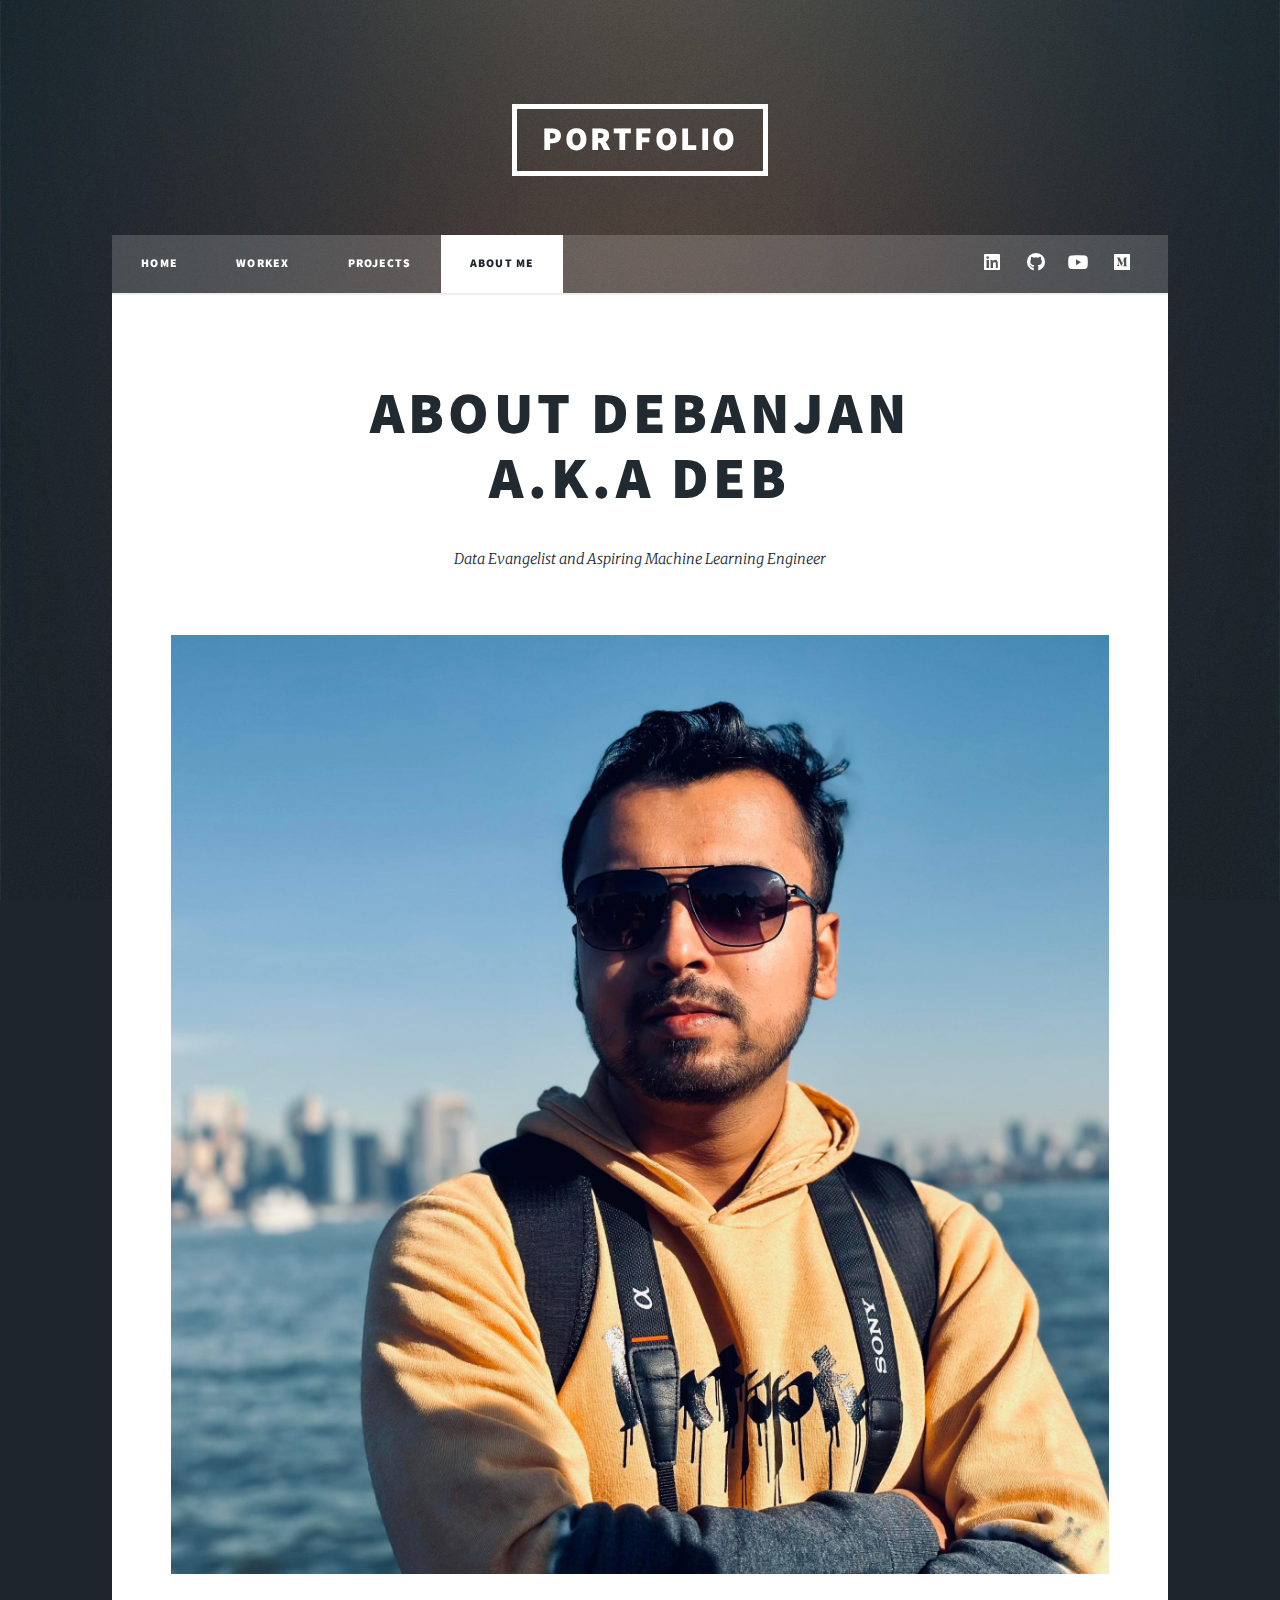
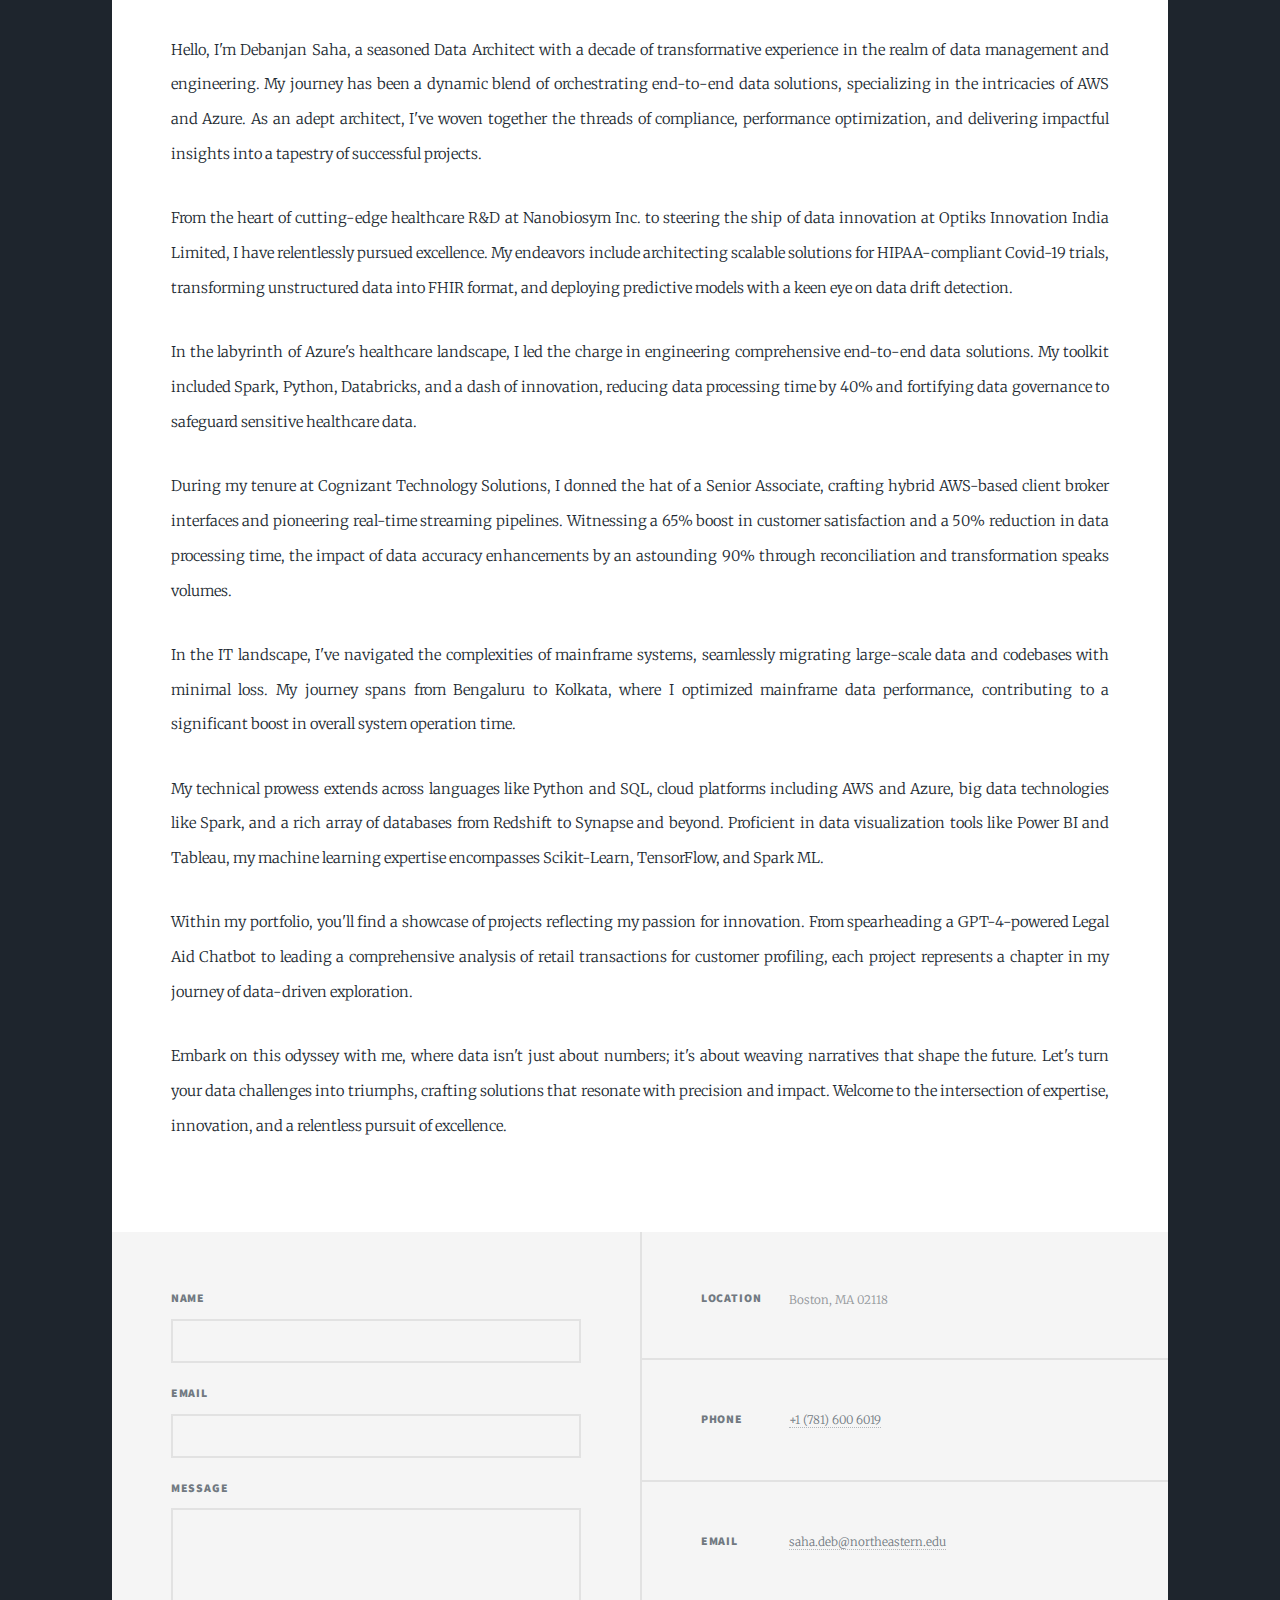
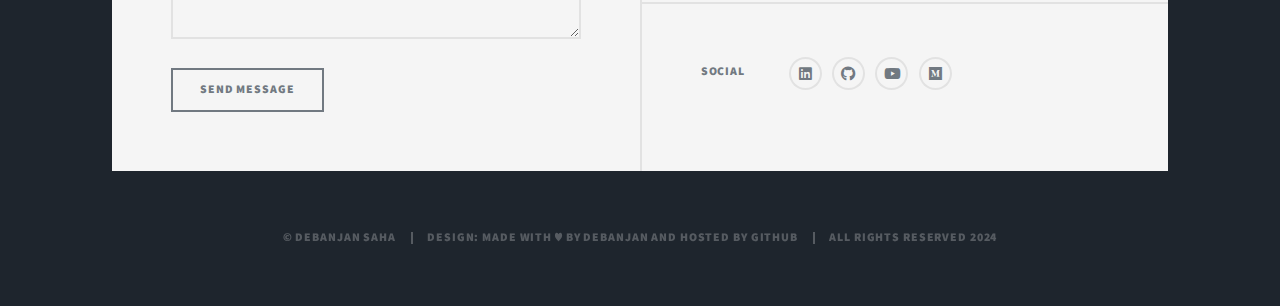
==== commit 45b7da0f: "update top button" ====
--- a/aboutme.html
+++ b/aboutme.html
@@ -40,7 +40,7 @@
 
 				<!-- Main -->
 					<div id="main">
-
+						<button id="scrollToTopBtn">Top</button>
 						<!-- Post -->
 							<section class="post">
 								<header class="major">
--- a/assets/css/main.css
+++ b/assets/css/main.css
@@ -4457,6 +4457,36 @@
 
 		}
 
+		#scrollToTopBtn {
+			display: none;
+			position: fixed;
+			bottom: 20px;
+			right: 20px;
+			background-color: #c23239;
+			color: #fff;
+			border: none;
+			border-radius: 5px;
+			padding: 10px 15px;
+			cursor: pointer;
+		  }
+		  
+		  #scrollToTopBtn:hover {
+			background-color: #b30000;
+		  }
+		  
+		  #scrollToTopBtn::after {
+			content: '';
+			position: absolute;
+			top: 50%;
+			left: 50%;
+			transform: translate(-50%, -50%) rotate(45deg);
+			width: 12px;
+			height: 12px;
+			border-left: 2px solid #fff;
+			border-top: 2px solid #fff;
+			background-color: transparent;
+		  }
+		  
 	#copyright {
 		color: #ffffff;
 		position: relative;
